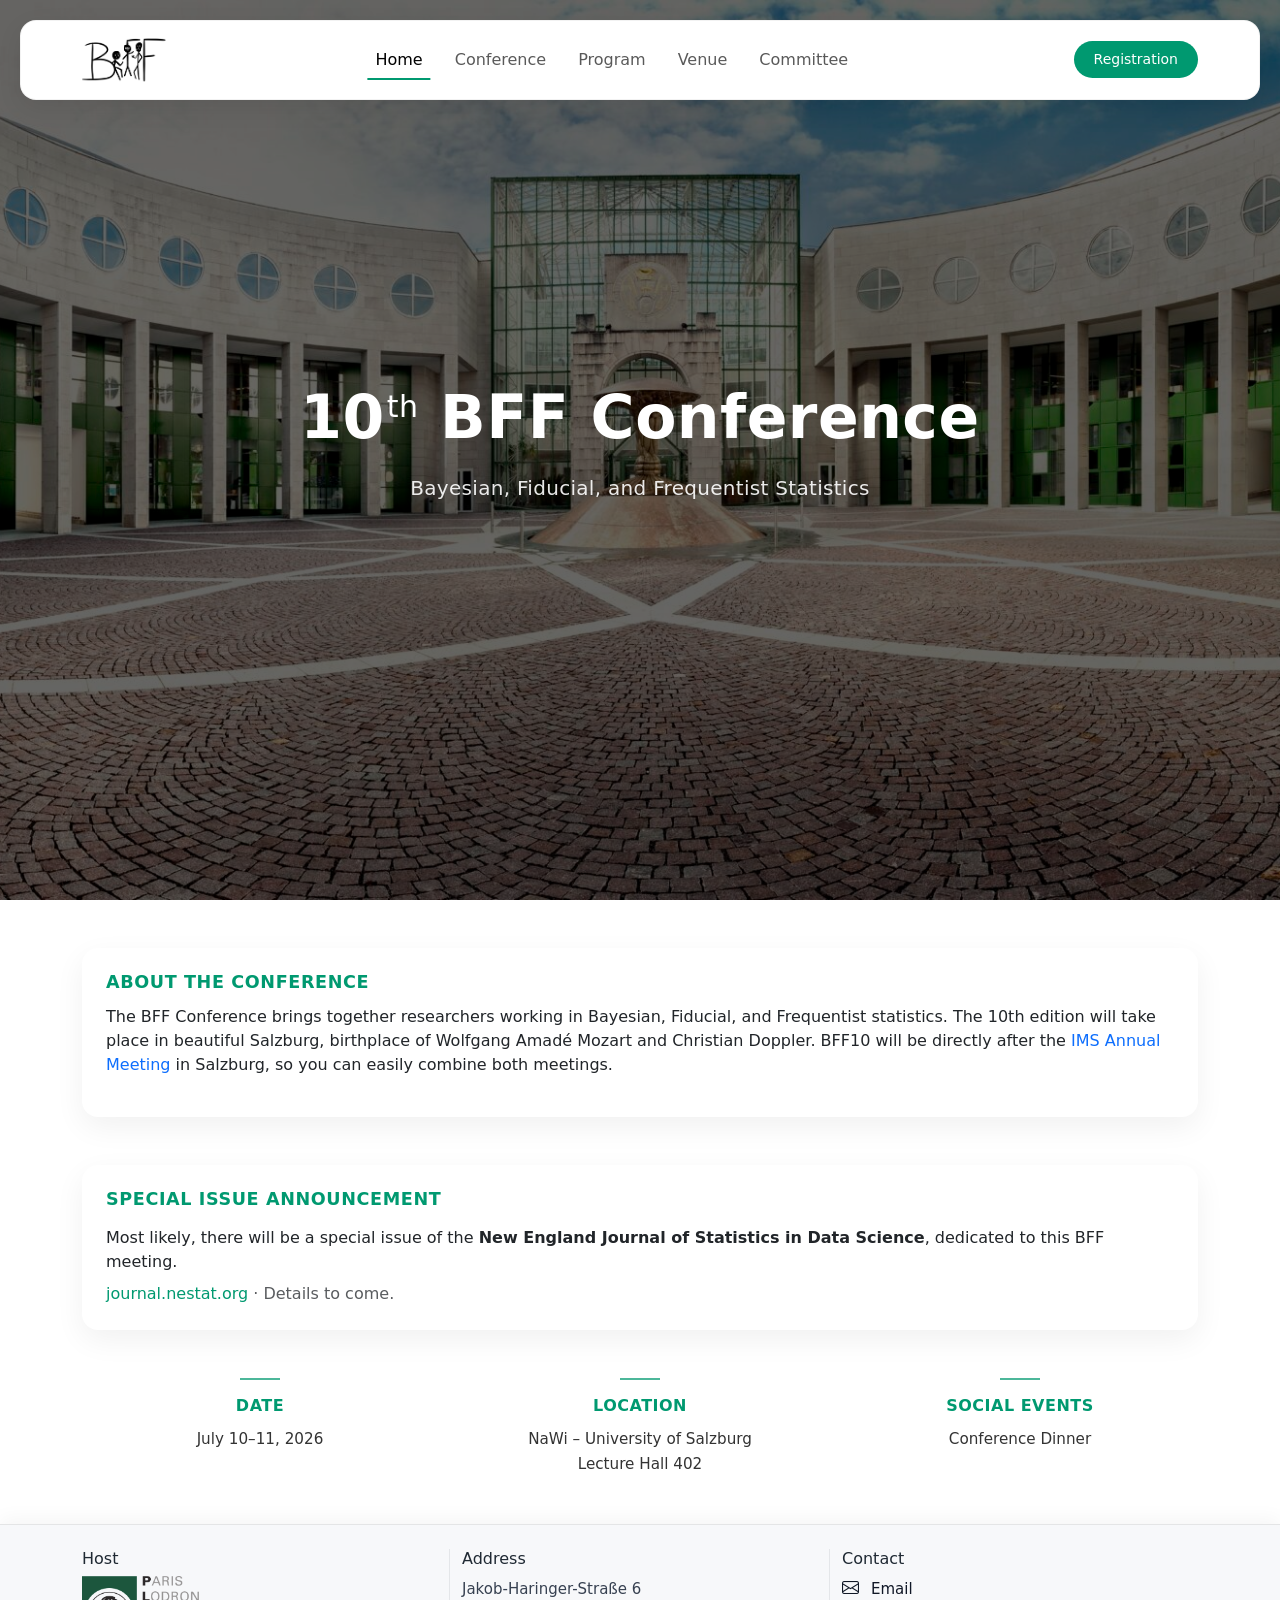
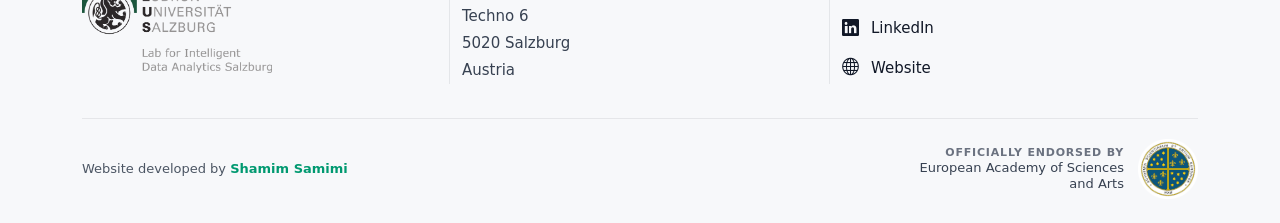
==== index.html @ 54600f48 "final update" ====
<!DOCTYPE html>
<html lang="en">
<head>
    <meta charset="UTF-8">
    <meta name="viewport" content="width=device-width, initial-scale=1.0">
    <title>Home | 10th BFF Conference</title>
    <link href="css/style.css" rel="stylesheet">
    <link href="https://cdn.jsdelivr.net/npm/bootstrap@5.3.8/dist/css/bootstrap.min.css" rel="stylesheet"  integrity="sha384-sRIl4kxILFvY47J16cr9ZwB07vP4J8+LH7qKQnuqkuIAvNWLzeN8tE5YBujZqJLB" crossorigin="anonymous">
    <link rel="stylesheet" href="https://cdn.jsdelivr.net/npm/bootstrap-icons@1.11.3/font/bootstrap-icons.css">
</head>
<body>
  <!-- Navbar Start -->
  <nav class="navbar navbar-expand-lg fixed-top">
    <div class="container">
      <a class="navbar-brand me-auto" href="https://www.bff-stat.org/">
  <img src="photo-bff/BFF_logo.webp" alt="BFF Logo" class="img-fluid" style="max-height:45px;">
</a>
      <div class="offcanvas offcanvas-end" tabindex="-1" id="offcanvasNavbar"
      aria-labelledby="offcanvasNavbarLabel">
      
        <div class="offcanvas-header">
              
          <h5 class="offcanvas-title" id="offcanvasNavbarLabel">Logo</h5>

          <button type="button" class="btn-close" data-bs-dismiss="offcanvas" aria-label="Close">
          </button>
        </div>
        
        <div class="offcanvas-body">
          <ul class="navbar-nav justify-content-center flex-grow-1 pe-3">
            <li class="nav-item">
              <a class="nav-link mx-lg-2 active" aria-current="page" href="index.html">Home</a>
            </li>
            <li class="nav-item">
              <a class="nav-link mx-lg-2" href="conference.html">Conference</a>
            </li>
            <li class="nav-item">
              <a class="nav-link mx-lg-2" href="program.html">Program</a>
            </li>
            <li class="nav-item">
              <a class="nav-link mx-lg-2" href="venue.html">Venue</a>
            </li>
            <li class="nav-item">
              <a class="nav-link mx-lg-2" href="committee.html">Committee</a>
            </li>
          </ul>
        </div>
      </div>
      <a href="registration.html" class="login-button">Registration</a>
      <button class="navbar-toggler pe-0" type="button" data-bs-toggle="offcanvas" data-bs-target="#offcanvasNavbar"
        aria-controls="offcanvasNavbar" aria-label="Toggle navigation">
        <span class="navbar-toggler-icon"></span>
      </button>
    </div>
  </nav>
  <!-- Navbar End -->

  <!-- hero section -->
   <section class="hero-section">
    <div class="container d-flex align-items-center justify-content-center fs-1 text-white flex-column">
      <h1 class="conference-title">10<span class="ordinal">th</span> BFF Conference</h1>
      
      <p class="conference-subtitle">Bayesian, Fiducial, and Frequentist Statistics</p>
    </div>

   </section>
  <!-- end hero section -->

  <section class="container mt-5 mb-5">
    <div class="info-card">
      <h2 class="section-title">About the Conference</h2>

      <p class="mb-3">
        The BFF Conference brings together researchers working in Bayesian,
    Fiducial, and Frequentist statistics. The 10th edition will take place
    in beautiful Salzburg, birthplace of Wolfgang Amadé Mozart and Christian Doppler. BFF10 will be directly after the <a href="https://ims2026.github.io/IMS2026/" target="_blank" style="text-decoration: none;">IMS Annual Meeting</a> in Salzburg, so you can easily combine both meetings.
      </p>
    </div>
  </section>
  <section class="container mb-5">
  <div class="info-card conference-update-card">
    

    <h2 class="section-title mb-3">Special Issue Announcement</h2>

    <p class="mb-2">
      Most likely, there will be a special issue of the
      <strong>New England Journal of Statistics in Data Science</strong>,
      dedicated to this BFF meeting.
    </p>

    <p class="mb-0">
      <a href="https://journal.nestat.org/" target="_blank" class="external-link">
        journal.nestat.org
      </a>
      <span class="text-muted">· Details to come.</span>
    </p>
  </div>
</section>

<section class="container my-5 conference-info">
  <div class="row text-center">
    <div class="col-md-4 info-item">
  <h5>
      Date
  </h5>
  <p>July 10–11, 2026</p>
</div>
    <div class="col-md-4 info-item">
  <h5>Location</h5>
  <p>
      NaWi – University of Salzburg
    <br>
      Lecture Hall 402
  </p>
</div>
    <div class="col-md-4 info-item">
      <h5>Social Events</h5>
      <p>
        Conference Dinner<br>
      </p>
    </div>
  </div>
</section>




<script src="https://cdn.jsdelivr.net/npm/bootstrap@5.3.8/dist/js/bootstrap.bundle.min.js" integrity="sha384-FKyoEForCGlyvwx9Hj09JcYn3nv7wiPVlz7YYwJrWVcXK/BmnVDxM+D2scQbITxI" crossorigin="anonymous"></script>

<!-- Footer Start -->

<footer class="site-footer mt-5">
  <div class="container footer-container py-4">

    <div class="footer-top row gy-4 text-center text-md-start justify-content-center">

      <!-- Host -->
      <div class="col-md-4 footer-block">
        <h6 class="footer-title">Host</h6>
        <a href="https://idalab.at/" target="_blank" class="footer-host">
          <img src="photo-bff/Sublogo-IDA-Lab.png" alt="IDA Lab Salzburg" class="footer-host-logo">
        </a>
      </div>

      <!-- Address -->
      <div class="col-md-4 footer-block">
        <h6 class="footer-title">Address</h6>
        <p class="footer-text mb-0">
          Jakob-Haringer-Straße 6<br>
          Techno 6<br>
          5020 Salzburg<br>
          Austria
        </p>
      </div>

      <!-- Contact -->
      <div class="col-md-4 footer-block">
        <h6 class="footer-title">Contact</h6>
        <div class="footer-social">
          <a href="mailto:arne.bathke@plus.ac.at" class="footer-item">
            <i class="bi bi-envelope"></i>
            <span>Email</span>
          </a>

          <a href="https://www.linkedin.com/company/ida-lab-salzburg/" target="_blank" class="footer-item">
            <i class="bi bi-linkedin"></i>
            <span>LinkedIn</span>
          </a>

          <a href="https://idalab.at/" target="_blank" class="footer-item">
            <i class="bi bi-globe"></i>
            <span>Website</span>
          </a>
        </div>
      </div>

    </div>

    <div class="footer-bottom">
      <div class="footer-credit">
        Website developed by <span class="credit-name">Shamim Samimi</span>
      </div>

      <a href="https://euro-acad.eu/" target="_blank" class="footer-endorsement">
        <div class="footer-endorsement-text">
          <span class="footer-endorsement-label">Officially endorsed by</span>
          <span class="footer-endorsement-name">European Academy of Sciences and Arts</span>
        </div>

        <img src="photo-bff/Logo_Emblem.png" alt="European Academy Logo" class="footer-endorsement-logo">
      </a>
    </div>

  </div>
</footer>


<!-- Footer End -->
    
    
</body>
</html>
---- css/style.css ----
body.internal-page {
  padding-top: 120px;   /* اگر زیاد بود بعداً می‌تونیم مثلاً 100ش کنیم */
}

.navbar {
    background-color: #fff;
    height: 80px;
    margin: 20px !important;
    border-radius: 16px;
    padding: 0.5rem !important;
    box-shadow: 0 8px 24px rgba(0, 0, 0, 0.08);
    border: 1px solid rgba(0, 0, 0, 0.05);


}
.navbar-brand{
    font-size: 24px;
    font-weight: 500 ;
    color: #009970 !important;
}

.login-button{
    background-color: #009970;
    color: #fff;
    font-size: 14px;
    padding: 8px 20px;
    border-radius: 50px;
    text-decoration: none;
    transition: 0.3s background-color;
}
.login-button:hover{
    background-color: #00b383;
    color: #fff;
    text-decoration: none;
}

.navbar-toggler {
    border: none !important;
    font-size: 1.25rem;

}
.navbar-toggler:focus, .btn-close:focus{
    box-shadow: none;
    outline: none;
}

.nav-link {
    font-weight: 500 !important;
    color: #666777;
    position: relative;
}

.nav-link:hover, .nav-link.active{
    color: #000;
}

@media (min-width: 992px) {
    .nav-link::before {
        content: "";
        position: absolute;
        bottom: 0;
        left: 50%;
        transform: translateX(-50%);
        width:0;
        height: 2px;
        background-color: #009970;
        visibility: hidden;
        transition: 0.3s ease-in-out;
    }

    .nav-link:hover::before, .nav-link.active::before {
        width: 100%;
        visibility: visible;

    }
}

.hero-section{
    background: url(../photo-bff/pano-01_2020-04-01_NW-Fakultaet_aussen-Eingang-Architektur_Panorama_LC-scaled.jpg) no-repeat center ;
    background-size: cover;
    width: 100%;
    height: 100vh;

}

.hero-section::before {
    content: "";
    position: absolute;
    top: 0;
    right: 0;
    bottom: 0;
    left: 0;
    background-color: rgba(0, 0, 0, 0.6); 
}

.hero-section .container {
    height: 100vh;
    z-index: 1;
    position: relative;

}
.hero-section h1 {
    font-size: 1.5em;
}

.hero-section h2 {
    font-size: 1.2em;
}



.conference-title {
  font-size: 3rem;
  font-weight: 600;
  letter-spacing: 0.5px;
}

.conference-title .ordinal {
  font-size: 0.5em;
  vertical-align: super;
  margin-left: 2px;
  font-weight: 400;
}

.conference-subtitle {
  margin-top: 0.75rem;
  font-size: 1.25rem;
  font-weight: 400;
  letter-spacing: 0.3px;
  opacity: 0.9;
}

.conference-intro {
  max-width: 720px;
  font-size: 1.05rem;
  line-height: 1.7;
  font-weight: 400;
  color: #333;
  letter-spacing: 0.2px;
}

.conference-info {
  margin-top: 4rem;
  margin-bottom: 4rem;
}

.info-item h5 {
  font-size: 1rem;
  font-weight: 600;
  letter-spacing: 0.5px;
  margin-bottom: 0.75rem;
  text-transform: uppercase;
  color: #009970;
}

.info-item p {
  font-size: 0.95rem;
  line-height: 1.6;
  color: #333;
  margin: 0;
}

.info-item::before {
  content: "";
  display: block;
  width: 40px;
  height: 2px;
  background-color: #009970;
  margin: 0 auto 1rem;
  opacity: 0.7;
}

.calendar-link {
  text-decoration: none;
  color: #009970;
}

.calendar-link:hover {
  text-decoration: underline;
}



/* Venue page hero */
.page-hero {
  min-height: 220px;
  display: flex;
  align-items: center;
  justify-content: center;

  margin: 0 24px 24px;  
  border-radius: 18px;

  background:
    linear-gradient(
      rgba(0,0,0,0.65),
      rgba(0,0,0,0.55)
    ),
    url("../photo-bff/DSC0287_2016-04-04_Architektur-innen-NW_LC_WEB-scaled.jpg") center/cover no-repeat;
}





.page-title{
  font-size: 1.7rem;   
  font-weight: 600;
  letter-spacing: 0.3px;
}

.page-subtitle{
  font-size: 0.95rem;
  opacity: 0.9;
  margin-top: 4px;
}

/* Cards */
.info-card{
  background: #fff;
  border-radius: 16px;
  padding: 24px;
  box-shadow: 0 10px 30px rgba(0,0,0,0.06);
}

/* Section headings */
.section-title{
  font-size: 1.1rem;
  font-weight: 700;
  letter-spacing: 0.6px;
  text-transform: uppercase;
  color: #009970;
  margin-bottom: 0.75rem;
}

.mini-title{
  font-size: 1rem;
  font-weight: 650;
  margin-bottom: 0.5rem;
}

.clean-list{
  list-style: none;
  padding-left: 0;
}

.clean-list li{
  padding: 0.3rem 0;
  border-bottom: 1px solid rgba(0,0,0,0.06);
}

.clean-list li:last-child{
  border-bottom: none;
}
/* کارت ویژه plenary */


/* اسم کمی قوی‌تر */
.plenary-card .member-name{
  font-size: 1.2rem;
  font-weight: 700;
}


.plenary-badge{
  display: inline-block;
  margin-top: 10px;
  margin-left: 20px;
  padding: 5px 10px;
  border-radius: 999px;
  font-size: 0.75rem;
  font-weight: 600;

  background: rgba(0,153,112,0.12);
  color: #009970;
}
.committee-card{
  background: #fff;
  border-radius: 16px;
  padding: 22px 22px 18px;
  border: 1px solid rgba(0,0,0,0.06);
  box-shadow: 0 10px 30px rgba(0,0,0,0.06);
  position: relative;
  transition: transform 0.18s ease, box-shadow 0.18s ease;
}

.committee-card:hover{
  transform: translateY(-2px);
  box-shadow: 0 14px 40px rgba(0,0,0,0.10);
}

.member-name{
  font-size: 1.1rem;
  font-weight: 650;
  margin: 0;
}

.member-affiliation{
  color: #444;
  margin: 0;
  line-height: 1.5;
}

.member-role{
  display: inline-block;
  margin-top: 12px;
  padding: 6px 10px;
  border-radius: 999px;
  background: rgba(0,153,112,0.10);
  color: #009970;
  font-size: 0.85rem;
  font-weight: 600;
}

.member-link {
  text-decoration: none;
  color: inherit;
  display: inline-block;
}

.member-link:hover .member-name {
  color: #009970;
  text-decoration: underline;
}

.external-icon {
  font-size: 0.7em;
  opacity: 0.6;
  margin-left: 4px;
}

.external-link {
  color: #009970;
  text-decoration: none;
}

.external-link:hover {
  text-decoration: underline;
}

.program-day {
  padding: 16px 0 0;
}

.program-day-title {
  font-size: 1rem;
  font-weight: 600;
  margin-bottom: 0.5rem;
}

.registration-status {
  background-color: rgba(0, 153, 112, 0.15);
  color: #ffffff;
  border: 1px solid rgba(255, 255, 255, 0.5);
  backdrop-filter: blur(4px);
  font-size: 0.85rem;
  padding: 0.3rem 0.8rem;
  border-radius: 999px;
}







.site-footer{
  background:#f7f8fa;
  color:#1f2933;
  
  border-top:1px solid rgba(0,0,0,0.08);
  box-shadow:0 -6px 18px rgba(0,0,0,0.04);
}

.footer-container{
  max-width:1120px;
}

/* Top layout */
.footer-grid{
  display:grid;
  grid-template-columns: 1.1fr 1fr 1fr;
  gap:0;
  align-items:start;
}

.footer-block{
  padding:0 34px;
  min-height:100%;
}

.footer-block:not(:last-child){
  border-right:1px solid rgba(15, 23, 42, 0.08);
}

/* Typography */
.footer-eyebrow{
  font-size:11px;
  font-weight:700;
  letter-spacing:1.1px;
  text-transform:uppercase;
  color:#6b7280;
}

.footer-heading{
  font-size:22px;
  font-weight:650;
  line-height:1.2;
  color:#111827;
  margin-bottom:18px;
}

.footer-text{
  font-size:15px;
  line-height:1.8;
  color:#374151;
}

/* Host logo */
.footer-host-link{
  display:inline-block;
  text-decoration:none;
}

.footer-host-logo{
  width:190px;
  max-width:100%;
  height:auto;
  display:block;
}

/* Contact links */
.footer-social{
  display:flex;
  flex-direction:column;
  gap:14px;
}

.footer-item{
  display:inline-flex;
  align-items:center;
  gap:12px;
  color:#111827;
  text-decoration:none;
  font-size:15px;
  font-weight:500;
  transition:color 0.2s ease, transform 0.2s ease;
}

.footer-item i{
  font-size:17px;
}

.footer-item:hover{
  color:#009970;
  transform:translateX(2px);
}

/* Bottom area */
.footer-bottom{
  margin-top:34px;
  padding-top:20px;
  border-top:1px solid rgba(15, 23, 42, 0.08);
  display:flex;
  align-items:center;
  justify-content:space-between;
  gap:24px;
}

.footer-credit{
  font-size:13px;
  color:#4b5563;
}

.credit-name{
  color:#009970;
  font-weight:600;
}

.footer-endorsement{
  display:flex;
  align-items:center;
  gap:14px;
  text-decoration:none;
  transition:opacity 0.2s ease, transform 0.2s ease;
}

.footer-endorsement:hover{
  opacity:0.9;
  transform:translateY(-1px);
}

.footer-endorsement-text{
  display:flex;
  flex-direction:column;
  align-items:flex-end;
  text-align:right;
  line-height:1.25;
}

.footer-endorsement-label{
  font-size:11px;
  font-weight:700;
  letter-spacing:0.8px;
  text-transform:uppercase;
  color:#6b7280;
}

.footer-endorsement-name{
  font-size:13px;
  color:#374151;
  max-width:220px;
}

.footer-endorsement-logo{
  width:60px;
  height:auto;
  display:block;
  flex-shrink:0;
}

/* Tablet */
@media (max-width: 991.98px){
  .footer-grid{
    grid-template-columns: 1fr;
    gap:28px;
  }

  .footer-block{
    padding:0;
    text-align:center;
  }

  .footer-block:not(:last-child){
    border-right:none;
    border-bottom:1px solid rgba(15, 23, 42, 0.08);
    padding-bottom:24px;
  }

  .footer-host-link{
    display:inline-block;
  }

  .footer-social{
    align-items:center;
  }

  .footer-bottom{
    flex-direction:column;
    text-align:center;
  }

  .footer-endorsement{
    flex-direction:column;
    gap:10px;
  }

  .footer-endorsement-text{
    align-items:center;
    text-align:center;
  }

  .footer-endorsement-name{
    max-width:none;
  }
}

/* Mobile */
@media (max-width: 767.98px){
  .footer-container{
    max-width:92%;
  }

  .footer-heading{
    font-size:19px;
    margin-bottom:14px;
  }

  .footer-text,
  .footer-item{
    font-size:14px;
  }

  .footer-host-logo{
    width:160px;
  }

  .footer-bottom{
    margin-top:28px;
    padding-top:16px;
    gap:18px;
  }

  .footer-credit{
    font-size:12px;
  }

  .footer-endorsement-logo{
    width:54px;
  }

  .footer-endorsement-name{
    font-size:12px;
  }
}
.footer-host-logo{
  opacity:0.96;
}
.footer-endorsement-logo{
  filter: saturate(0.95);
}
@media (max-width:768px){
  .footer-grid{
    grid-template-columns:1fr;
    gap:28px;
  }
  .footer-block{
    text-align:center;
    border-right:none !important;
    border-bottom:1px solid rgba(0,0,0,0.08);
    padding-bottom:22px;
  }
  .footer-bottom{
    flex-direction:column;
    gap:18px;
    text-align:center;
  }
}












.map-card {
  padding: 1.25rem;
}

.map-note {
  font-size: 0.92rem;
  color: #6c757d;
}

.map-frame-wrapper {
  overflow: hidden;
  border-radius: 14px;
  border: 1px solid rgba(0, 0, 0, 0.08);
  box-shadow: 0 6px 18px rgba(0, 0, 0, 0.08);
}

.map-frame-wrapper iframe {
  width: 100%;
  height: 100%;
  display: block;
}

.map-link-btn {
  display: inline-flex;
  align-items: center;
  justify-content: center;
  padding: 0.45rem 0.9rem;
  font-size: 0.88rem;
  font-weight: 500;
  text-decoration: none;
  border-radius: 999px;
  border: 1px solid #198754;
  color: #198754;
  background-color: transparent;
  transition: all 0.2s ease;
}

.map-link-btn:hover {
  background-color: #198754;
  color: #fff;
}

@media (max-width: 768px) {
  .map-card {
    padding: 1rem;
  }

  .map-link-btn {
    width: 100%;
  }
}

.register-btn{
  padding:10px 18px;
  font-weight:400;
  border-radius:999px;
}



.poster-btn{
  padding:10px 22px;
  font-weight:500;
  border-radius:999px;
}



.registration-table {
  --bs-table-bg: transparent;
  --bs-table-striped-bg: transparent;
  --bs-table-hover-bg: #fafcfb;
  border-collapse: separate;
  border-spacing: 0;
  font-size: 0.95rem; 
}

.registration-table thead th {
  background-color: #f8fbfa;
  border-bottom: 1px solid rgba(0, 0, 0, 0.08);
  padding: 0.75rem 0.6rem;   
  vertical-align: bottom;
  font-weight: 600;
  color: #111;
}

.registration-table tbody td {
  padding: 0.8rem 0.6rem;
  border-bottom: 1px solid rgba(0, 0, 0, 0.08);
  vertical-align: middle;
}

.registration-table tbody tr:last-child td {
  border-bottom: none;
}

.category-col {
  width: 36%;
}

.fee-heading {
  display: block;
  font-size: 1rem;
  font-weight: 600;
  color: #111;
}

.fee-date {
  display: block;
  margin-top: 0.3rem;
  font-size: 0.82rem;
  font-weight: 400;
  color: #6c757d;
}

.category-title {
  font-size: 0.98rem;
  font-weight: 600;
  color: #111;
  line-height: 1.35;
}

.category-note {
  margin-top: 0.2rem;
  font-size: 0.82rem;
  color: #6c757d;
  line-height: 1.45;
}

.fee-price {
  font-size: 1rem;
  font-weight: 600;
  color: #111;
  white-space: nowrap;
}

.registration-table tbody tr:hover {
  background-color: #fafcfb;
}

.registration-table tbody tr:hover {
  background-color: transparent;
}
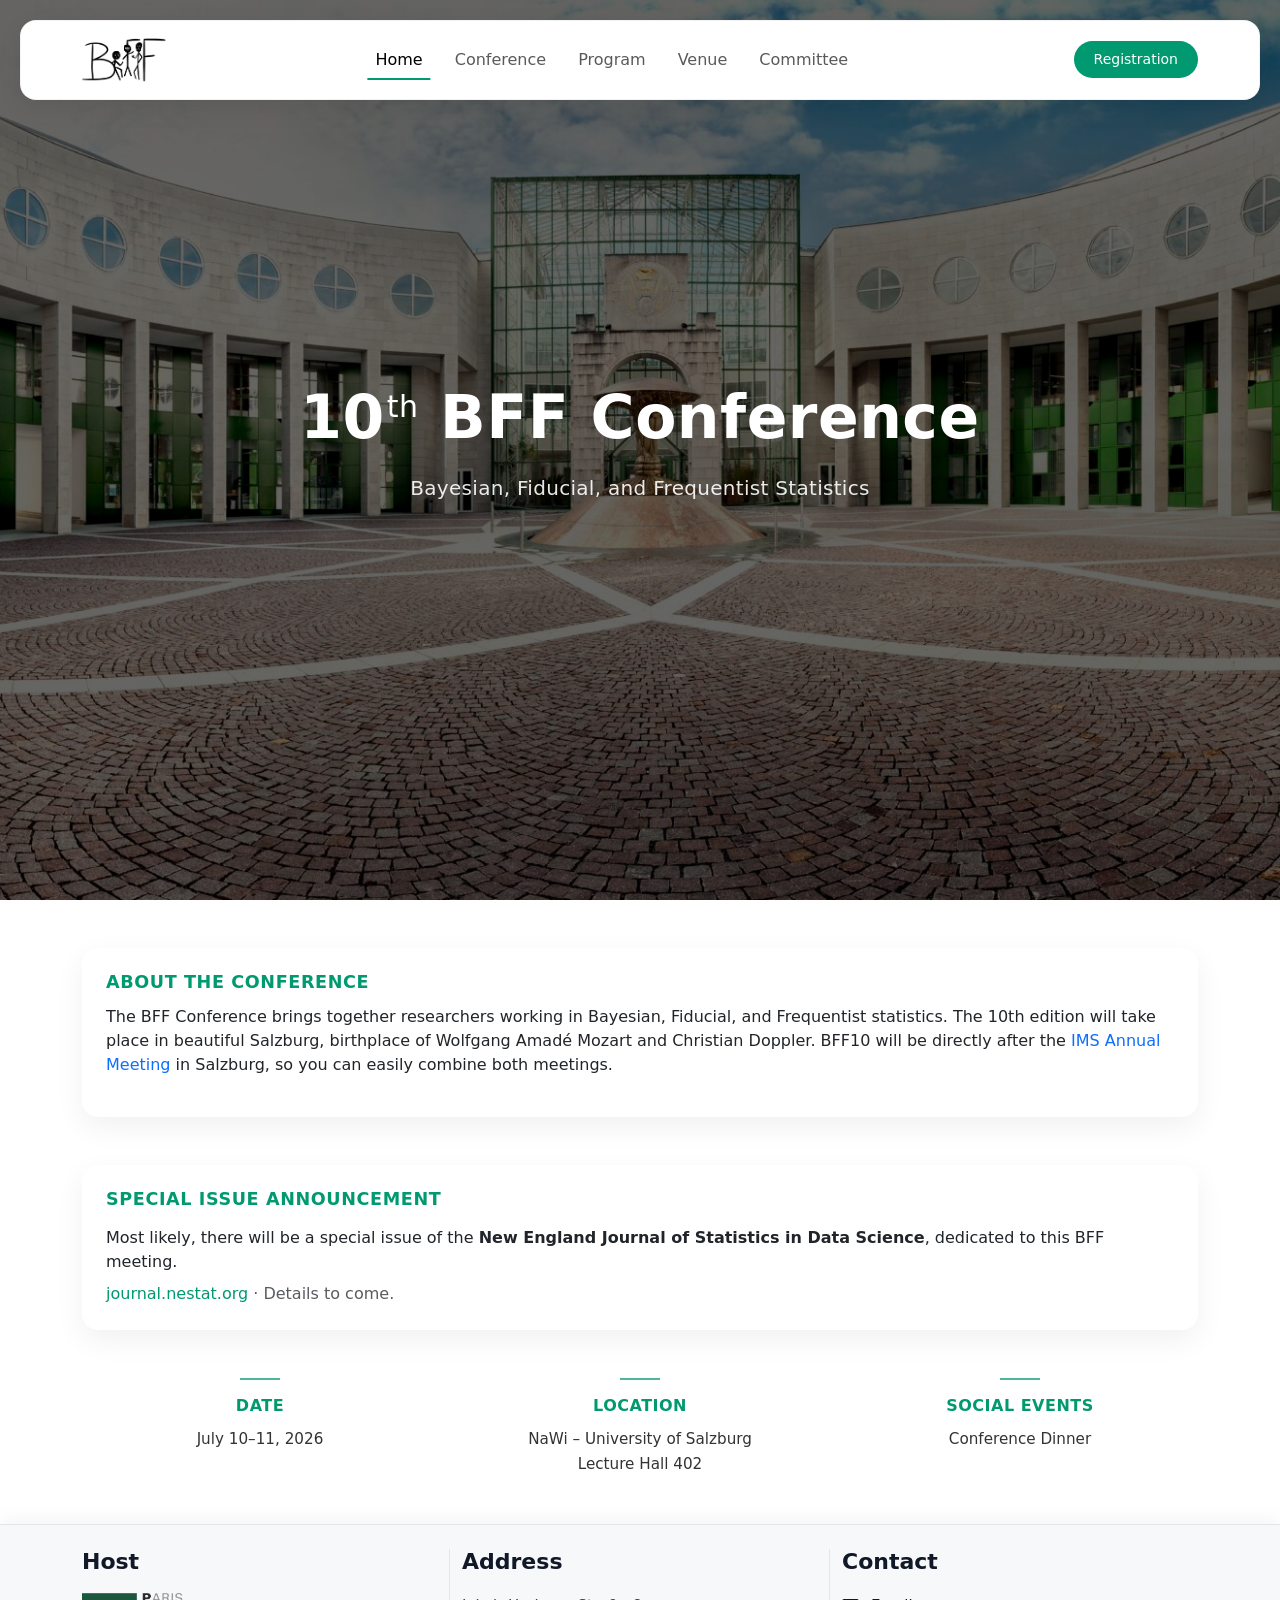
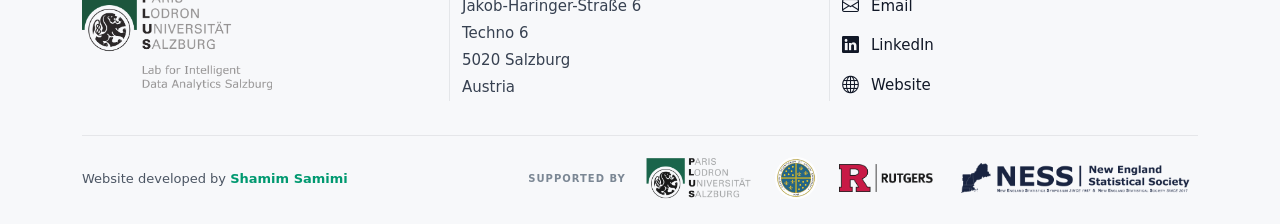
==== commit f76ddfa8: "footer updated" ====
--- a/index.html
+++ b/index.html
@@ -182,14 +182,27 @@
         Website developed by <span class="credit-name">Shamim Samimi</span>
       </div>
 
-      <a href="https://euro-acad.eu/" target="_blank" class="footer-endorsement">
-        <div class="footer-endorsement-text">
-          <span class="footer-endorsement-label">Officially endorsed by</span>
-          <span class="footer-endorsement-name">European Academy of Sciences and Arts</span>
-        </div>
-
-        <img src="photo-bff/Logo_Emblem.png" alt="European Academy Logo" class="footer-endorsement-logo">
-      </a>
+      <div class="footer-supporters">
+        <span class="footer-supporters-label">Supported by</span>
+
+        <div class="footer-supporters-logos">
+          <a href="https://www.plus.ac.at/" target="_blank" class="footer-supporter-link">
+            <img src="photo-bff/UNI_LOGO_Vektor_RGB_01.png" alt="Paris Lodron University of Salzburg" class="footer-supporter-logo plus-logo">
+          </a>
+
+          <a href="https://euro-acad.eu/" target="_blank" class="footer-supporter-link">
+            <img src="photo-bff/Logo_Emblem.png" alt="European Academy of Sciences and Arts" class="footer-supporter-logo academy-logo">
+          </a>
+
+          <a href="https://www.rutgers.edu/" target="_blank" class="footer-supporter-link">
+            <img src="photo-bff/rutgers-logo.png" alt="Rutgers University" class="footer-supporter-logo rutgers-logo">
+          </a>
+
+          <a href="https://nestat.org/" target="_blank" class="footer-supporter-link">
+            <img src="photo-bff/nestat.png" alt="New England Statistical Society" class="footer-supporter-logo nestat-logo">
+          </a>
+        </div>
+      </div>
     </div>
 
   </div>
--- a/css/style.css
+++ b/css/style.css
@@ -367,7 +367,6 @@
 .site-footer{
   background:#f7f8fa;
   color:#1f2933;
-  
   border-top:1px solid rgba(0,0,0,0.08);
   box-shadow:0 -6px 18px rgba(0,0,0,0.04);
 }
@@ -377,11 +376,8 @@
 }
 
 /* Top layout */
-.footer-grid{
-  display:grid;
-  grid-template-columns: 1.1fr 1fr 1fr;
-  gap:0;
-  align-items:start;
+.footer-top{
+  margin-bottom:0;
 }
 
 .footer-block{
@@ -394,15 +390,7 @@
 }
 
 /* Typography */
-.footer-eyebrow{
-  font-size:11px;
-  font-weight:700;
-  letter-spacing:1.1px;
-  text-transform:uppercase;
-  color:#6b7280;
-}
-
-.footer-heading{
+.footer-title{
   font-size:22px;
   font-weight:650;
   line-height:1.2;
@@ -417,7 +405,7 @@
 }
 
 /* Host logo */
-.footer-host-link{
+.footer-host{
   display:inline-block;
   text-decoration:none;
 }
@@ -427,6 +415,7 @@
   max-width:100%;
   height:auto;
   display:block;
+  opacity:0.96;
 }
 
 /* Contact links */
@@ -465,6 +454,7 @@
   align-items:center;
   justify-content:space-between;
   gap:24px;
+  flex-wrap:wrap;
 }
 
 .footer-credit{
@@ -477,55 +467,73 @@
   font-weight:600;
 }
 
-.footer-endorsement{
+/* Supporters */
+.footer-supporters{
   display:flex;
   align-items:center;
-  gap:14px;
+  gap:18px;
+  flex-wrap:wrap;
+  justify-content:flex-end;
+}
+
+.footer-supporters-label{
+  font-size:10px;
+  font-weight:700;
+  letter-spacing:1px;
+  text-transform:uppercase;
+  color:#7b8794;
+  white-space:nowrap;
+}
+
+.footer-supporters-logos{
+  display:flex;
+  align-items:center;
+  gap:22px;
+  flex-wrap:wrap;
+}
+
+.footer-supporter-link{
+  display:inline-flex;
+  align-items:center;
   text-decoration:none;
-  transition:opacity 0.2s ease, transform 0.2s ease;
-}
-
-.footer-endorsement:hover{
+  transition:transform 0.2s ease, opacity 0.2s ease;
+}
+
+.footer-supporter-link:hover{
+  transform:translateY(-1px);
+  opacity:0.95;
+}
+
+.footer-supporter-logo{
+  display:block;
+  width:auto;
+  max-height:44px;
+  object-fit:contain;
   opacity:0.9;
-  transform:translateY(-1px);
-}
-
-.footer-endorsement-text{
-  display:flex;
-  flex-direction:column;
-  align-items:flex-end;
-  text-align:right;
-  line-height:1.25;
-}
-
-.footer-endorsement-label{
-  font-size:11px;
-  font-weight:700;
-  letter-spacing:0.8px;
-  text-transform:uppercase;
-  color:#6b7280;
-}
-
-.footer-endorsement-name{
-  font-size:13px;
-  color:#374151;
-  max-width:220px;
-}
-
-.footer-endorsement-logo{
-  width:60px;
-  height:auto;
-  display:block;
-  flex-shrink:0;
-}
-
+  filter:saturate(0.95);
+}
+
+/* Individual logo sizing */
+.plus-logo{
+  max-height:44px;
+}
+
+.academy-logo{
+  max-height:42px;
+}
+
+.rutgers-logo{
+  max-height:28px;
+}
+
+.nestat-logo{
+  max-height:30px;
+}
+.footer-supporters-logos{
+  align-items: center;
+}
 /* Tablet */
 @media (max-width: 991.98px){
-  .footer-grid{
-    grid-template-columns: 1fr;
-    gap:28px;
-  }
-
   .footer-block{
     padding:0;
     text-align:center;
@@ -537,10 +545,6 @@
     padding-bottom:24px;
   }
 
-  .footer-host-link{
-    display:inline-block;
-  }
-
   .footer-social{
     align-items:center;
   }
@@ -548,20 +552,17 @@
   .footer-bottom{
     flex-direction:column;
     text-align:center;
-  }
-
-  .footer-endorsement{
+    gap:18px;
+  }
+
+  .footer-supporters{
+    justify-content:center;
     flex-direction:column;
-    gap:10px;
-  }
-
-  .footer-endorsement-text{
-    align-items:center;
-    text-align:center;
-  }
-
-  .footer-endorsement-name{
-    max-width:none;
+    gap:12px;
+  }
+
+  .footer-supporters-logos{
+    justify-content:center;
   }
 }
 
@@ -571,7 +572,7 @@
     max-width:92%;
   }
 
-  .footer-heading{
+  .footer-title{
     font-size:19px;
     margin-bottom:14px;
   }
@@ -585,45 +586,28 @@
     width:160px;
   }
 
-  .footer-bottom{
-    margin-top:28px;
-    padding-top:16px;
-    gap:18px;
-  }
-
   .footer-credit{
     font-size:12px;
   }
 
-  .footer-endorsement-logo{
-    width:54px;
-  }
-
-  .footer-endorsement-name{
-    font-size:12px;
-  }
-}
-.footer-host-logo{
-  opacity:0.96;
-}
-.footer-endorsement-logo{
-  filter: saturate(0.95);
-}
-@media (max-width:768px){
-  .footer-grid{
-    grid-template-columns:1fr;
-    gap:28px;
-  }
-  .footer-block{
-    text-align:center;
-    border-right:none !important;
-    border-bottom:1px solid rgba(0,0,0,0.08);
-    padding-bottom:22px;
-  }
-  .footer-bottom{
-    flex-direction:column;
-    gap:18px;
-    text-align:center;
+  .footer-supporter-logo{
+    max-height:36px;
+  }
+
+  .plus-logo{
+    max-height:42px;
+  }
+
+  .academy-logo{
+    max-height:44px;
+  }
+
+  .rutgers-logo{
+    max-height:28px;
+  }
+
+  .nestat-logo{
+    max-height:34px;
   }
 }
 
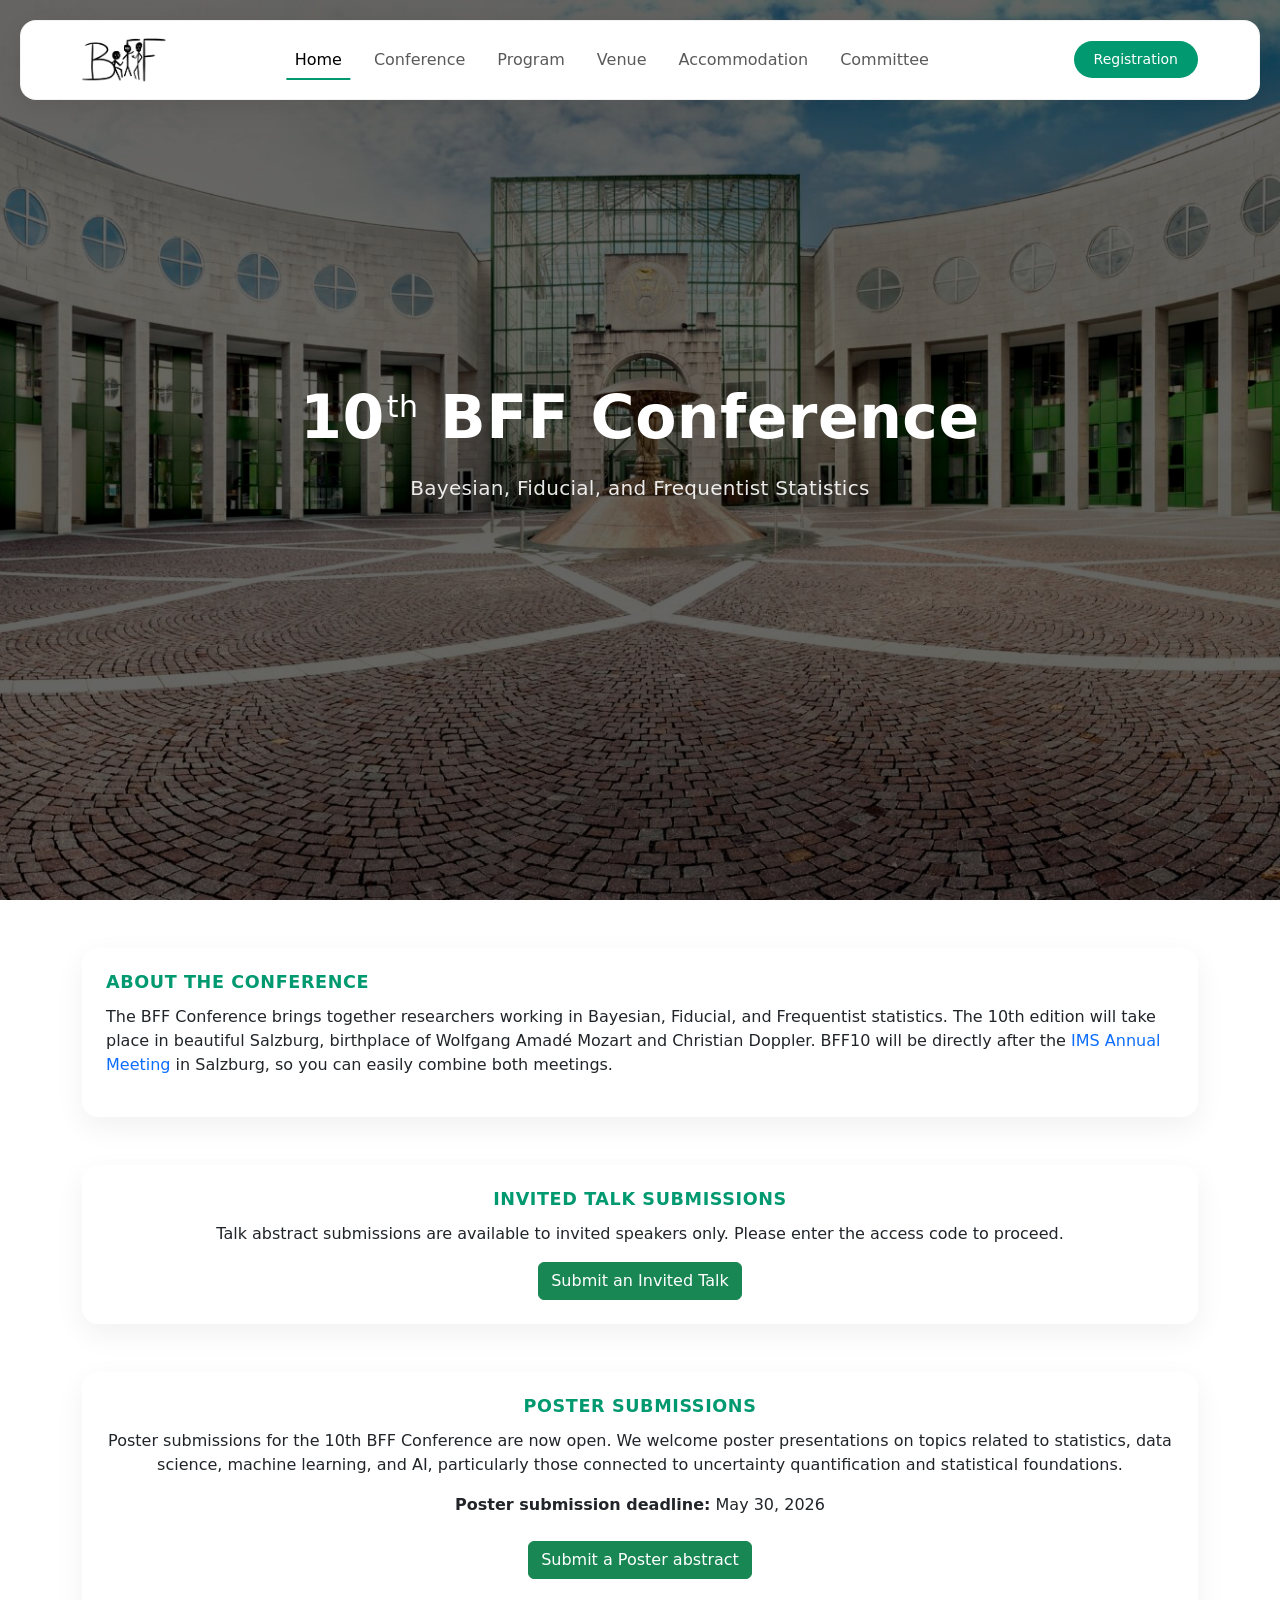
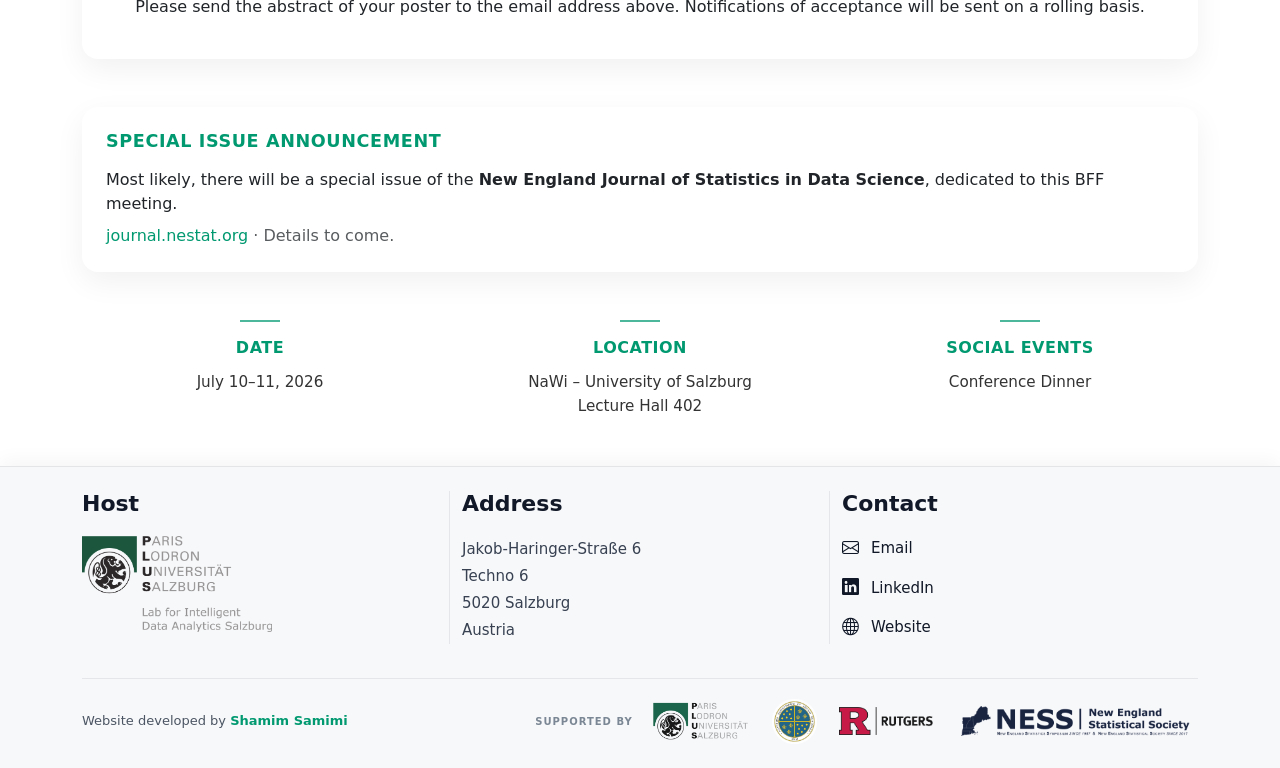
==== commit ab50c895: "final changes" ====
--- a/index.html
+++ b/index.html
@@ -41,6 +41,9 @@
               <a class="nav-link mx-lg-2" href="venue.html">Venue</a>
             </li>
             <li class="nav-item">
+              <a class="nav-link mx-lg-2" href="accommodation.html">Accommodation</a>
+            </li>
+            <li class="nav-item">
               <a class="nav-link mx-lg-2" href="committee.html">Committee</a>
             </li>
           </ul>
@@ -77,6 +80,57 @@
       </p>
     </div>
   </section>
+
+  <!--invited talk submission-->
+
+  <section class="container mb-5">
+  <div class="info-card text-center">
+    
+
+    <h2 class="section-title">Invited Talk Submissions</h2>
+
+    <p class="mb-3">
+      Talk abstract submissions are available to invited speakers only.
+      Please enter the access code to proceed.
+    </p>
+
+    <button type="button"
+            class="btn btn-success poster-btn"
+            data-bs-toggle="modal"
+            data-bs-target="#talkPasswordModal">
+      Submit an Invited Talk
+    </button>
+
+  </div>
+</section>
+
+  <!--poster submission-->
+      <section class=" container mb-5">
+  <div class="info-card text-center">
+
+    <h2 class="section-title">Poster Submissions</h2>
+
+    <p class="mb-3">
+      Poster submissions for the 10th BFF Conference are now open. 
+      We welcome poster presentations on topics related to statistics,
+      data science, machine learning, and AI, particularly those connected
+      to uncertainty quantification and statistical foundations.
+    </p>
+
+    <p class="mb-4">
+      <strong>Poster submission deadline:</strong> May 30, 2026
+    </p>
+
+    <a href="mailto:bff10.submission@gmail.com" class="btn btn-success poster-btn"> Submit a Poster abstract </a>
+
+    <p class="mt-3 text-muted mb-0">
+      <p class="mb-0">
+    Please send the abstract of your poster to the email address above. Notifications of acceptance will be sent on a rolling basis.
+    </p>
+    </p>
+
+  </div>
+    </section>
   <section class="container mb-5">
   <div class="info-card conference-update-card">
     
@@ -210,7 +264,64 @@
 
 
 <!-- Footer End -->
-    
+<div class="modal fade" id="talkPasswordModal" tabindex="-1" aria-labelledby="talkPasswordModalLabel" aria-hidden="true">
+  <div class="modal-dialog modal-dialog-centered">
+    <div class="modal-content password-modal">
+
+      <div class="modal-header">
+        <h5 class="modal-title" id="talkPasswordModalLabel">Invited Talk Submission Access</h5>
+        <button type="button" class="btn-close" data-bs-dismiss="modal" aria-label="Close"></button>
+      </div>
+
+      <div class="modal-body">
+        <p class="password-modal-text">
+          Please enter the access code you received after your registration was confirmed.
+        </p>
+
+        <input type="password"
+               id="talkPasswordInput"
+               class="form-control"
+               placeholder="Enter access code">
+
+        <p id="talkPasswordError" class="password-error mt-2 mb-0 d-none">
+          Incorrect access code. Please try again.
+        </p>
+      </div>
+
+      <div class="modal-footer">
+        <button type="button" class="btn btn-outline-secondary" data-bs-dismiss="modal">
+          Cancel
+        </button>
+
+        <button type="button" class="btn btn-success" onclick="checkTalkPassword()">
+          Continue
+        </button>
+      </div>
+
+    </div>
+  </div>
+</div>
+<script>
+  function checkTalkPassword() {
+    const input = document.getElementById("talkPasswordInput");
+    const error = document.getElementById("talkPasswordError");
+
+    const correctPassword = "BFF26!Talk_Q7m";
+    const targetLink = "https://statistics.rutgers.edu/bff-10-salzburg-abstract-submission";
+
+    if (input.value === correctPassword) {
+      window.location.href = targetLink;
+    } else {
+      error.classList.remove("d-none");
+      input.classList.add("is-invalid");
+    }
+  }
+
+  document.getElementById("talkPasswordInput").addEventListener("input", function () {
+    document.getElementById("talkPasswordError").classList.add("d-none");
+    this.classList.remove("is-invalid");
+  });
+</script>  
     
 </body>
 </html>
--- a/css/style.css
+++ b/css/style.css
@@ -515,11 +515,11 @@
 
 /* Individual logo sizing */
 .plus-logo{
-  max-height:44px;
+  max-height:40px;
 }
 
 .academy-logo{
-  max-height:42px;
+  max-height:45px;
 }
 
 .rutgers-logo{
@@ -766,3 +766,199 @@
   background-color: transparent;
 }
 
+.venue-note{
+  margin-top: 1rem;
+  padding: 0.9rem 1rem;
+  border-left: 3px solid #009970;
+  background: #f8fbfa;
+  border-radius: 10px;
+  font-size: 0.92rem;
+  line-height: 1.6;
+  color: #374151;
+}
+
+.venue-note strong{
+  color: #111827;
+  font-weight: 600;
+}
+
+.password-modal{
+  border-radius: 18px;
+  border: none;
+  box-shadow: 0 20px 60px rgba(0,0,0,0.18);
+}
+
+.password-modal .modal-header{
+  border-bottom: 1px solid rgba(0,0,0,0.06);
+  padding: 1.25rem 1.5rem;
+}
+
+.password-modal .modal-title{
+  font-size: 1.1rem;
+  font-weight: 650;
+  color: #111827;
+}
+
+.password-modal .modal-body{
+  padding: 1.5rem;
+}
+
+.password-modal-text{
+  font-size: 0.95rem;
+  color: #374151;
+  line-height: 1.6;
+}
+
+.password-error{
+  font-size: 0.85rem;
+  color: #dc3545;
+}
+
+.password-modal .modal-footer{
+  border-top: 1px solid rgba(0,0,0,0.06);
+  padding: 1rem 1.5rem;
+}
+
+
+.schedule-table-block{
+  border: 1px solid rgba(0,0,0,0.07);
+  border-radius: 16px;
+  overflow: hidden;
+  background: #fff;
+}
+
+.schedule-day-title{
+  display: flex;
+  justify-content: space-between;
+  align-items: center;
+  gap: 1rem;
+  padding: 0.9rem 1rem;
+  background: #f8fbfa;
+  border-bottom: 1px solid rgba(0,0,0,0.07);
+  font-weight: 700;
+  color: #111827;
+}
+
+.schedule-day-title span:last-child{
+  font-size: 0.9rem;
+  font-weight: 500;
+  color: #6c757d;
+}
+
+.schedule-table{
+  font-size: 0.92rem;
+}
+
+.schedule-table thead th{
+  background: #fbfcfc;
+  color: #6b7280;
+  font-size: 0.78rem;
+  font-weight: 700;
+  letter-spacing: 0.6px;
+  text-transform: uppercase;
+  padding: 0.75rem 0.9rem;
+  border-bottom: 1px solid rgba(0,0,0,0.07);
+}
+
+.schedule-table tbody td{
+  padding: 0.72rem 0.9rem;
+  border-bottom: 1px solid rgba(0,0,0,0.055);
+  color: #374151;
+}
+
+.schedule-table tbody tr:last-child td{
+  border-bottom: none;
+}
+
+.schedule-table tbody tr:hover td{
+  background: #fafcfb;
+}
+
+.schedule-time-col{
+  color: black;
+  font-weight: 650;
+  white-space: nowrap;
+  width: 150px;
+}
+
+.schedule-table td:nth-child(2){
+  width: 120px;
+}
+
+.schedule-table td:nth-child(3){
+  font-weight: 650;
+  color: #111827;
+  width: 230px;
+}
+
+
+.schedule-badge{
+  display:inline-block;
+  font-size:0.68rem;
+  font-weight:700;
+  letter-spacing:0.45px;
+  text-transform:uppercase;
+  padding:0.22rem 0.5rem;
+  border-radius:999px;
+  white-space:nowrap;
+  border:1px solid rgba(0,0,0,0.06);
+}
+
+/* default */
+.schedule-badge.session,
+.schedule-badge.neutral,
+.schedule-badge.opening,
+.schedule-badge.closing{
+  background:#f3f4f6;
+  color:#4b5563;
+}
+
+/* keynote only highlighted */
+.schedule-badge.keynote{
+  background:#eef8f3;
+  color:#009970;
+  border-color:rgba(0,153,112,0.18);
+}
+
+/* breaks */
+.schedule-badge.break,
+.schedule-badge.coffee,
+.schedule-badge.lunch{
+  background:#faf8f1;
+  color:#7a6640;
+}
+
+/* poster */
+.schedule-badge.poster{
+  background:#f5f6f8;
+  color:#5b6470;
+}
+
+
+
+.schedule-highlight td{
+  background: linear-gradient(90deg, rgba(0,153,112,0.08), transparent);
+}
+
+.schedule-highlight td:first-child{
+  border-left: 4px solid #009970;
+}
+
+.schedule-highlight-soft td{
+  background: #fafcfb;
+}
+
+.schedule-highlight-soft td:first-child{
+  border-left: 4px solid rgba(0,153,112,0.45);
+}
+
+@media (max-width: 767.98px){
+  .schedule-day-title{
+    flex-direction: column;
+    align-items: flex-start;
+  }
+
+  .schedule-table{
+    min-width: 760px;
+  }
+}
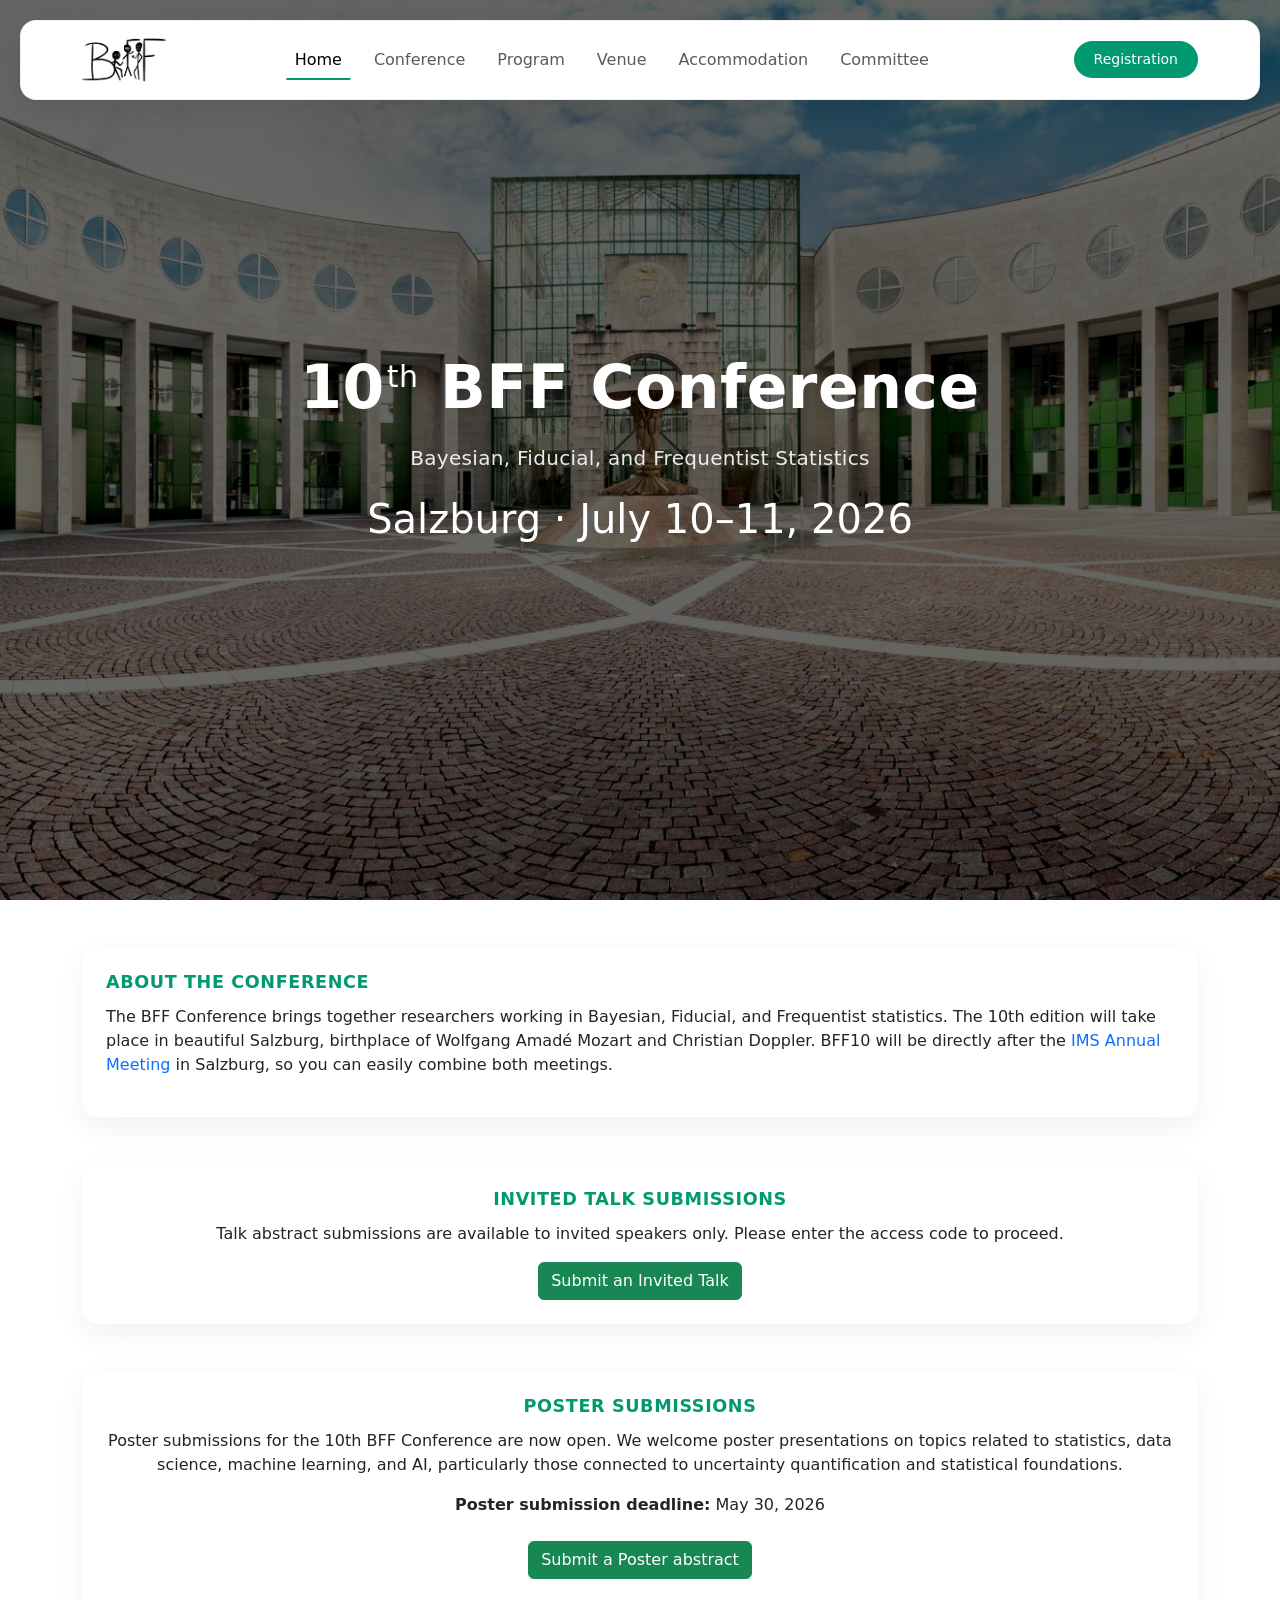
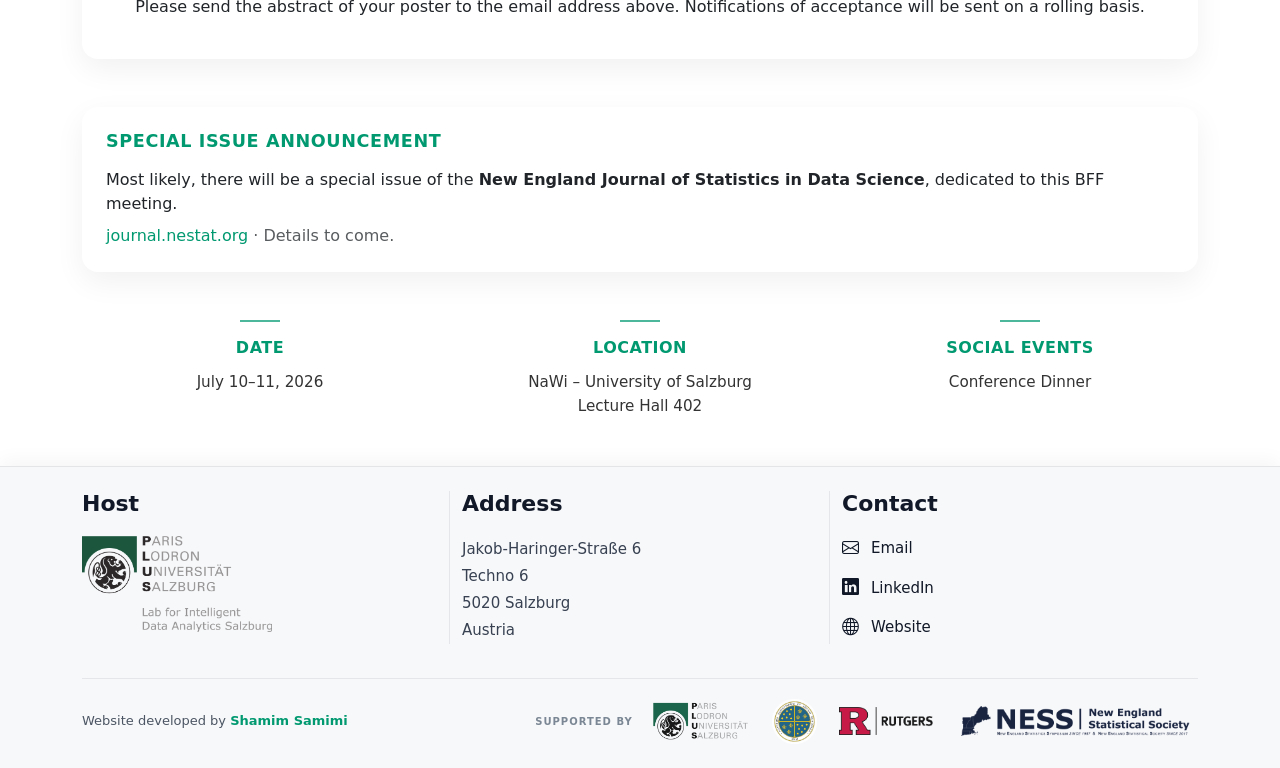
==== commit 42882190: "time added" ====
--- a/index.html
+++ b/index.html
@@ -64,6 +64,10 @@
       <h1 class="conference-title">10<span class="ordinal">th</span> BFF Conference</h1>
       
       <p class="conference-subtitle">Bayesian, Fiducial, and Frequentist Statistics</p>
+      
+    <p class="conference-meta mb-0">
+      Salzburg · July 10–11, 2026
+    </p>
     </div>
 
    </section>
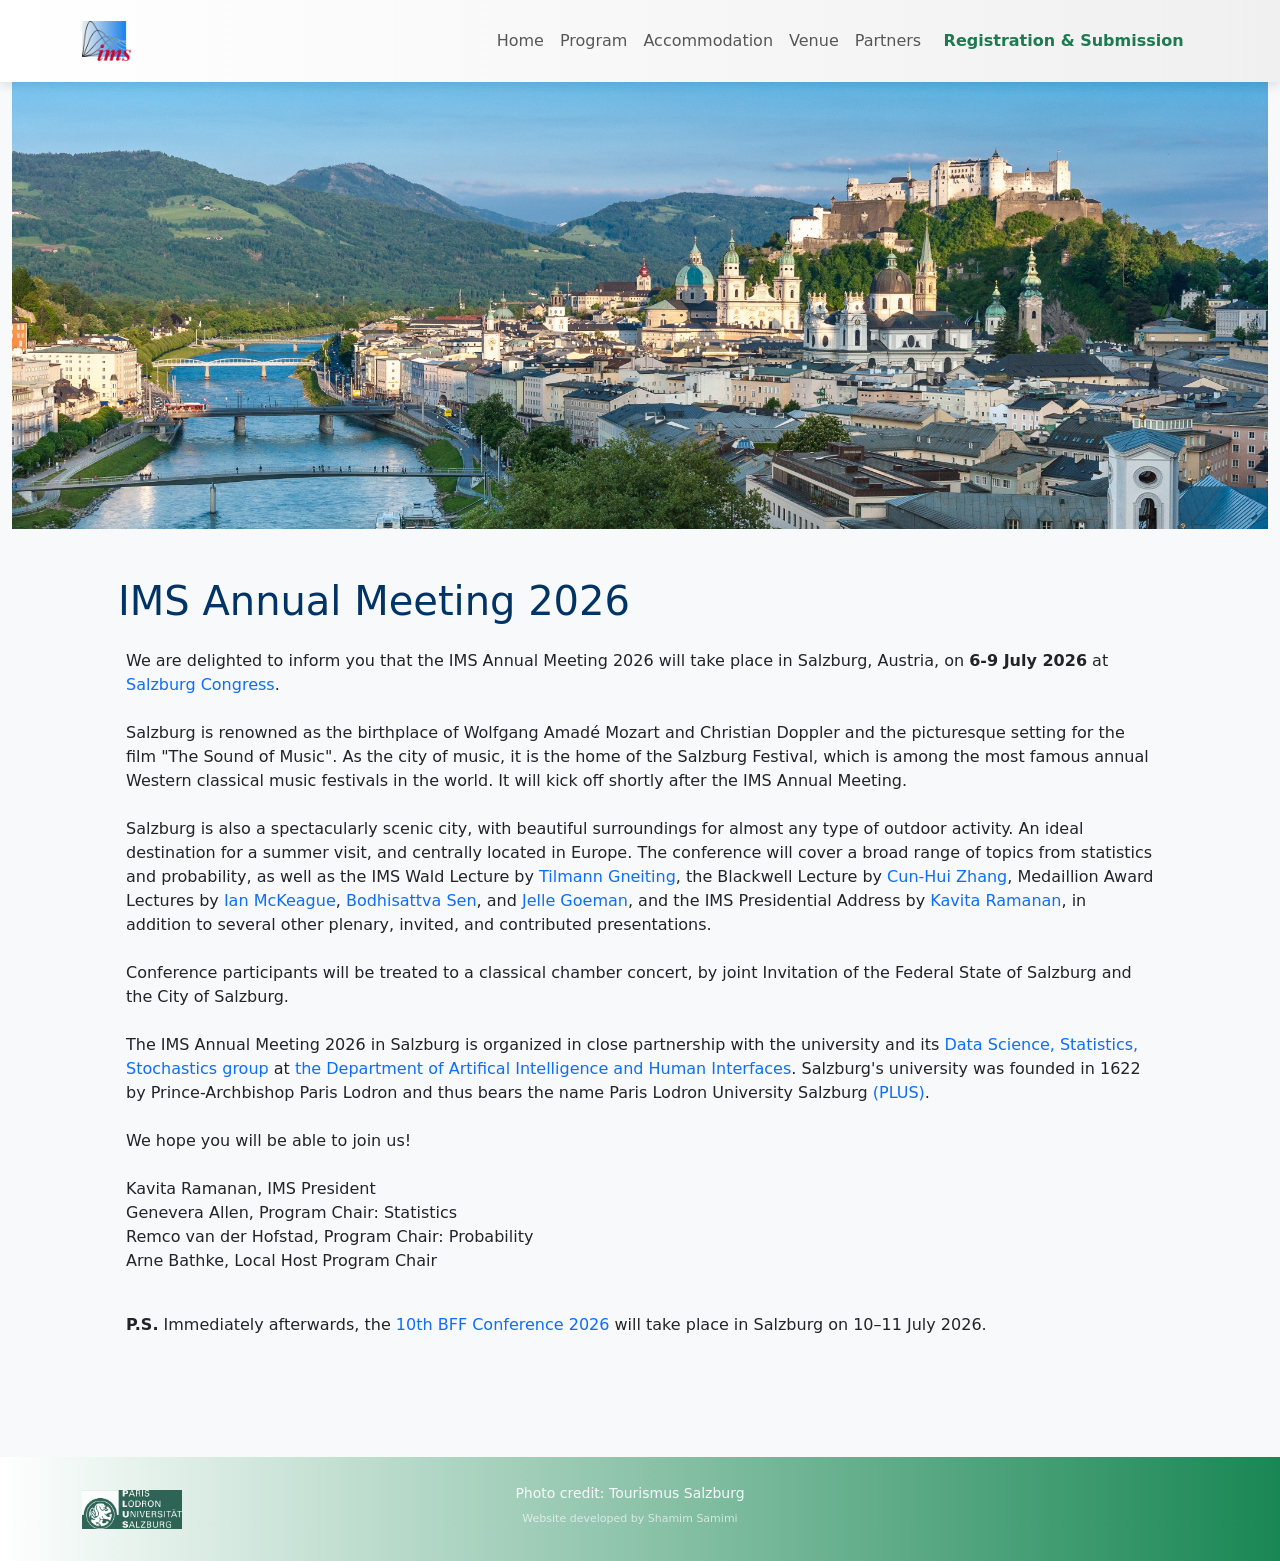
==== commit 3c6c2cb4: "contributed talks added" ====
--- a/index.html
+++ b/index.html
@@ -1,331 +1,175 @@
+
 <!DOCTYPE html>
 <html lang="en">
 <head>
     <meta charset="UTF-8">
     <meta name="viewport" content="width=device-width, initial-scale=1.0">
-    <title>Home | 10th BFF Conference</title>
+    <title>Document</title>
+    <link href="css/bootstrap.min.css" rel="stylesheet">
     <link href="css/style.css" rel="stylesheet">
-    <link href="https://cdn.jsdelivr.net/npm/bootstrap@5.3.8/dist/css/bootstrap.min.css" rel="stylesheet"  integrity="sha384-sRIl4kxILFvY47J16cr9ZwB07vP4J8+LH7qKQnuqkuIAvNWLzeN8tE5YBujZqJLB" crossorigin="anonymous">
-    <link rel="stylesheet" href="https://cdn.jsdelivr.net/npm/bootstrap-icons@1.11.3/font/bootstrap-icons.css">
+    
 </head>
 <body>
-  <!-- Navbar Start -->
-  <nav class="navbar navbar-expand-lg fixed-top">
-    <div class="container">
-      <a class="navbar-brand me-auto" href="https://www.bff-stat.org/">
-  <img src="photo-bff/BFF_logo.webp" alt="BFF Logo" class="img-fluid" style="max-height:45px;">
-</a>
-      <div class="offcanvas offcanvas-end" tabindex="-1" id="offcanvasNavbar"
-      aria-labelledby="offcanvasNavbarLabel">
-      
-        <div class="offcanvas-header">
-              
-          <h5 class="offcanvas-title" id="offcanvasNavbarLabel">Logo</h5>
+<nav class="navbar navbar-expand-lg bg-light py-3 fixed-top">
+  <div class="container">
+    <a class="navbar-brand" href="https://imstat.org/" target="_blank" rel="noopener">
+      <img src="images/ims-logo.png" style="height: 40px;" alt="IMS">
+    </a>
 
-          <button type="button" class="btn-close" data-bs-dismiss="offcanvas" aria-label="Close">
-          </button>
+    <button class="navbar-toggler" type="button" data-bs-toggle="collapse" data-bs-target="#navmenu"
+      aria-controls="navmenu" aria-expanded="false" aria-label="Toggle navigation">
+      <span class="navbar-toggler-icon"></span>
+    </button>
+
+    <div class="collapse navbar-collapse" id="navmenu">
+      <ul class="navbar-nav ms-auto align-items-lg-center">
+        <li class="nav-item">
+          <a href="index.html" class="nav-link">Home</a>
+        </li>
+
+        <li class="nav-item">
+          <a href="program.html" class="nav-link">Program</a>
+        </li>
+
+        <li class="nav-item">
+          <a href="accommodation.html" class="nav-link">Accommodation</a>
+        </li>
+
+        <li class="nav-item">
+          <a href="venue.html" class="nav-link">Venue</a>
+        </li>
+
+        <li class="nav-item">
+          <a href="partners.html" class="nav-link">Partners</a>
+        </li>
+
+        <!-- ✅ Dropdown as a real nav item -->
+        <li class="nav-item dropdown">
+          <a class="nav-link dropdown-toggle nav-cta-dd"
+             href="#"
+             role="button"
+             data-bs-toggle="dropdown"
+             data-bs-display="static"
+             aria-expanded="false">
+            Registration &amp; Submission
+          </a>
+
+          <ul class="dropdown-menu dropdown-menu-end">
+            <li>
+              <a class="dropdown-item"
+                 href="https://imstat.org/shop/2026-ims-annual-meeting/"
+                 target="_blank" rel="noopener">
+                Registration
+              </a>
+            </li>
+
+            <li>
+              <a class="dropdown-item"
+                 href="#"
+                 onclick="event.preventDefault(); showInvitedInfo();">
+                Invited talk submission
+              </a>
+            </li>
+
+            <li>
+              <a class="dropdown-item"
+                 href="https://imstat.org/2026-ims-annual-meeting/contributed-talk-submission/"
+                 target="_blank" rel="noopener">
+                Contributed talk submission
+              </a>
+            </li>
+          </ul>
+        </li>
+
+      </ul>
+    </div>
+  </div>
+</nav>
+
+
+    
+    <section class="bg-light">
+        <div class="container-fluid">
+            <div class="d-sm-flex">
+                <img class="img-fluid" src="images/Salzach_Festung_bruecken (2).jpg" alt="Festung_Salzach1">
+            </div>
+        </div>
+        <div class="container p-5">
+            <h1 class="display-6">IMS Annual Meeting 2026</h1>
+            <div class="container mt-3 p-2">
+                <p class="fs-6">We are delighted to inform you that the IMS Annual Meeting 2026 will take place in Salzburg, Austria, on <strong>6-9 July 2026</strong> at <a class="text-decoration-none" href="https://www.salzburgcongress.at/en" target="_blank">Salzburg Congress</a>.<br><br>Salzburg is renowned as the birthplace of Wolfgang Amadé Mozart and Christian Doppler and the picturesque setting for the film "The Sound of Music". As the city of music, it is the home of the Salzburg Festival, which is among the most famous annual Western classical music festivals in the world. It will kick off shortly after the IMS Annual Meeting.<br><br>
+
+                Salzburg is also a spectacularly scenic city, with beautiful surroundings for almost any type of outdoor activity. An ideal destination for a summer visit, and centrally located in Europe.
+
+                The conference will cover a broad range of topics from statistics and probability, as well as the IMS Wald Lecture by <a href="https://www.h-its.org/people/prof-dr-tilmann-gneiting/" style="text-decoration: none;">Tilmann Gneiting</a>, the Blackwell Lecture by <a href="https://statistics.rutgers.edu/people-pages/faculty/people/376-cun-hui-zhang" style="text-decoration: none;">Cun-Hui Zhang</a>, Medaillion Award Lectures by <a href="https://www.publichealth.columbia.edu/profile/ian-mckeague-phd" style="text-decoration: none;">Ian McKeague</a>, <a href="https://sites.stat.columbia.edu/bodhi/Bodhi/Welcome.html" style="text-decoration: none;">Bodhisattva Sen</a>, and <a href="https://www.universiteitleiden.nl/en/staffmembers/jelle-goeman#tab-1" style="text-decoration: none;">Jelle Goeman</a>, and the IMS Presidential Address by <a href="https://vivo.brown.edu/display/kramanan" style="text-decoration: none;">Kavita Ramanan</a>, in addition to several other plenary, invited, and contributed presentations.<br><br>
+                
+
+                Conference participants will be treated to a classical chamber concert, by joint Invitation of the Federal State of Salzburg and the City of Salzburg.<br><br>
+
+                
+                The IMS Annual Meeting 2026 in Salzburg is organized in close partnership with the university and its <a href="https://www.plus.ac.at/aihi/der-fachbereich/departments/dsss/?lang=en" class="text-decoration-none" target="_blank">Data Science, Statistics, Stochastics group</a> at <a href="https://www.plus.ac.at/aihi/der-fachbereich/departments/?lang=en" class="text-decoration-none" target="_blank">the Department of Artifical Intelligence and Human Interfaces</a>. Salzburg's university was founded in 1622 by Prince-Archbishop Paris Lodron and thus bears the name Paris Lodron University Salzburg <a href="https://www.plus.ac.at/?lang=en" class="text-decoration-none" target="_blank">(PLUS)</a>.<br><br>
+                We hope you will be able to join us!<br><br>
+
+                Kavita Ramanan, IMS President<br>
+                Genevera Allen, Program Chair: Statistics<br>
+                Remco van der Hofstad, Program Chair: Probability<br>
+                Arne Bathke, Local Host Program Chair<br>
+                </p><br>
+                <p><strong>P.S.</strong> Immediately afterwards, the <a href="https://bffconference.github.io/bff-salzburg-2026/" target="_blank" style="text-decoration: none;">10th BFF Conference 2026</a> will take place in Salzburg on 10–11 July 2026.</p><br><br>
+            </div>
         </div>
         
-        <div class="offcanvas-body">
-          <ul class="navbar-nav justify-content-center flex-grow-1 pe-3">
-            <li class="nav-item">
-              <a class="nav-link mx-lg-2 active" aria-current="page" href="index.html">Home</a>
-            </li>
-            <li class="nav-item">
-              <a class="nav-link mx-lg-2" href="conference.html">Conference</a>
-            </li>
-            <li class="nav-item">
-              <a class="nav-link mx-lg-2" href="program.html">Program</a>
-            </li>
-            <li class="nav-item">
-              <a class="nav-link mx-lg-2" href="venue.html">Venue</a>
-            </li>
-            <li class="nav-item">
-              <a class="nav-link mx-lg-2" href="accommodation.html">Accommodation</a>
-            </li>
-            <li class="nav-item">
-              <a class="nav-link mx-lg-2" href="committee.html">Committee</a>
-            </li>
-          </ul>
-        </div>
+    </section>
+
+
+      
+        <!-- فوتر -->
+        <section id="footer" class="bg-primary text-light">
+  <div class="container">
+
+    <div class="d-flex flex-column flex-md-row align-items-center justify-content-between py-4">
+      
+      <!-- لوگو سمت چپ -->
+      <div class="order-1 order-md-1 mb-3 mb-md-0">
+        <a href="https://www.plus.ac.at/?lang=en" target="_blank">
+          <img src="images/uni-sbg-logo-white.jpg"
+               alt="University Logo"
+               class="footer-logo img-fluid"
+               style="height: 40px;">
+        </a>
       </div>
-      <a href="registration.html" class="login-button">Registration</a>
-      <button class="navbar-toggler pe-0" type="button" data-bs-toggle="offcanvas" data-bs-target="#offcanvasNavbar"
-        aria-controls="offcanvasNavbar" aria-label="Toggle navigation">
-        <span class="navbar-toggler-icon"></span>
-      </button>
+
+      <!-- متن وسط -->
+      <div class="order-2 order-md-2 text-center mx-auto">
+        <small>
+          <a href="https://www.salzburg.info/en/b2b/galleryhistorical-old-city-of-salzburg_image-280676"
+             class="text-decoration-none text-light" target="_blank">
+            Photo credit: Tourismus Salzburg
+          </a>
+        </small>
+        <div class="text-center pb-2">
+  <small style="font-size:11px; opacity:0.7;">
+    Website developed by Shamim Samimi
+  </small>
+</div>
+      </div>
+
+      <div class="order-3 d-none d-md-block" style="width: 120px;"></div>
+
     </div>
-  </nav>
-  <!-- Navbar End -->
-
-  <!-- hero section -->
-   <section class="hero-section">
-    <div class="container d-flex align-items-center justify-content-center fs-1 text-white flex-column">
-      <h1 class="conference-title">10<span class="ordinal">th</span> BFF Conference</h1>
-      
-      <p class="conference-subtitle">Bayesian, Fiducial, and Frequentist Statistics</p>
-      
-    <p class="conference-meta mb-0">
-      Salzburg · July 10–11, 2026
-    </p>
-    </div>
-
-   </section>
-  <!-- end hero section -->
-
-  <section class="container mt-5 mb-5">
-    <div class="info-card">
-      <h2 class="section-title">About the Conference</h2>
-
-      <p class="mb-3">
-        The BFF Conference brings together researchers working in Bayesian,
-    Fiducial, and Frequentist statistics. The 10th edition will take place
-    in beautiful Salzburg, birthplace of Wolfgang Amadé Mozart and Christian Doppler. BFF10 will be directly after the <a href="https://ims2026.github.io/IMS2026/" target="_blank" style="text-decoration: none;">IMS Annual Meeting</a> in Salzburg, so you can easily combine both meetings.
-      </p>
-    </div>
-  </section>
-
-  <!--invited talk submission-->
-
-  <section class="container mb-5">
-  <div class="info-card text-center">
-    
-
-    <h2 class="section-title">Invited Talk Submissions</h2>
-
-    <p class="mb-3">
-      Talk abstract submissions are available to invited speakers only.
-      Please enter the access code to proceed.
-    </p>
-
-    <button type="button"
-            class="btn btn-success poster-btn"
-            data-bs-toggle="modal"
-            data-bs-target="#talkPasswordModal">
-      Submit an Invited Talk
-    </button>
 
   </div>
 </section>
+      
+    
+    <script src="https://cdn.jsdelivr.net/npm/bootstrap@5.3.3/dist/js/bootstrap.bundle.min.js" integrity="sha384-YvpcrYf0tY3lHB60NNkmXc5s9fDVZLESaAA55NDzOxhy9GkcIdslK1eN7N6jIeHz" crossorigin="anonymous"></script>
+    <script>
+  function showInvitedInfo() {
+    alert('Invited speakers will receive the submission information by email.');
+  }
+</script>
+</body>
 
-  <!--poster submission-->
-      <section class=" container mb-5">
-  <div class="info-card text-center">
+</body>
+</html>
 
-    <h2 class="section-title">Poster Submissions</h2>
-
-    <p class="mb-3">
-      Poster submissions for the 10th BFF Conference are now open. 
-      We welcome poster presentations on topics related to statistics,
-      data science, machine learning, and AI, particularly those connected
-      to uncertainty quantification and statistical foundations.
-    </p>
-
-    <p class="mb-4">
-      <strong>Poster submission deadline:</strong> May 30, 2026
-    </p>
-
-    <a href="mailto:bff10.submission@gmail.com" class="btn btn-success poster-btn"> Submit a Poster abstract </a>
-
-    <p class="mt-3 text-muted mb-0">
-      <p class="mb-0">
-    Please send the abstract of your poster to the email address above. Notifications of acceptance will be sent on a rolling basis.
-    </p>
-    </p>
-
-  </div>
-    </section>
-  <section class="container mb-5">
-  <div class="info-card conference-update-card">
-    
-
-    <h2 class="section-title mb-3">Special Issue Announcement</h2>
-
-    <p class="mb-2">
-      Most likely, there will be a special issue of the
-      <strong>New England Journal of Statistics in Data Science</strong>,
-      dedicated to this BFF meeting.
-    </p>
-
-    <p class="mb-0">
-      <a href="https://journal.nestat.org/" target="_blank" class="external-link">
-        journal.nestat.org
-      </a>
-      <span class="text-muted">· Details to come.</span>
-    </p>
-  </div>
-</section>
-
-<section class="container my-5 conference-info">
-  <div class="row text-center">
-    <div class="col-md-4 info-item">
-  <h5>
-      Date
-  </h5>
-  <p>July 10–11, 2026</p>
-</div>
-    <div class="col-md-4 info-item">
-  <h5>Location</h5>
-  <p>
-      NaWi – University of Salzburg
-    <br>
-      Lecture Hall 402
-  </p>
-</div>
-    <div class="col-md-4 info-item">
-      <h5>Social Events</h5>
-      <p>
-        Conference Dinner<br>
-      </p>
-    </div>
-  </div>
-</section>
-
-
-
-
-<script src="https://cdn.jsdelivr.net/npm/bootstrap@5.3.8/dist/js/bootstrap.bundle.min.js" integrity="sha384-FKyoEForCGlyvwx9Hj09JcYn3nv7wiPVlz7YYwJrWVcXK/BmnVDxM+D2scQbITxI" crossorigin="anonymous"></script>
-
-<!-- Footer Start -->
-
-<footer class="site-footer mt-5">
-  <div class="container footer-container py-4">
-
-    <div class="footer-top row gy-4 text-center text-md-start justify-content-center">
-
-      <!-- Host -->
-      <div class="col-md-4 footer-block">
-        <h6 class="footer-title">Host</h6>
-        <a href="https://idalab.at/" target="_blank" class="footer-host">
-          <img src="photo-bff/Sublogo-IDA-Lab.png" alt="IDA Lab Salzburg" class="footer-host-logo">
-        </a>
-      </div>
-
-      <!-- Address -->
-      <div class="col-md-4 footer-block">
-        <h6 class="footer-title">Address</h6>
-        <p class="footer-text mb-0">
-          Jakob-Haringer-Straße 6<br>
-          Techno 6<br>
-          5020 Salzburg<br>
-          Austria
-        </p>
-      </div>
-
-      <!-- Contact -->
-      <div class="col-md-4 footer-block">
-        <h6 class="footer-title">Contact</h6>
-        <div class="footer-social">
-          <a href="mailto:arne.bathke@plus.ac.at" class="footer-item">
-            <i class="bi bi-envelope"></i>
-            <span>Email</span>
-          </a>
-
-          <a href="https://www.linkedin.com/company/ida-lab-salzburg/" target="_blank" class="footer-item">
-            <i class="bi bi-linkedin"></i>
-            <span>LinkedIn</span>
-          </a>
-
-          <a href="https://idalab.at/" target="_blank" class="footer-item">
-            <i class="bi bi-globe"></i>
-            <span>Website</span>
-          </a>
-        </div>
-      </div>
-
-    </div>
-
-    <div class="footer-bottom">
-      <div class="footer-credit">
-        Website developed by <span class="credit-name">Shamim Samimi</span>
-      </div>
-
-      <div class="footer-supporters">
-        <span class="footer-supporters-label">Supported by</span>
-
-        <div class="footer-supporters-logos">
-          <a href="https://www.plus.ac.at/" target="_blank" class="footer-supporter-link">
-            <img src="photo-bff/UNI_LOGO_Vektor_RGB_01.png" alt="Paris Lodron University of Salzburg" class="footer-supporter-logo plus-logo">
-          </a>
-
-          <a href="https://euro-acad.eu/" target="_blank" class="footer-supporter-link">
-            <img src="photo-bff/Logo_Emblem.png" alt="European Academy of Sciences and Arts" class="footer-supporter-logo academy-logo">
-          </a>
-
-          <a href="https://www.rutgers.edu/" target="_blank" class="footer-supporter-link">
-            <img src="photo-bff/rutgers-logo.png" alt="Rutgers University" class="footer-supporter-logo rutgers-logo">
-          </a>
-
-          <a href="https://nestat.org/" target="_blank" class="footer-supporter-link">
-            <img src="photo-bff/nestat.png" alt="New England Statistical Society" class="footer-supporter-logo nestat-logo">
-          </a>
-        </div>
-      </div>
-    </div>
-
-  </div>
-</footer>
-
-
-<!-- Footer End -->
-<div class="modal fade" id="talkPasswordModal" tabindex="-1" aria-labelledby="talkPasswordModalLabel" aria-hidden="true">
-  <div class="modal-dialog modal-dialog-centered">
-    <div class="modal-content password-modal">
-
-      <div class="modal-header">
-        <h5 class="modal-title" id="talkPasswordModalLabel">Invited Talk Submission Access</h5>
-        <button type="button" class="btn-close" data-bs-dismiss="modal" aria-label="Close"></button>
-      </div>
-
-      <div class="modal-body">
-        <p class="password-modal-text">
-          Please enter the access code you received after your registration was confirmed.
-        </p>
-
-        <input type="password"
-               id="talkPasswordInput"
-               class="form-control"
-               placeholder="Enter access code">
-
-        <p id="talkPasswordError" class="password-error mt-2 mb-0 d-none">
-          Incorrect access code. Please try again.
-        </p>
-      </div>
-
-      <div class="modal-footer">
-        <button type="button" class="btn btn-outline-secondary" data-bs-dismiss="modal">
-          Cancel
-        </button>
-
-        <button type="button" class="btn btn-success" onclick="checkTalkPassword()">
-          Continue
-        </button>
-      </div>
-
-    </div>
-  </div>
-</div>
-<script>
-  function checkTalkPassword() {
-    const input = document.getElementById("talkPasswordInput");
-    const error = document.getElementById("talkPasswordError");
-
-    const correctPassword = "BFF26!Talk_Q7m";
-    const targetLink = "https://statistics.rutgers.edu/bff-10-salzburg-abstract-submission";
-
-    if (input.value === correctPassword) {
-      window.location.href = targetLink;
-    } else {
-      error.classList.remove("d-none");
-      input.classList.add("is-invalid");
-    }
-  }
-
-  document.getElementById("talkPasswordInput").addEventListener("input", function () {
-    document.getElementById("talkPasswordError").classList.add("d-none");
-    this.classList.remove("is-invalid");
-  });
-</script>  
-    
-</body>
-</html>
--- a/css/style.css
+++ b/css/style.css
@@ -1,964 +1,407 @@
-body.internal-page {
-  padding-top: 120px;   /* اگر زیاد بود بعداً می‌تونیم مثلاً 100ش کنیم */
+
+.bg-primary{
+    background: linear-gradient(90deg, var(--bs-white), var(--bs-green)) !important;
 }
 
 .navbar {
-    background-color: #fff;
-    height: 80px;
-    margin: 20px !important;
-    border-radius: 16px;
-    padding: 0.5rem !important;
-    box-shadow: 0 8px 24px rgba(0, 0, 0, 0.08);
-    border: 1px solid rgba(0, 0, 0, 0.05);
-
-
-}
+    box-shadow: 0px 4px 10px rgba(0, 0, 0, 0.1) !important;
+    background: linear-gradient(90deg, rgba(255, 255, 255, 1), rgba(240, 240, 240, 1)) !important;
+}
+
+.footer-logo {
+    width: 100px !important;  /* تنظیم عرض */
+    height: auto !important;  /* ارتفاع متناسب */
+    max-width: 100% !important;  /* واکنش‌گرا */
+    opacity: 0.8 !important;  /* کمی محو برای هماهنگی با فوتر */
+}
+
+body {
+    padding-top: 70px !important; /* تنظیم ارتفاع بر اساس اندازه Navbar */
+}
+
+h1 {
+    color: #003366 !important; /* یا هر رنگی که انتخاب می‌کنی */
+}
+
 .navbar-brand{
-    font-size: 24px;
-    font-weight: 500 ;
-    color: #009970 !important;
-}
-
-.login-button{
-    background-color: #009970;
-    color: #fff;
-    font-size: 14px;
-    padding: 8px 20px;
-    border-radius: 50px;
-    text-decoration: none;
-    transition: 0.3s background-color;
-}
-.login-button:hover{
-    background-color: #00b383;
-    color: #fff;
-    text-decoration: none;
-}
-
-.navbar-toggler {
-    border: none !important;
-    font-size: 1.25rem;
-
-}
-.navbar-toggler:focus, .btn-close:focus{
-    box-shadow: none;
-    outline: none;
-}
-
-.nav-link {
-    font-weight: 500 !important;
-    color: #666777;
-    position: relative;
-}
-
-.nav-link:hover, .nav-link.active{
-    color: #000;
-}
-
-@media (min-width: 992px) {
-    .nav-link::before {
-        content: "";
-        position: absolute;
-        bottom: 0;
-        left: 50%;
-        transform: translateX(-50%);
-        width:0;
-        height: 2px;
-        background-color: #009970;
-        visibility: hidden;
-        transition: 0.3s ease-in-out;
-    }
-
-    .nav-link:hover::before, .nav-link.active::before {
-        width: 100%;
-        visibility: visible;
-
-    }
-}
-
-.hero-section{
-    background: url(../photo-bff/pano-01_2020-04-01_NW-Fakultaet_aussen-Eingang-Architektur_Panorama_LC-scaled.jpg) no-repeat center ;
-    background-size: cover;
-    width: 100%;
-    height: 100vh;
-
-}
-
-.hero-section::before {
-    content: "";
-    position: absolute;
-    top: 0;
-    right: 0;
-    bottom: 0;
-    left: 0;
-    background-color: rgba(0, 0, 0, 0.6); 
-}
-
-.hero-section .container {
-    height: 100vh;
-    z-index: 1;
-    position: relative;
-
-}
-.hero-section h1 {
-    font-size: 1.5em;
-}
-
-.hero-section h2 {
-    font-size: 1.2em;
-}
-
-
-
-.conference-title {
-  font-size: 3rem;
-  font-weight: 600;
-  letter-spacing: 0.5px;
-}
-
-.conference-title .ordinal {
-  font-size: 0.5em;
-  vertical-align: super;
-  margin-left: 2px;
-  font-weight: 400;
-}
-
-.conference-subtitle {
-  margin-top: 0.75rem;
-  font-size: 1.25rem;
-  font-weight: 400;
-  letter-spacing: 0.3px;
-  opacity: 0.9;
-}
-
-.conference-intro {
-  max-width: 720px;
-  font-size: 1.05rem;
-  line-height: 1.7;
-  font-weight: 400;
-  color: #333;
-  letter-spacing: 0.2px;
-}
-
-.conference-info {
-  margin-top: 4rem;
-  margin-bottom: 4rem;
-}
-
-.info-item h5 {
-  font-size: 1rem;
-  font-weight: 600;
-  letter-spacing: 0.5px;
-  margin-bottom: 0.75rem;
-  text-transform: uppercase;
-  color: #009970;
-}
-
-.info-item p {
-  font-size: 0.95rem;
-  line-height: 1.6;
-  color: #333;
-  margin: 0;
-}
-
-.info-item::before {
-  content: "";
-  display: block;
-  width: 40px;
-  height: 2px;
-  background-color: #009970;
-  margin: 0 auto 1rem;
-  opacity: 0.7;
-}
-
-.calendar-link {
-  text-decoration: none;
-  color: #009970;
-}
-
-.calendar-link:hover {
-  text-decoration: underline;
-}
-
-
-
-/* Venue page hero */
-.page-hero {
-  min-height: 220px;
+    color: green !important;
+}
+
+.nav-link:hover{
+    color: green !important;
+}
+
+.table {
+    max-width: 90% !important; /* کاهش عرض بدون از بین رفتن ریسپانسیو */
+    margin: auto !important; /* قرار دادن جدول در مرکز */
+    border-radius: 10px !important; /* گرد کردن گوشه‌های جدول */
+    overflow: hidden !important; /* جلوگیری از تداخل بردرهای گرد با جدول */
+}
+.table th, .table td { /* رنگ خاکستری برای حاشیه */
+    text-align: center !important; /* وسط چین کردن محتوا */
+}
+
+.thead {
+    background-color: #f8f9fa !important; /* رنگ پیش‌فرض برای هدر */
+    border-radius: 10px 10px 0 0 !important;
+}
+.btn-success {
+    white-space: nowrap;
+}
+
+.partner-card {
+        border: 1px solid #e0e0e0 !important;
+        border-radius: 10px !important;
+        padding: 20px !important;
+        box-shadow: 0 2px 8px rgba(0,0,0,0.05) !important;
+        transition: 0.3s ease-in-out !important;
+    }
+
+.partner-card:hover {
+        transform: translateY(-5px) !important;
+        box-shadow: 0 4px 16px rgba(0,0,0,0.1) !important;
+    }
+
+.partner-name {
+        font-size: 1.2rem !important;
+        font-weight: 600 !important;
+        margin-bottom: 10px !important;
+    }
+
+.link-button {
+        color: #0d6efd !important;
+        font-weight: 500 !important;
+        text-decoration: none !important;
+    }
+
+.link-button:hover {
+        text-decoration: underline !important;
+    }
+
+.contact-email {
+        font-weight: bold !important;
+        color: #198754 !important;
+    }
+
+
+
+    .participants-grid {
+  display: grid !important;
+  grid-template-columns: repeat(auto-fit, minmax(240px, 1fr)) !important;
+  gap: 20px !important;
+  margin-top: 30px !important;
+}
+
+.participant-card {
+  display: block !important;
+  padding: 16px !important;
+  border-radius: 12px !important;
+  text-decoration: none !important;
+  color: #212529 !important;
+  background-color: #f8f9fa;
+  box-shadow: 0 2px 6px rgba(0,0,0,0.1) !important;
+  transition: all 0.3s ease in-out !important;
+}
+
+.participant-card:hover {
+  background-color: #e9ecef;
+  transform: translateY(-5px) !important;
+  box-shadow: 0 4px 12px rgba(0,0,0,0.15) !important;
+}
+
+.participant-card h4 {
+  margin-bottom: 8px !important;
+  color: #0d6efd !important;
+}
+
+.participant-card p {
+  margin: 2px 0 !important;
+}
+
+
+/* ===== Grid-based schedule (cleaner, more timetable-like) ===== */
+
+.schedule-wrap {
+  overflow-x: auto;
+  -webkit-overflow-scrolling: touch;
+  padding-bottom: 8px;
+}
+
+/* tighter grid */
+.schedule-grid {
+  min-width: 980px;
+  display: grid;
+  grid-template-columns: 130px repeat(4, minmax(180px, 1fr));
+  column-gap: 14px;
+  row-gap: 14px;
+}
+
+/* base cell */
+.schedule-grid .cell {
+  border: 1px solid #e2efe7;
+  border-radius: 12px;
+  background: #fff;
+  padding: 12px 14px;
+  line-height: 1.35;
+  color: #1f2933;
+}
+
+/* corner: make it a label, not empty space */
+.schedule-grid .corner {
+  background: transparent;
+  border: none;
+  padding: 0;
+}
+
+/* day headers: less “big cards”, more header bars */
+.schedule-grid .day-head {
+  background: #eaf6ef;
+  border-color: #d7eadf;
+  text-align: center;
+  font-weight: 700;
+  color: #143524;
+  padding: 14px 10px;
+  border-radius: 14px;
+}
+
+/* time column: compact & label-like */
+.schedule-grid .time {
+  background: #f4fbf8;
+  border-color: #e2efe7;
+  font-weight: 700;
+  color: #2f5d48;
+  text-align: center;
+  white-space: nowrap;
+  padding: 12px 10px;
+}
+.schedule-grid .time {
+  display: flex;
+  align-items: center;     /* وسط عمودی */
+  justify-content: center; /* وسط افقی */
+}
+
+/* slots: reduce height + control wrapping */
+.schedule-grid .slot {
   display: flex;
   align-items: center;
   justify-content: center;
-
-  margin: 0 24px 24px;  
-  border-radius: 18px;
-
-  background:
-    linear-gradient(
-      rgba(0,0,0,0.65),
-      rgba(0,0,0,0.55)
-    ),
-    url("../photo-bff/DSC0287_2016-04-04_Architektur-innen-NW_LC_WEB-scaled.jpg") center/cover no-repeat;
-}
-
-
-
-
-
-.page-title{
-  font-size: 1.7rem;   
+  text-align: center;
+  min-height: 72px;              /* smaller = cleaner */
+  padding: 12px 14px;
+}
+
+/* keep text looking consistent */
+.schedule-grid .slot,
+.schedule-grid .time,
+.schedule-grid .day-head {
+  font-size: 1rem;
+}
+
+/* prevent ugly wrapping */
+.schedule-grid .slot {
+  word-break: normal;
+  overflow-wrap: anywhere;       /* if needed, wraps nicely */
+}
+
+.schedule-grid .slot > span {
+  display: inline-block;
+  max-width: 28ch;               /* keeps line breaks consistent */
+}
+
+/* break rows */
+.schedule-grid .break-time {
+  background: #eef8f2;
+  border-color: #dff2e7;
+}
+
+.schedule-grid .break {
+  background: #f1fbf6;
+  border-color: #dff2e7;
+  font-style: italic;
+  color: #2f6b52;
+}
+
+/* evening */
+.schedule-grid .evening {
+  background: #eef7f2;
+  border-color: #dbece2;
+}
+
+/* empty placeholders look intentional */
+.schedule-grid .empty {
+  background: #fbfdfc;
+  border-style: dashed;
+  color: #8aa596;
+}
+
+/* Navbar action buttons */
+.nav-actions .btn {
+  white-space: nowrap;
+}
+
+@media (max-width: 1200px) {
+  .nav-actions .btn {
+    padding: 0.35rem 0.55rem;
+    font-size: 0.85rem;
+  }
+}
+
+.nav-actions .btn { white-space: nowrap; }
+
+/* Navbar CTA links (not buttons) */
+
+.nav-cta{
+  display: flex;
+  gap: 1rem;
+  align-items: center;
+  flex-wrap: wrap;
+}
+
+.nav-cta-link{
+  text-decoration: none;
+  color: #2b2b2b;
+  font-size: 0.95rem;
+  font-weight: 500;
+  padding: 0.25rem 0.1rem;
+  border-bottom: 2px solid transparent;
+}
+
+.nav-cta-link:hover{
+  color: #1f7a52;
+  border-bottom-color: #cfe8dc;
+}
+
+.nav-cta-primary{
+  color: #1f7a52;
+  font-weight: 650;
+  border-bottom-color: #1f7a52;
+}
+
+
+/* Make the dropdown look like a normal nav link (clean) */
+.nav-cta-dd{
+  background: transparent !important;
+  border: none !important;
+  padding: 0.5rem 0.9rem !important;
+  border-radius: 10px;           /* subtle, not pill */
   font-weight: 600;
-  letter-spacing: 0.3px;
-}
-
-.page-subtitle{
-  font-size: 0.95rem;
-  opacity: 0.9;
-  margin-top: 4px;
-}
-
-/* Cards */
-.info-card{
-  background: #fff;
+  color: #2b2b2b !important;
+  position: relative;
+}
+
+/* Make "Registration & Submission" dark green */
+.nav-cta-dd{
+  color: #1f7a52 !important;   /* dark green */
+  font-weight: 600;
+}
+.nav-cta-dd:hover{
+  color: #155d3a !important;
+}
+
+/* Dropdown items hover – light green background */
+.dropdown-menu .dropdown-item:hover,
+.dropdown-menu .dropdown-item:focus {
+  background-color: #eef7f2;   /* light green */
+  color: #1f7a52;              /* dark green text */
+}
+
+/* Uniform spacing for navbar items */
+.navbar-nav .nav-link {
+  padding-left: 0.9rem;
+  padding-right: 0.9rem;
+}
+.nav-cta-dd {
+  padding-left: 0.9rem !important;
+  padding-right: 0.9rem !important;
+}
+/* Remove dropdown arrow from navbar */
+.navbar .dropdown-toggle::after {
+  display: none;
+}
+
+/* Force dropdown to sit under its toggle (desktop) and inline (mobile) */
+
+@media (max-width: 991.98px) {
+  .navbar .dropdown-menu {
+    position: static !important;
+    transform: none !important;
+    inset: auto !important;
+    width: 100%;
+    margin-top: .25rem;
+    box-shadow: none;
+  }
+}
+
+.lecture-slot{
+  display: flex !important;
+  flex-direction: column !important;
+  justify-content: center !important;
+  align-items: center !important;
+  text-align: center;
+  line-height: 1.35;
+  gap: 6px;
+}
+.lecture-title{
+  display: block;
+  width: 100%;
+}
+
+.speaker-link{
+  display: block;
+  width: 100%;
+  text-decoration: none;
+  white-space: nowrap;
+}
+
+.talk-duration-note{
+  max-width: 760px;
+  margin: 1.25rem auto 3rem auto; /* فاصله از بالا و پایین بیشتر */
+  padding: 14px 22px;
+  background: #ffffff;
+  border: 1px solid #dfe7e2;
   border-radius: 16px;
-  padding: 24px;
-  box-shadow: 0 10px 30px rgba(0,0,0,0.06);
-}
-
-/* Section headings */
-.section-title{
-  font-size: 1.1rem;
+  text-align: center;
+  box-shadow: 0 4px 14px rgba(0, 0, 0, 0.04);
+}
+
+.talk-duration-note .duration-kicker{
+  display: inline-block;
+  margin-bottom: 6px;
+  font-size: 0.85rem;
   font-weight: 700;
-  letter-spacing: 0.6px;
+  letter-spacing: 0.05em;
   text-transform: uppercase;
-  color: #009970;
-  margin-bottom: 0.75rem;
-}
-
-.mini-title{
-  font-size: 1rem;
-  font-weight: 650;
-  margin-bottom: 0.5rem;
-}
-
-.clean-list{
-  list-style: none;
-  padding-left: 0;
-}
-
-.clean-list li{
-  padding: 0.3rem 0;
-  border-bottom: 1px solid rgba(0,0,0,0.06);
-}
-
-.clean-list li:last-child{
-  border-bottom: none;
-}
-/* کارت ویژه plenary */
-
-
-/* اسم کمی قوی‌تر */
-.plenary-card .member-name{
-  font-size: 1.2rem;
+  color: #2f5d48;
+}
+
+.talk-duration-note p{
+  margin: 0;
+  font-size: 1.05rem;
+  line-height: 1.6;
+  color: #1f2933;
+}
+
+.talk-duration-note strong{
+  color: #143524;
   font-weight: 700;
 }
 
-
-.plenary-badge{
+.talk-duration-note .duration-separator{
   display: inline-block;
-  margin-top: 10px;
-  margin-left: 20px;
-  padding: 5px 10px;
-  border-radius: 999px;
-  font-size: 0.75rem;
+  margin: 0 12px;
+  color: #8aa494;
   font-weight: 600;
-
-  background: rgba(0,153,112,0.12);
-  color: #009970;
-}
-.committee-card{
-  background: #fff;
-  border-radius: 16px;
-  padding: 22px 22px 18px;
-  border: 1px solid rgba(0,0,0,0.06);
-  box-shadow: 0 10px 30px rgba(0,0,0,0.06);
-  position: relative;
-  transition: transform 0.18s ease, box-shadow 0.18s ease;
-}
-
-.committee-card:hover{
-  transform: translateY(-2px);
-  box-shadow: 0 14px 40px rgba(0,0,0,0.10);
-}
-
-.member-name{
-  font-size: 1.1rem;
-  font-weight: 650;
-  margin: 0;
-}
-
-.member-affiliation{
-  color: #444;
-  margin: 0;
-  line-height: 1.5;
-}
-
-.member-role{
-  display: inline-block;
-  margin-top: 12px;
-  padding: 6px 10px;
-  border-radius: 999px;
-  background: rgba(0,153,112,0.10);
-  color: #009970;
-  font-size: 0.85rem;
-  font-weight: 600;
-}
-
-.member-link {
+}
+
+
+.resource-inline-link{
+  color: #143524;
+  font-weight: 700;
   text-decoration: none;
-  color: inherit;
-  display: inline-block;
-}
-
-.member-link:hover .member-name {
-  color: #009970;
+  transition: color 0.2s ease;
+}
+
+.resource-inline-link:hover{
+  color: #2f5d48;
   text-decoration: underline;
-}
-
-.external-icon {
-  font-size: 0.7em;
-  opacity: 0.6;
-  margin-left: 4px;
-}
-
-.external-link {
-  color: #009970;
-  text-decoration: none;
-}
-
-.external-link:hover {
-  text-decoration: underline;
-}
-
-.program-day {
-  padding: 16px 0 0;
-}
-
-.program-day-title {
-  font-size: 1rem;
-  font-weight: 600;
-  margin-bottom: 0.5rem;
-}
-
-.registration-status {
-  background-color: rgba(0, 153, 112, 0.15);
-  color: #ffffff;
-  border: 1px solid rgba(255, 255, 255, 0.5);
-  backdrop-filter: blur(4px);
-  font-size: 0.85rem;
-  padding: 0.3rem 0.8rem;
-  border-radius: 999px;
-}
-
-
-
-
-
-
-
-.site-footer{
-  background:#f7f8fa;
-  color:#1f2933;
-  border-top:1px solid rgba(0,0,0,0.08);
-  box-shadow:0 -6px 18px rgba(0,0,0,0.04);
-}
-
-.footer-container{
-  max-width:1120px;
-}
-
-/* Top layout */
-.footer-top{
-  margin-bottom:0;
-}
-
-.footer-block{
-  padding:0 34px;
-  min-height:100%;
-}
-
-.footer-block:not(:last-child){
-  border-right:1px solid rgba(15, 23, 42, 0.08);
-}
-
-/* Typography */
-.footer-title{
-  font-size:22px;
-  font-weight:650;
-  line-height:1.2;
-  color:#111827;
-  margin-bottom:18px;
-}
-
-.footer-text{
-  font-size:15px;
-  line-height:1.8;
-  color:#374151;
-}
-
-/* Host logo */
-.footer-host{
-  display:inline-block;
-  text-decoration:none;
-}
-
-.footer-host-logo{
-  width:190px;
-  max-width:100%;
-  height:auto;
-  display:block;
-  opacity:0.96;
-}
-
-/* Contact links */
-.footer-social{
-  display:flex;
-  flex-direction:column;
-  gap:14px;
-}
-
-.footer-item{
-  display:inline-flex;
-  align-items:center;
-  gap:12px;
-  color:#111827;
-  text-decoration:none;
-  font-size:15px;
-  font-weight:500;
-  transition:color 0.2s ease, transform 0.2s ease;
-}
-
-.footer-item i{
-  font-size:17px;
-}
-
-.footer-item:hover{
-  color:#009970;
-  transform:translateX(2px);
-}
-
-/* Bottom area */
-.footer-bottom{
-  margin-top:34px;
-  padding-top:20px;
-  border-top:1px solid rgba(15, 23, 42, 0.08);
-  display:flex;
-  align-items:center;
-  justify-content:space-between;
-  gap:24px;
-  flex-wrap:wrap;
-}
-
-.footer-credit{
-  font-size:13px;
-  color:#4b5563;
-}
-
-.credit-name{
-  color:#009970;
-  font-weight:600;
-}
-
-/* Supporters */
-.footer-supporters{
-  display:flex;
-  align-items:center;
-  gap:18px;
-  flex-wrap:wrap;
-  justify-content:flex-end;
-}
-
-.footer-supporters-label{
-  font-size:10px;
-  font-weight:700;
-  letter-spacing:1px;
-  text-transform:uppercase;
-  color:#7b8794;
-  white-space:nowrap;
-}
-
-.footer-supporters-logos{
-  display:flex;
-  align-items:center;
-  gap:22px;
-  flex-wrap:wrap;
-}
-
-.footer-supporter-link{
-  display:inline-flex;
-  align-items:center;
-  text-decoration:none;
-  transition:transform 0.2s ease, opacity 0.2s ease;
-}
-
-.footer-supporter-link:hover{
-  transform:translateY(-1px);
-  opacity:0.95;
-}
-
-.footer-supporter-logo{
-  display:block;
-  width:auto;
-  max-height:44px;
-  object-fit:contain;
-  opacity:0.9;
-  filter:saturate(0.95);
-}
-
-/* Individual logo sizing */
-.plus-logo{
-  max-height:40px;
-}
-
-.academy-logo{
-  max-height:45px;
-}
-
-.rutgers-logo{
-  max-height:28px;
-}
-
-.nestat-logo{
-  max-height:30px;
-}
-.footer-supporters-logos{
-  align-items: center;
-}
-/* Tablet */
-@media (max-width: 991.98px){
-  .footer-block{
-    padding:0;
-    text-align:center;
-  }
-
-  .footer-block:not(:last-child){
-    border-right:none;
-    border-bottom:1px solid rgba(15, 23, 42, 0.08);
-    padding-bottom:24px;
-  }
-
-  .footer-social{
-    align-items:center;
-  }
-
-  .footer-bottom{
-    flex-direction:column;
-    text-align:center;
-    gap:18px;
-  }
-
-  .footer-supporters{
-    justify-content:center;
-    flex-direction:column;
-    gap:12px;
-  }
-
-  .footer-supporters-logos{
-    justify-content:center;
-  }
-}
-
-/* Mobile */
-@media (max-width: 767.98px){
-  .footer-container{
-    max-width:92%;
-  }
-
-  .footer-title{
-    font-size:19px;
-    margin-bottom:14px;
-  }
-
-  .footer-text,
-  .footer-item{
-    font-size:14px;
-  }
-
-  .footer-host-logo{
-    width:160px;
-  }
-
-  .footer-credit{
-    font-size:12px;
-  }
-
-  .footer-supporter-logo{
-    max-height:36px;
-  }
-
-  .plus-logo{
-    max-height:42px;
-  }
-
-  .academy-logo{
-    max-height:44px;
-  }
-
-  .rutgers-logo{
-    max-height:28px;
-  }
-
-  .nestat-logo{
-    max-height:34px;
-  }
-}
-
-
-
-
-
-
-
-
-
-
-
-
-.map-card {
-  padding: 1.25rem;
-}
-
-.map-note {
-  font-size: 0.92rem;
-  color: #6c757d;
-}
-
-.map-frame-wrapper {
-  overflow: hidden;
-  border-radius: 14px;
-  border: 1px solid rgba(0, 0, 0, 0.08);
-  box-shadow: 0 6px 18px rgba(0, 0, 0, 0.08);
-}
-
-.map-frame-wrapper iframe {
-  width: 100%;
-  height: 100%;
-  display: block;
-}
-
-.map-link-btn {
-  display: inline-flex;
-  align-items: center;
-  justify-content: center;
-  padding: 0.45rem 0.9rem;
-  font-size: 0.88rem;
-  font-weight: 500;
-  text-decoration: none;
-  border-radius: 999px;
-  border: 1px solid #198754;
-  color: #198754;
-  background-color: transparent;
-  transition: all 0.2s ease;
-}
-
-.map-link-btn:hover {
-  background-color: #198754;
-  color: #fff;
-}
-
-@media (max-width: 768px) {
-  .map-card {
-    padding: 1rem;
-  }
-
-  .map-link-btn {
-    width: 100%;
-  }
-}
-
-.register-btn{
-  padding:10px 18px;
-  font-weight:400;
-  border-radius:999px;
-}
-
-
-
-.poster-btn{
-  padding:10px 22px;
-  font-weight:500;
-  border-radius:999px;
-}
-
-
-
-.registration-table {
-  --bs-table-bg: transparent;
-  --bs-table-striped-bg: transparent;
-  --bs-table-hover-bg: #fafcfb;
-  border-collapse: separate;
-  border-spacing: 0;
-  font-size: 0.95rem; 
-}
-
-.registration-table thead th {
-  background-color: #f8fbfa;
-  border-bottom: 1px solid rgba(0, 0, 0, 0.08);
-  padding: 0.75rem 0.6rem;   
-  vertical-align: bottom;
-  font-weight: 600;
-  color: #111;
-}
-
-.registration-table tbody td {
-  padding: 0.8rem 0.6rem;
-  border-bottom: 1px solid rgba(0, 0, 0, 0.08);
-  vertical-align: middle;
-}
-
-.registration-table tbody tr:last-child td {
-  border-bottom: none;
-}
-
-.category-col {
-  width: 36%;
-}
-
-.fee-heading {
-  display: block;
-  font-size: 1rem;
-  font-weight: 600;
-  color: #111;
-}
-
-.fee-date {
-  display: block;
-  margin-top: 0.3rem;
-  font-size: 0.82rem;
-  font-weight: 400;
-  color: #6c757d;
-}
-
-.category-title {
-  font-size: 0.98rem;
-  font-weight: 600;
-  color: #111;
-  line-height: 1.35;
-}
-
-.category-note {
-  margin-top: 0.2rem;
-  font-size: 0.82rem;
-  color: #6c757d;
-  line-height: 1.45;
-}
-
-.fee-price {
-  font-size: 1rem;
-  font-weight: 600;
-  color: #111;
-  white-space: nowrap;
-}
-
-.registration-table tbody tr:hover {
-  background-color: #fafcfb;
-}
-
-.registration-table tbody tr:hover {
-  background-color: transparent;
-}
-
-.venue-note{
-  margin-top: 1rem;
-  padding: 0.9rem 1rem;
-  border-left: 3px solid #009970;
-  background: #f8fbfa;
-  border-radius: 10px;
-  font-size: 0.92rem;
-  line-height: 1.6;
-  color: #374151;
-}
-
-.venue-note strong{
-  color: #111827;
-  font-weight: 600;
-}
-
-.password-modal{
-  border-radius: 18px;
-  border: none;
-  box-shadow: 0 20px 60px rgba(0,0,0,0.18);
-}
-
-.password-modal .modal-header{
-  border-bottom: 1px solid rgba(0,0,0,0.06);
-  padding: 1.25rem 1.5rem;
-}
-
-.password-modal .modal-title{
-  font-size: 1.1rem;
-  font-weight: 650;
-  color: #111827;
-}
-
-.password-modal .modal-body{
-  padding: 1.5rem;
-}
-
-.password-modal-text{
-  font-size: 0.95rem;
-  color: #374151;
-  line-height: 1.6;
-}
-
-.password-error{
-  font-size: 0.85rem;
-  color: #dc3545;
-}
-
-.password-modal .modal-footer{
-  border-top: 1px solid rgba(0,0,0,0.06);
-  padding: 1rem 1.5rem;
-}
-
-
-.schedule-table-block{
-  border: 1px solid rgba(0,0,0,0.07);
-  border-radius: 16px;
-  overflow: hidden;
-  background: #fff;
-}
-
-.schedule-day-title{
-  display: flex;
-  justify-content: space-between;
-  align-items: center;
-  gap: 1rem;
-  padding: 0.9rem 1rem;
-  background: #f8fbfa;
-  border-bottom: 1px solid rgba(0,0,0,0.07);
-  font-weight: 700;
-  color: #111827;
-}
-
-.schedule-day-title span:last-child{
-  font-size: 0.9rem;
-  font-weight: 500;
-  color: #6c757d;
-}
-
-.schedule-table{
-  font-size: 0.92rem;
-}
-
-.schedule-table thead th{
-  background: #fbfcfc;
-  color: #6b7280;
-  font-size: 0.78rem;
-  font-weight: 700;
-  letter-spacing: 0.6px;
-  text-transform: uppercase;
-  padding: 0.75rem 0.9rem;
-  border-bottom: 1px solid rgba(0,0,0,0.07);
-}
-
-.schedule-table tbody td{
-  padding: 0.72rem 0.9rem;
-  border-bottom: 1px solid rgba(0,0,0,0.055);
-  color: #374151;
-}
-
-.schedule-table tbody tr:last-child td{
-  border-bottom: none;
-}
-
-.schedule-table tbody tr:hover td{
-  background: #fafcfb;
-}
-
-.schedule-time-col{
-  color: black;
-  font-weight: 650;
-  white-space: nowrap;
-  width: 150px;
-}
-
-.schedule-table td:nth-child(2){
-  width: 120px;
-}
-
-.schedule-table td:nth-child(3){
-  font-weight: 650;
-  color: #111827;
-  width: 230px;
-}
-
-
-.schedule-badge{
-  display:inline-block;
-  font-size:0.68rem;
-  font-weight:700;
-  letter-spacing:0.45px;
-  text-transform:uppercase;
-  padding:0.22rem 0.5rem;
-  border-radius:999px;
-  white-space:nowrap;
-  border:1px solid rgba(0,0,0,0.06);
-}
-
-/* default */
-.schedule-badge.session,
-.schedule-badge.neutral,
-.schedule-badge.opening,
-.schedule-badge.closing{
-  background:#f3f4f6;
-  color:#4b5563;
-}
-
-/* keynote only highlighted */
-.schedule-badge.keynote{
-  background:#eef8f3;
-  color:#009970;
-  border-color:rgba(0,153,112,0.18);
-}
-
-/* breaks */
-.schedule-badge.break,
-.schedule-badge.coffee,
-.schedule-badge.lunch{
-  background:#faf8f1;
-  color:#7a6640;
-}
-
-/* poster */
-.schedule-badge.poster{
-  background:#f5f6f8;
-  color:#5b6470;
-}
-
-
-
-.schedule-highlight td{
-  background: linear-gradient(90deg, rgba(0,153,112,0.08), transparent);
-}
-
-.schedule-highlight td:first-child{
-  border-left: 4px solid #009970;
-}
-
-.schedule-highlight-soft td{
-  background: #fafcfb;
-}
-
-.schedule-highlight-soft td:first-child{
-  border-left: 4px solid rgba(0,153,112,0.45);
-}
-
-@media (max-width: 767.98px){
-  .schedule-day-title{
-    flex-direction: column;
-    align-items: flex-start;
-  }
-
-  .schedule-table{
-    min-width: 760px;
-  }
 }
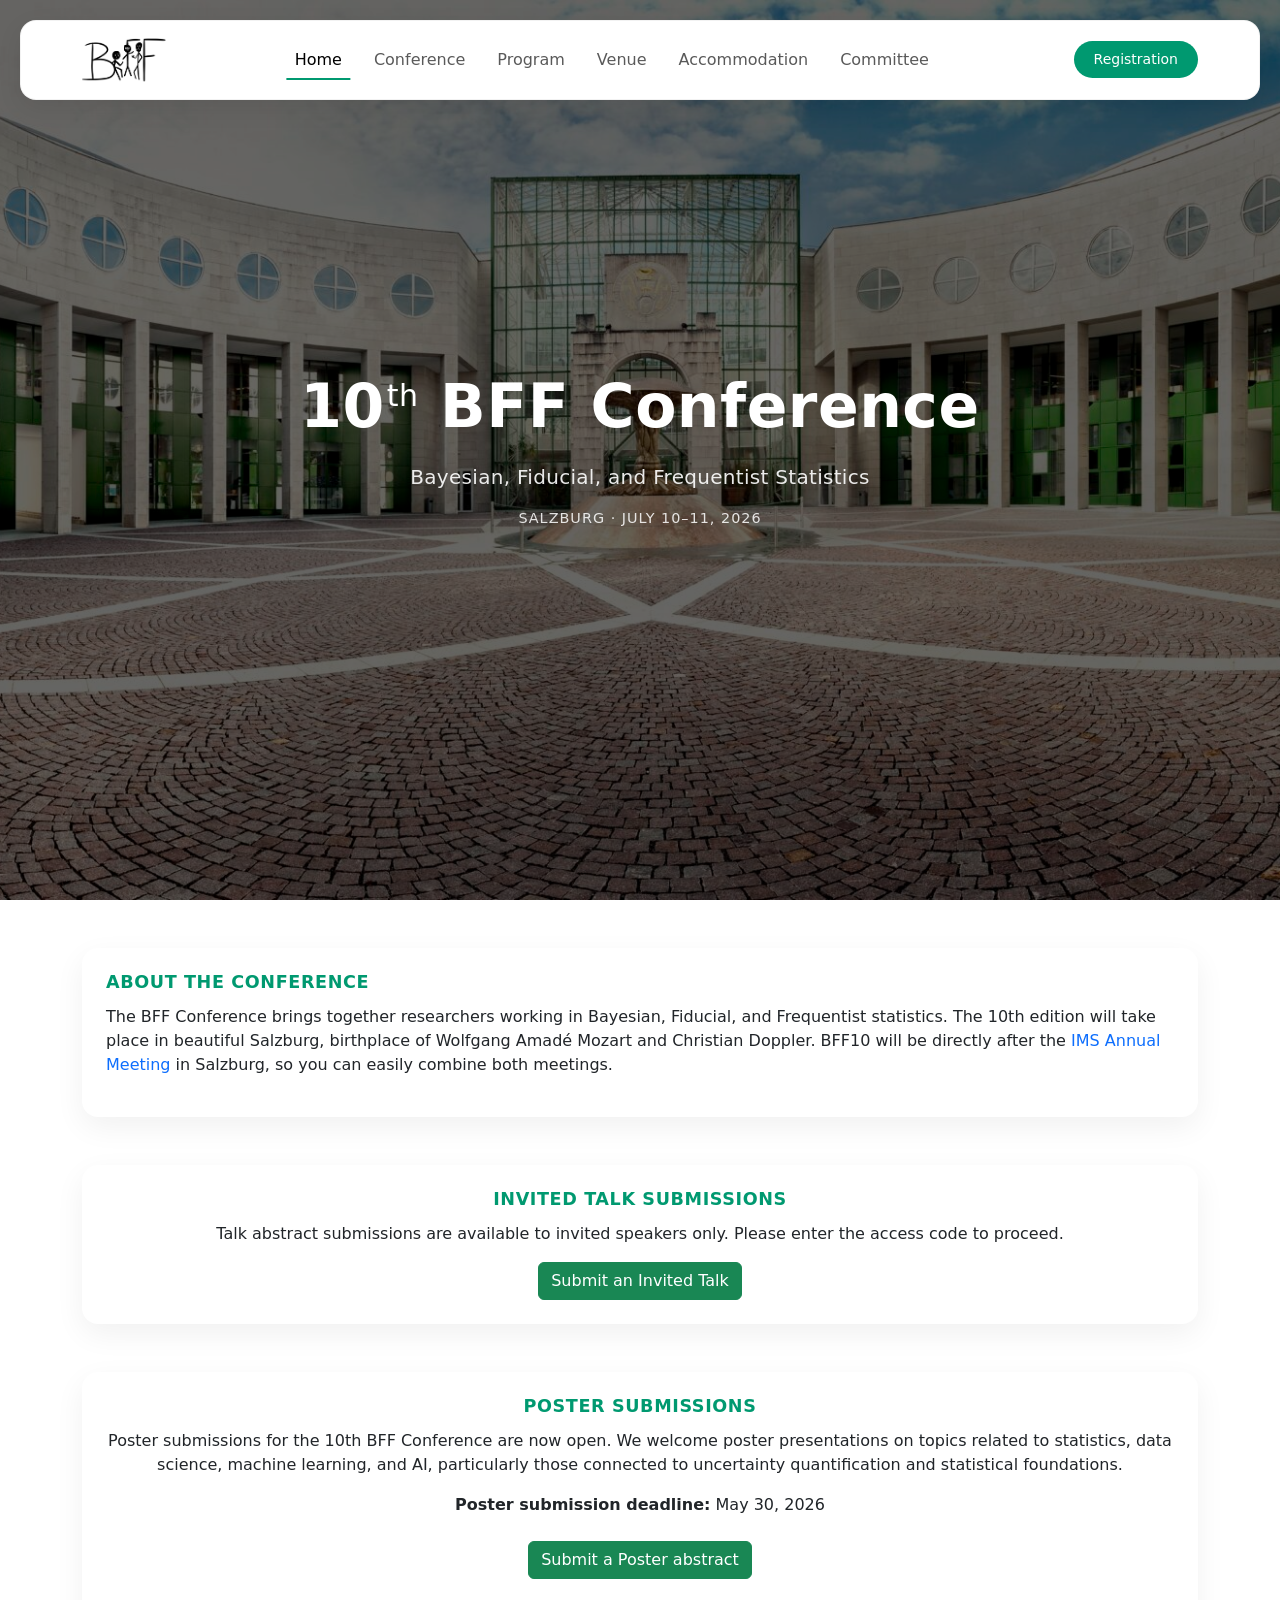
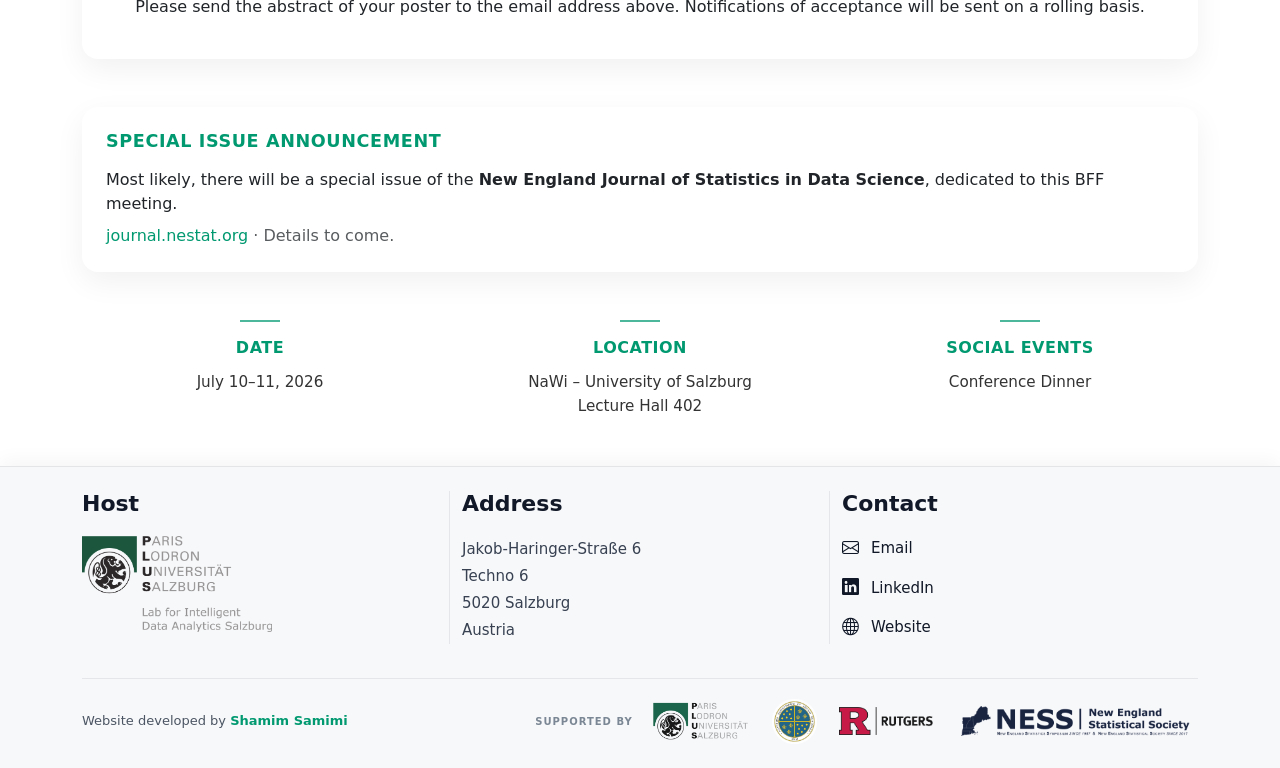
==== commit 634b8f9c: "corrected" ====
--- a/index.html
+++ b/index.html
@@ -1,175 +1,331 @@
-
 <!DOCTYPE html>
 <html lang="en">
 <head>
     <meta charset="UTF-8">
     <meta name="viewport" content="width=device-width, initial-scale=1.0">
-    <title>Document</title>
-    <link href="css/bootstrap.min.css" rel="stylesheet">
+    <title>Home | 10th BFF Conference</title>
     <link href="css/style.css" rel="stylesheet">
-    
+    <link href="https://cdn.jsdelivr.net/npm/bootstrap@5.3.8/dist/css/bootstrap.min.css" rel="stylesheet"  integrity="sha384-sRIl4kxILFvY47J16cr9ZwB07vP4J8+LH7qKQnuqkuIAvNWLzeN8tE5YBujZqJLB" crossorigin="anonymous">
+    <link rel="stylesheet" href="https://cdn.jsdelivr.net/npm/bootstrap-icons@1.11.3/font/bootstrap-icons.css">
 </head>
 <body>
-<nav class="navbar navbar-expand-lg bg-light py-3 fixed-top">
-  <div class="container">
-    <a class="navbar-brand" href="https://imstat.org/" target="_blank" rel="noopener">
-      <img src="images/ims-logo.png" style="height: 40px;" alt="IMS">
-    </a>
-
-    <button class="navbar-toggler" type="button" data-bs-toggle="collapse" data-bs-target="#navmenu"
-      aria-controls="navmenu" aria-expanded="false" aria-label="Toggle navigation">
-      <span class="navbar-toggler-icon"></span>
-    </button>
-
-    <div class="collapse navbar-collapse" id="navmenu">
-      <ul class="navbar-nav ms-auto align-items-lg-center">
-        <li class="nav-item">
-          <a href="index.html" class="nav-link">Home</a>
-        </li>
-
-        <li class="nav-item">
-          <a href="program.html" class="nav-link">Program</a>
-        </li>
-
-        <li class="nav-item">
-          <a href="accommodation.html" class="nav-link">Accommodation</a>
-        </li>
-
-        <li class="nav-item">
-          <a href="venue.html" class="nav-link">Venue</a>
-        </li>
-
-        <li class="nav-item">
-          <a href="partners.html" class="nav-link">Partners</a>
-        </li>
-
-        <!-- ✅ Dropdown as a real nav item -->
-        <li class="nav-item dropdown">
-          <a class="nav-link dropdown-toggle nav-cta-dd"
-             href="#"
-             role="button"
-             data-bs-toggle="dropdown"
-             data-bs-display="static"
-             aria-expanded="false">
-            Registration &amp; Submission
-          </a>
-
-          <ul class="dropdown-menu dropdown-menu-end">
-            <li>
-              <a class="dropdown-item"
-                 href="https://imstat.org/shop/2026-ims-annual-meeting/"
-                 target="_blank" rel="noopener">
-                Registration
-              </a>
-            </li>
-
-            <li>
-              <a class="dropdown-item"
-                 href="#"
-                 onclick="event.preventDefault(); showInvitedInfo();">
-                Invited talk submission
-              </a>
-            </li>
-
-            <li>
-              <a class="dropdown-item"
-                 href="https://imstat.org/2026-ims-annual-meeting/contributed-talk-submission/"
-                 target="_blank" rel="noopener">
-                Contributed talk submission
-              </a>
-            </li>
-          </ul>
-        </li>
-
-      </ul>
-    </div>
-  </div>
-</nav>
-
-
-    
-    <section class="bg-light">
-        <div class="container-fluid">
-            <div class="d-sm-flex">
-                <img class="img-fluid" src="images/Salzach_Festung_bruecken (2).jpg" alt="Festung_Salzach1">
-            </div>
-        </div>
-        <div class="container p-5">
-            <h1 class="display-6">IMS Annual Meeting 2026</h1>
-            <div class="container mt-3 p-2">
-                <p class="fs-6">We are delighted to inform you that the IMS Annual Meeting 2026 will take place in Salzburg, Austria, on <strong>6-9 July 2026</strong> at <a class="text-decoration-none" href="https://www.salzburgcongress.at/en" target="_blank">Salzburg Congress</a>.<br><br>Salzburg is renowned as the birthplace of Wolfgang Amadé Mozart and Christian Doppler and the picturesque setting for the film "The Sound of Music". As the city of music, it is the home of the Salzburg Festival, which is among the most famous annual Western classical music festivals in the world. It will kick off shortly after the IMS Annual Meeting.<br><br>
-
-                Salzburg is also a spectacularly scenic city, with beautiful surroundings for almost any type of outdoor activity. An ideal destination for a summer visit, and centrally located in Europe.
-
-                The conference will cover a broad range of topics from statistics and probability, as well as the IMS Wald Lecture by <a href="https://www.h-its.org/people/prof-dr-tilmann-gneiting/" style="text-decoration: none;">Tilmann Gneiting</a>, the Blackwell Lecture by <a href="https://statistics.rutgers.edu/people-pages/faculty/people/376-cun-hui-zhang" style="text-decoration: none;">Cun-Hui Zhang</a>, Medaillion Award Lectures by <a href="https://www.publichealth.columbia.edu/profile/ian-mckeague-phd" style="text-decoration: none;">Ian McKeague</a>, <a href="https://sites.stat.columbia.edu/bodhi/Bodhi/Welcome.html" style="text-decoration: none;">Bodhisattva Sen</a>, and <a href="https://www.universiteitleiden.nl/en/staffmembers/jelle-goeman#tab-1" style="text-decoration: none;">Jelle Goeman</a>, and the IMS Presidential Address by <a href="https://vivo.brown.edu/display/kramanan" style="text-decoration: none;">Kavita Ramanan</a>, in addition to several other plenary, invited, and contributed presentations.<br><br>
-                
-
-                Conference participants will be treated to a classical chamber concert, by joint Invitation of the Federal State of Salzburg and the City of Salzburg.<br><br>
-
-                
-                The IMS Annual Meeting 2026 in Salzburg is organized in close partnership with the university and its <a href="https://www.plus.ac.at/aihi/der-fachbereich/departments/dsss/?lang=en" class="text-decoration-none" target="_blank">Data Science, Statistics, Stochastics group</a> at <a href="https://www.plus.ac.at/aihi/der-fachbereich/departments/?lang=en" class="text-decoration-none" target="_blank">the Department of Artifical Intelligence and Human Interfaces</a>. Salzburg's university was founded in 1622 by Prince-Archbishop Paris Lodron and thus bears the name Paris Lodron University Salzburg <a href="https://www.plus.ac.at/?lang=en" class="text-decoration-none" target="_blank">(PLUS)</a>.<br><br>
-                We hope you will be able to join us!<br><br>
-
-                Kavita Ramanan, IMS President<br>
-                Genevera Allen, Program Chair: Statistics<br>
-                Remco van der Hofstad, Program Chair: Probability<br>
-                Arne Bathke, Local Host Program Chair<br>
-                </p><br>
-                <p><strong>P.S.</strong> Immediately afterwards, the <a href="https://bffconference.github.io/bff-salzburg-2026/" target="_blank" style="text-decoration: none;">10th BFF Conference 2026</a> will take place in Salzburg on 10–11 July 2026.</p><br><br>
-            </div>
+  <!-- Navbar Start -->
+  <nav class="navbar navbar-expand-lg fixed-top">
+    <div class="container">
+      <a class="navbar-brand me-auto" href="https://www.bff-stat.org/">
+  <img src="photo-bff/BFF_logo.webp" alt="BFF Logo" class="img-fluid" style="max-height:45px;">
+</a>
+      <div class="offcanvas offcanvas-end" tabindex="-1" id="offcanvasNavbar"
+      aria-labelledby="offcanvasNavbarLabel">
+      
+        <div class="offcanvas-header">
+              
+          <h5 class="offcanvas-title" id="offcanvasNavbarLabel">Logo</h5>
+
+          <button type="button" class="btn-close" data-bs-dismiss="offcanvas" aria-label="Close">
+          </button>
         </div>
         
+        <div class="offcanvas-body">
+          <ul class="navbar-nav justify-content-center flex-grow-1 pe-3">
+            <li class="nav-item">
+              <a class="nav-link mx-lg-2 active" aria-current="page" href="index.html">Home</a>
+            </li>
+            <li class="nav-item">
+              <a class="nav-link mx-lg-2" href="conference.html">Conference</a>
+            </li>
+            <li class="nav-item">
+              <a class="nav-link mx-lg-2" href="program.html">Program</a>
+            </li>
+            <li class="nav-item">
+              <a class="nav-link mx-lg-2" href="venue.html">Venue</a>
+            </li>
+            <li class="nav-item">
+              <a class="nav-link mx-lg-2" href="accommodation.html">Accommodation</a>
+            </li>
+            <li class="nav-item">
+              <a class="nav-link mx-lg-2" href="committee.html">Committee</a>
+            </li>
+          </ul>
+        </div>
+      </div>
+      <a href="registration.html" class="login-button">Registration</a>
+      <button class="navbar-toggler pe-0" type="button" data-bs-toggle="offcanvas" data-bs-target="#offcanvasNavbar"
+        aria-controls="offcanvasNavbar" aria-label="Toggle navigation">
+        <span class="navbar-toggler-icon"></span>
+      </button>
+    </div>
+  </nav>
+  <!-- Navbar End -->
+
+  <!-- hero section -->
+   <section class="hero-section">
+    <div class="container d-flex align-items-center justify-content-center fs-1 text-white flex-column">
+      <h1 class="conference-title">10<span class="ordinal">th</span> BFF Conference</h1>
+      
+      <p class="conference-subtitle">Bayesian, Fiducial, and Frequentist Statistics</p>
+      
+    <p class="conference-meta mb-0">
+      Salzburg · July 10–11, 2026
+    </p>
+    </div>
+
+   </section>
+  <!-- end hero section -->
+
+  <section class="container mt-5 mb-5">
+    <div class="info-card">
+      <h2 class="section-title">About the Conference</h2>
+
+      <p class="mb-3">
+        The BFF Conference brings together researchers working in Bayesian,
+    Fiducial, and Frequentist statistics. The 10th edition will take place
+    in beautiful Salzburg, birthplace of Wolfgang Amadé Mozart and Christian Doppler. BFF10 will be directly after the <a href="https://ims2026.github.io/IMS2026/" target="_blank" style="text-decoration: none;">IMS Annual Meeting</a> in Salzburg, so you can easily combine both meetings.
+      </p>
+    </div>
+  </section>
+
+  <!--invited talk submission-->
+
+  <section class="container mb-5">
+  <div class="info-card text-center">
+    
+
+    <h2 class="section-title">Invited Talk Submissions</h2>
+
+    <p class="mb-3">
+      Talk abstract submissions are available to invited speakers only.
+      Please enter the access code to proceed.
+    </p>
+
+    <button type="button"
+            class="btn btn-success poster-btn"
+            data-bs-toggle="modal"
+            data-bs-target="#talkPasswordModal">
+      Submit an Invited Talk
+    </button>
+
+  </div>
+</section>
+
+  <!--poster submission-->
+      <section class=" container mb-5">
+  <div class="info-card text-center">
+
+    <h2 class="section-title">Poster Submissions</h2>
+
+    <p class="mb-3">
+      Poster submissions for the 10th BFF Conference are now open. 
+      We welcome poster presentations on topics related to statistics,
+      data science, machine learning, and AI, particularly those connected
+      to uncertainty quantification and statistical foundations.
+    </p>
+
+    <p class="mb-4">
+      <strong>Poster submission deadline:</strong> May 30, 2026
+    </p>
+
+    <a href="mailto:bff10.submission@gmail.com" class="btn btn-success poster-btn"> Submit a Poster abstract </a>
+
+    <p class="mt-3 text-muted mb-0">
+      <p class="mb-0">
+    Please send the abstract of your poster to the email address above. Notifications of acceptance will be sent on a rolling basis.
+    </p>
+    </p>
+
+  </div>
     </section>
-
-
-      
-        <!-- فوتر -->
-        <section id="footer" class="bg-primary text-light">
-  <div class="container">
-
-    <div class="d-flex flex-column flex-md-row align-items-center justify-content-between py-4">
-      
-      <!-- لوگو سمت چپ -->
-      <div class="order-1 order-md-1 mb-3 mb-md-0">
-        <a href="https://www.plus.ac.at/?lang=en" target="_blank">
-          <img src="images/uni-sbg-logo-white.jpg"
-               alt="University Logo"
-               class="footer-logo img-fluid"
-               style="height: 40px;">
+  <section class="container mb-5">
+  <div class="info-card conference-update-card">
+    
+
+    <h2 class="section-title mb-3">Special Issue Announcement</h2>
+
+    <p class="mb-2">
+      Most likely, there will be a special issue of the
+      <strong>New England Journal of Statistics in Data Science</strong>,
+      dedicated to this BFF meeting.
+    </p>
+
+    <p class="mb-0">
+      <a href="https://journal.nestat.org/" target="_blank" class="external-link">
+        journal.nestat.org
+      </a>
+      <span class="text-muted">· Details to come.</span>
+    </p>
+  </div>
+</section>
+
+<section class="container my-5 conference-info">
+  <div class="row text-center">
+    <div class="col-md-4 info-item">
+  <h5>
+      Date
+  </h5>
+  <p>July 10–11, 2026</p>
+</div>
+    <div class="col-md-4 info-item">
+  <h5>Location</h5>
+  <p>
+      NaWi – University of Salzburg
+    <br>
+      Lecture Hall 402
+  </p>
+</div>
+    <div class="col-md-4 info-item">
+      <h5>Social Events</h5>
+      <p>
+        Conference Dinner<br>
+      </p>
+    </div>
+  </div>
+</section>
+
+
+
+
+<script src="https://cdn.jsdelivr.net/npm/bootstrap@5.3.8/dist/js/bootstrap.bundle.min.js" integrity="sha384-FKyoEForCGlyvwx9Hj09JcYn3nv7wiPVlz7YYwJrWVcXK/BmnVDxM+D2scQbITxI" crossorigin="anonymous"></script>
+
+<!-- Footer Start -->
+
+<footer class="site-footer mt-5">
+  <div class="container footer-container py-4">
+
+    <div class="footer-top row gy-4 text-center text-md-start justify-content-center">
+
+      <!-- Host -->
+      <div class="col-md-4 footer-block">
+        <h6 class="footer-title">Host</h6>
+        <a href="https://idalab.at/" target="_blank" class="footer-host">
+          <img src="photo-bff/Sublogo-IDA-Lab.png" alt="IDA Lab Salzburg" class="footer-host-logo">
         </a>
       </div>
 
-      <!-- متن وسط -->
-      <div class="order-2 order-md-2 text-center mx-auto">
-        <small>
-          <a href="https://www.salzburg.info/en/b2b/galleryhistorical-old-city-of-salzburg_image-280676"
-             class="text-decoration-none text-light" target="_blank">
-            Photo credit: Tourismus Salzburg
-          </a>
-        </small>
-        <div class="text-center pb-2">
-  <small style="font-size:11px; opacity:0.7;">
-    Website developed by Shamim Samimi
-  </small>
+      <!-- Address -->
+      <div class="col-md-4 footer-block">
+        <h6 class="footer-title">Address</h6>
+        <p class="footer-text mb-0">
+          Jakob-Haringer-Straße 6<br>
+          Techno 6<br>
+          5020 Salzburg<br>
+          Austria
+        </p>
+      </div>
+
+      <!-- Contact -->
+      <div class="col-md-4 footer-block">
+        <h6 class="footer-title">Contact</h6>
+        <div class="footer-social">
+          <a href="mailto:arne.bathke@plus.ac.at" class="footer-item">
+            <i class="bi bi-envelope"></i>
+            <span>Email</span>
+          </a>
+
+          <a href="https://www.linkedin.com/company/ida-lab-salzburg/" target="_blank" class="footer-item">
+            <i class="bi bi-linkedin"></i>
+            <span>LinkedIn</span>
+          </a>
+
+          <a href="https://idalab.at/" target="_blank" class="footer-item">
+            <i class="bi bi-globe"></i>
+            <span>Website</span>
+          </a>
+        </div>
+      </div>
+
+    </div>
+
+    <div class="footer-bottom">
+      <div class="footer-credit">
+        Website developed by <span class="credit-name">Shamim Samimi</span>
+      </div>
+
+      <div class="footer-supporters">
+        <span class="footer-supporters-label">Supported by</span>
+
+        <div class="footer-supporters-logos">
+          <a href="https://www.plus.ac.at/" target="_blank" class="footer-supporter-link">
+            <img src="photo-bff/UNI_LOGO_Vektor_RGB_01.png" alt="Paris Lodron University of Salzburg" class="footer-supporter-logo plus-logo">
+          </a>
+
+          <a href="https://euro-acad.eu/" target="_blank" class="footer-supporter-link">
+            <img src="photo-bff/Logo_Emblem.png" alt="European Academy of Sciences and Arts" class="footer-supporter-logo academy-logo">
+          </a>
+
+          <a href="https://www.rutgers.edu/" target="_blank" class="footer-supporter-link">
+            <img src="photo-bff/rutgers-logo.png" alt="Rutgers University" class="footer-supporter-logo rutgers-logo">
+          </a>
+
+          <a href="https://nestat.org/" target="_blank" class="footer-supporter-link">
+            <img src="photo-bff/nestat.png" alt="New England Statistical Society" class="footer-supporter-logo nestat-logo">
+          </a>
+        </div>
+      </div>
+    </div>
+
+  </div>
+</footer>
+
+
+<!-- Footer End -->
+<div class="modal fade" id="talkPasswordModal" tabindex="-1" aria-labelledby="talkPasswordModalLabel" aria-hidden="true">
+  <div class="modal-dialog modal-dialog-centered">
+    <div class="modal-content password-modal">
+
+      <div class="modal-header">
+        <h5 class="modal-title" id="talkPasswordModalLabel">Invited Talk Submission Access</h5>
+        <button type="button" class="btn-close" data-bs-dismiss="modal" aria-label="Close"></button>
+      </div>
+
+      <div class="modal-body">
+        <p class="password-modal-text">
+          Please enter the access code you received after your registration was confirmed.
+        </p>
+
+        <input type="password"
+               id="talkPasswordInput"
+               class="form-control"
+               placeholder="Enter access code">
+
+        <p id="talkPasswordError" class="password-error mt-2 mb-0 d-none">
+          Incorrect access code. Please try again.
+        </p>
+      </div>
+
+      <div class="modal-footer">
+        <button type="button" class="btn btn-outline-secondary" data-bs-dismiss="modal">
+          Cancel
+        </button>
+
+        <button type="button" class="btn btn-success" onclick="checkTalkPassword()">
+          Continue
+        </button>
+      </div>
+
+    </div>
+  </div>
 </div>
-      </div>
-
-      <div class="order-3 d-none d-md-block" style="width: 120px;"></div>
-
-    </div>
-
-  </div>
-</section>
-      
+<script>
+  function checkTalkPassword() {
+    const input = document.getElementById("talkPasswordInput");
+    const error = document.getElementById("talkPasswordError");
+
+    const correctPassword = "BFF26!Talk_Q7m";
+    const targetLink = "https://statistics.rutgers.edu/bff-10-salzburg-abstract-submission";
+
+    if (input.value === correctPassword) {
+      window.location.href = targetLink;
+    } else {
+      error.classList.remove("d-none");
+      input.classList.add("is-invalid");
+    }
+  }
+
+  document.getElementById("talkPasswordInput").addEventListener("input", function () {
+    document.getElementById("talkPasswordError").classList.add("d-none");
+    this.classList.remove("is-invalid");
+  });
+</script>  
     
-    <script src="https://cdn.jsdelivr.net/npm/bootstrap@5.3.3/dist/js/bootstrap.bundle.min.js" integrity="sha384-YvpcrYf0tY3lHB60NNkmXc5s9fDVZLESaAA55NDzOxhy9GkcIdslK1eN7N6jIeHz" crossorigin="anonymous"></script>
-    <script>
-  function showInvitedInfo() {
-    alert('Invited speakers will receive the submission information by email.');
-  }
-</script>
 </body>
-
-</body>
-</html>
-
+</html>
--- a/css/style.css
+++ b/css/style.css
@@ -1,407 +1,971 @@
-
-.bg-primary{
-    background: linear-gradient(90deg, var(--bs-white), var(--bs-green)) !important;
+body.internal-page {
+  padding-top: 120px;   /* اگر زیاد بود بعداً می‌تونیم مثلاً 100ش کنیم */
 }
 
 .navbar {
-    box-shadow: 0px 4px 10px rgba(0, 0, 0, 0.1) !important;
-    background: linear-gradient(90deg, rgba(255, 255, 255, 1), rgba(240, 240, 240, 1)) !important;
-}
-
-.footer-logo {
-    width: 100px !important;  /* تنظیم عرض */
-    height: auto !important;  /* ارتفاع متناسب */
-    max-width: 100% !important;  /* واکنش‌گرا */
-    opacity: 0.8 !important;  /* کمی محو برای هماهنگی با فوتر */
-}
-
-body {
-    padding-top: 70px !important; /* تنظیم ارتفاع بر اساس اندازه Navbar */
-}
-
-h1 {
-    color: #003366 !important; /* یا هر رنگی که انتخاب می‌کنی */
-}
-
+    background-color: #fff;
+    height: 80px;
+    margin: 20px !important;
+    border-radius: 16px;
+    padding: 0.5rem !important;
+    box-shadow: 0 8px 24px rgba(0, 0, 0, 0.08);
+    border: 1px solid rgba(0, 0, 0, 0.05);
+
+
+}
 .navbar-brand{
-    color: green !important;
-}
-
-.nav-link:hover{
-    color: green !important;
-}
-
-.table {
-    max-width: 90% !important; /* کاهش عرض بدون از بین رفتن ریسپانسیو */
-    margin: auto !important; /* قرار دادن جدول در مرکز */
-    border-radius: 10px !important; /* گرد کردن گوشه‌های جدول */
-    overflow: hidden !important; /* جلوگیری از تداخل بردرهای گرد با جدول */
-}
-.table th, .table td { /* رنگ خاکستری برای حاشیه */
-    text-align: center !important; /* وسط چین کردن محتوا */
-}
-
-.thead {
-    background-color: #f8f9fa !important; /* رنگ پیش‌فرض برای هدر */
-    border-radius: 10px 10px 0 0 !important;
-}
-.btn-success {
-    white-space: nowrap;
-}
-
-.partner-card {
-        border: 1px solid #e0e0e0 !important;
-        border-radius: 10px !important;
-        padding: 20px !important;
-        box-shadow: 0 2px 8px rgba(0,0,0,0.05) !important;
-        transition: 0.3s ease-in-out !important;
+    font-size: 24px;
+    font-weight: 500 ;
+    color: #009970 !important;
+}
+
+.login-button{
+    background-color: #009970;
+    color: #fff;
+    font-size: 14px;
+    padding: 8px 20px;
+    border-radius: 50px;
+    text-decoration: none;
+    transition: 0.3s background-color;
+}
+.login-button:hover{
+    background-color: #00b383;
+    color: #fff;
+    text-decoration: none;
+}
+
+.navbar-toggler {
+    border: none !important;
+    font-size: 1.25rem;
+
+}
+.navbar-toggler:focus, .btn-close:focus{
+    box-shadow: none;
+    outline: none;
+}
+
+.nav-link {
+    font-weight: 500 !important;
+    color: #666777;
+    position: relative;
+}
+
+.nav-link:hover, .nav-link.active{
+    color: #000;
+}
+
+@media (min-width: 992px) {
+    .nav-link::before {
+        content: "";
+        position: absolute;
+        bottom: 0;
+        left: 50%;
+        transform: translateX(-50%);
+        width:0;
+        height: 2px;
+        background-color: #009970;
+        visibility: hidden;
+        transition: 0.3s ease-in-out;
     }
 
-.partner-card:hover {
-        transform: translateY(-5px) !important;
-        box-shadow: 0 4px 16px rgba(0,0,0,0.1) !important;
+    .nav-link:hover::before, .nav-link.active::before {
+        width: 100%;
+        visibility: visible;
+
     }
-
-.partner-name {
-        font-size: 1.2rem !important;
-        font-weight: 600 !important;
-        margin-bottom: 10px !important;
-    }
-
-.link-button {
-        color: #0d6efd !important;
-        font-weight: 500 !important;
-        text-decoration: none !important;
-    }
-
-.link-button:hover {
-        text-decoration: underline !important;
-    }
-
-.contact-email {
-        font-weight: bold !important;
-        color: #198754 !important;
-    }
-
-
-
-    .participants-grid {
-  display: grid !important;
-  grid-template-columns: repeat(auto-fit, minmax(240px, 1fr)) !important;
-  gap: 20px !important;
-  margin-top: 30px !important;
-}
-
-.participant-card {
-  display: block !important;
-  padding: 16px !important;
-  border-radius: 12px !important;
-  text-decoration: none !important;
-  color: #212529 !important;
-  background-color: #f8f9fa;
-  box-shadow: 0 2px 6px rgba(0,0,0,0.1) !important;
-  transition: all 0.3s ease in-out !important;
-}
-
-.participant-card:hover {
-  background-color: #e9ecef;
-  transform: translateY(-5px) !important;
-  box-shadow: 0 4px 12px rgba(0,0,0,0.15) !important;
-}
-
-.participant-card h4 {
-  margin-bottom: 8px !important;
-  color: #0d6efd !important;
-}
-
-.participant-card p {
-  margin: 2px 0 !important;
-}
-
-
-/* ===== Grid-based schedule (cleaner, more timetable-like) ===== */
-
-.schedule-wrap {
-  overflow-x: auto;
-  -webkit-overflow-scrolling: touch;
-  padding-bottom: 8px;
-}
-
-/* tighter grid */
-.schedule-grid {
-  min-width: 980px;
-  display: grid;
-  grid-template-columns: 130px repeat(4, minmax(180px, 1fr));
-  column-gap: 14px;
-  row-gap: 14px;
-}
-
-/* base cell */
-.schedule-grid .cell {
-  border: 1px solid #e2efe7;
-  border-radius: 12px;
-  background: #fff;
-  padding: 12px 14px;
-  line-height: 1.35;
-  color: #1f2933;
-}
-
-/* corner: make it a label, not empty space */
-.schedule-grid .corner {
-  background: transparent;
-  border: none;
-  padding: 0;
-}
-
-/* day headers: less “big cards”, more header bars */
-.schedule-grid .day-head {
-  background: #eaf6ef;
-  border-color: #d7eadf;
-  text-align: center;
-  font-weight: 700;
-  color: #143524;
-  padding: 14px 10px;
-  border-radius: 14px;
-}
-
-/* time column: compact & label-like */
-.schedule-grid .time {
-  background: #f4fbf8;
-  border-color: #e2efe7;
-  font-weight: 700;
-  color: #2f5d48;
-  text-align: center;
-  white-space: nowrap;
-  padding: 12px 10px;
-}
-.schedule-grid .time {
-  display: flex;
-  align-items: center;     /* وسط عمودی */
-  justify-content: center; /* وسط افقی */
-}
-
-/* slots: reduce height + control wrapping */
-.schedule-grid .slot {
+}
+
+.hero-section{
+    background: url(../photo-bff/pano-01_2020-04-01_NW-Fakultaet_aussen-Eingang-Architektur_Panorama_LC-scaled.jpg) no-repeat center ;
+    background-size: cover;
+    width: 100%;
+    height: 100vh;
+
+}
+
+.hero-section::before {
+    content: "";
+    position: absolute;
+    top: 0;
+    right: 0;
+    bottom: 0;
+    left: 0;
+    background-color: rgba(0, 0, 0, 0.6); 
+}
+
+.hero-section .container {
+    height: 100vh;
+    z-index: 1;
+    position: relative;
+
+}
+.hero-section h1 {
+    font-size: 1.5em;
+}
+
+.hero-section h2 {
+    font-size: 1.2em;
+}
+
+
+
+.conference-title {
+  font-size: 3rem;
+  font-weight: 600;
+  letter-spacing: 0.5px;
+}
+
+.conference-title .ordinal {
+  font-size: 0.5em;
+  vertical-align: super;
+  margin-left: 2px;
+  font-weight: 400;
+}
+
+.conference-subtitle {
+  margin-top: 0.75rem;
+  font-size: 1.25rem;
+  font-weight: 400;
+  letter-spacing: 0.3px;
+  opacity: 0.9;
+}
+
+.conference-intro {
+  max-width: 720px;
+  font-size: 1.05rem;
+  line-height: 1.7;
+  font-weight: 400;
+  color: #333;
+  letter-spacing: 0.2px;
+}
+
+.conference-info {
+  margin-top: 4rem;
+  margin-bottom: 4rem;
+}
+
+.info-item h5 {
+  font-size: 1rem;
+  font-weight: 600;
+  letter-spacing: 0.5px;
+  margin-bottom: 0.75rem;
+  text-transform: uppercase;
+  color: #009970;
+}
+
+.info-item p {
+  font-size: 0.95rem;
+  line-height: 1.6;
+  color: #333;
+  margin: 0;
+}
+
+.info-item::before {
+  content: "";
+  display: block;
+  width: 40px;
+  height: 2px;
+  background-color: #009970;
+  margin: 0 auto 1rem;
+  opacity: 0.7;
+}
+
+.calendar-link {
+  text-decoration: none;
+  color: #009970;
+}
+
+.calendar-link:hover {
+  text-decoration: underline;
+}
+
+
+
+/* Venue page hero */
+.page-hero {
+  min-height: 220px;
   display: flex;
   align-items: center;
   justify-content: center;
-  text-align: center;
-  min-height: 72px;              /* smaller = cleaner */
-  padding: 12px 14px;
-}
-
-/* keep text looking consistent */
-.schedule-grid .slot,
-.schedule-grid .time,
-.schedule-grid .day-head {
+
+  margin: 0 24px 24px;  
+  border-radius: 18px;
+
+  background:
+    linear-gradient(
+      rgba(0,0,0,0.65),
+      rgba(0,0,0,0.55)
+    ),
+    url("../photo-bff/DSC0287_2016-04-04_Architektur-innen-NW_LC_WEB-scaled.jpg") center/cover no-repeat;
+}
+
+
+
+
+
+.page-title{
+  font-size: 1.7rem;   
+  font-weight: 600;
+  letter-spacing: 0.3px;
+}
+
+.page-subtitle{
+  font-size: 0.95rem;
+  opacity: 0.9;
+  margin-top: 4px;
+}
+
+/* Cards */
+.info-card{
+  background: #fff;
+  border-radius: 16px;
+  padding: 24px;
+  box-shadow: 0 10px 30px rgba(0,0,0,0.06);
+}
+
+/* Section headings */
+.section-title{
+  font-size: 1.1rem;
+  font-weight: 700;
+  letter-spacing: 0.6px;
+  text-transform: uppercase;
+  color: #009970;
+  margin-bottom: 0.75rem;
+}
+
+.mini-title{
   font-size: 1rem;
-}
-
-/* prevent ugly wrapping */
-.schedule-grid .slot {
-  word-break: normal;
-  overflow-wrap: anywhere;       /* if needed, wraps nicely */
-}
-
-.schedule-grid .slot > span {
+  font-weight: 650;
+  margin-bottom: 0.5rem;
+}
+
+.clean-list{
+  list-style: none;
+  padding-left: 0;
+}
+
+.clean-list li{
+  padding: 0.3rem 0;
+  border-bottom: 1px solid rgba(0,0,0,0.06);
+}
+
+.clean-list li:last-child{
+  border-bottom: none;
+}
+/* کارت ویژه plenary */
+
+
+/* اسم کمی قوی‌تر */
+.plenary-card .member-name{
+  font-size: 1.2rem;
+  font-weight: 700;
+}
+
+
+.plenary-badge{
   display: inline-block;
-  max-width: 28ch;               /* keeps line breaks consistent */
-}
-
-/* break rows */
-.schedule-grid .break-time {
-  background: #eef8f2;
-  border-color: #dff2e7;
-}
-
-.schedule-grid .break {
-  background: #f1fbf6;
-  border-color: #dff2e7;
-  font-style: italic;
-  color: #2f6b52;
-}
-
-/* evening */
-.schedule-grid .evening {
-  background: #eef7f2;
-  border-color: #dbece2;
-}
-
-/* empty placeholders look intentional */
-.schedule-grid .empty {
-  background: #fbfdfc;
-  border-style: dashed;
-  color: #8aa596;
-}
-
-/* Navbar action buttons */
-.nav-actions .btn {
+  margin-top: 10px;
+  margin-left: 20px;
+  padding: 5px 10px;
+  border-radius: 999px;
+  font-size: 0.75rem;
+  font-weight: 600;
+
+  background: rgba(0,153,112,0.12);
+  color: #009970;
+}
+.committee-card{
+  background: #fff;
+  border-radius: 16px;
+  padding: 22px 22px 18px;
+  border: 1px solid rgba(0,0,0,0.06);
+  box-shadow: 0 10px 30px rgba(0,0,0,0.06);
+  position: relative;
+  transition: transform 0.18s ease, box-shadow 0.18s ease;
+}
+
+.committee-card:hover{
+  transform: translateY(-2px);
+  box-shadow: 0 14px 40px rgba(0,0,0,0.10);
+}
+
+.member-name{
+  font-size: 1.1rem;
+  font-weight: 650;
+  margin: 0;
+}
+
+.member-affiliation{
+  color: #444;
+  margin: 0;
+  line-height: 1.5;
+}
+
+.member-role{
+  display: inline-block;
+  margin-top: 12px;
+  padding: 6px 10px;
+  border-radius: 999px;
+  background: rgba(0,153,112,0.10);
+  color: #009970;
+  font-size: 0.85rem;
+  font-weight: 600;
+}
+
+.member-link {
+  text-decoration: none;
+  color: inherit;
+  display: inline-block;
+}
+
+.member-link:hover .member-name {
+  color: #009970;
+  text-decoration: underline;
+}
+
+.external-icon {
+  font-size: 0.7em;
+  opacity: 0.6;
+  margin-left: 4px;
+}
+
+.external-link {
+  color: #009970;
+  text-decoration: none;
+}
+
+.external-link:hover {
+  text-decoration: underline;
+}
+
+.program-day {
+  padding: 16px 0 0;
+}
+
+.program-day-title {
+  font-size: 1rem;
+  font-weight: 600;
+  margin-bottom: 0.5rem;
+}
+
+.registration-status {
+  background-color: rgba(0, 153, 112, 0.15);
+  color: #ffffff;
+  border: 1px solid rgba(255, 255, 255, 0.5);
+  backdrop-filter: blur(4px);
+  font-size: 0.85rem;
+  padding: 0.3rem 0.8rem;
+  border-radius: 999px;
+}
+
+
+
+
+
+
+
+.site-footer{
+  background:#f7f8fa;
+  color:#1f2933;
+  border-top:1px solid rgba(0,0,0,0.08);
+  box-shadow:0 -6px 18px rgba(0,0,0,0.04);
+}
+
+.footer-container{
+  max-width:1120px;
+}
+
+/* Top layout */
+.footer-top{
+  margin-bottom:0;
+}
+
+.footer-block{
+  padding:0 34px;
+  min-height:100%;
+}
+
+.footer-block:not(:last-child){
+  border-right:1px solid rgba(15, 23, 42, 0.08);
+}
+
+/* Typography */
+.footer-title{
+  font-size:22px;
+  font-weight:650;
+  line-height:1.2;
+  color:#111827;
+  margin-bottom:18px;
+}
+
+.footer-text{
+  font-size:15px;
+  line-height:1.8;
+  color:#374151;
+}
+
+/* Host logo */
+.footer-host{
+  display:inline-block;
+  text-decoration:none;
+}
+
+.footer-host-logo{
+  width:190px;
+  max-width:100%;
+  height:auto;
+  display:block;
+  opacity:0.96;
+}
+
+/* Contact links */
+.footer-social{
+  display:flex;
+  flex-direction:column;
+  gap:14px;
+}
+
+.footer-item{
+  display:inline-flex;
+  align-items:center;
+  gap:12px;
+  color:#111827;
+  text-decoration:none;
+  font-size:15px;
+  font-weight:500;
+  transition:color 0.2s ease, transform 0.2s ease;
+}
+
+.footer-item i{
+  font-size:17px;
+}
+
+.footer-item:hover{
+  color:#009970;
+  transform:translateX(2px);
+}
+
+/* Bottom area */
+.footer-bottom{
+  margin-top:34px;
+  padding-top:20px;
+  border-top:1px solid rgba(15, 23, 42, 0.08);
+  display:flex;
+  align-items:center;
+  justify-content:space-between;
+  gap:24px;
+  flex-wrap:wrap;
+}
+
+.footer-credit{
+  font-size:13px;
+  color:#4b5563;
+}
+
+.credit-name{
+  color:#009970;
+  font-weight:600;
+}
+
+/* Supporters */
+.footer-supporters{
+  display:flex;
+  align-items:center;
+  gap:18px;
+  flex-wrap:wrap;
+  justify-content:flex-end;
+}
+
+.footer-supporters-label{
+  font-size:10px;
+  font-weight:700;
+  letter-spacing:1px;
+  text-transform:uppercase;
+  color:#7b8794;
+  white-space:nowrap;
+}
+
+.footer-supporters-logos{
+  display:flex;
+  align-items:center;
+  gap:22px;
+  flex-wrap:wrap;
+}
+
+.footer-supporter-link{
+  display:inline-flex;
+  align-items:center;
+  text-decoration:none;
+  transition:transform 0.2s ease, opacity 0.2s ease;
+}
+
+.footer-supporter-link:hover{
+  transform:translateY(-1px);
+  opacity:0.95;
+}
+
+.footer-supporter-logo{
+  display:block;
+  width:auto;
+  max-height:44px;
+  object-fit:contain;
+  opacity:0.9;
+  filter:saturate(0.95);
+}
+
+/* Individual logo sizing */
+.plus-logo{
+  max-height:40px;
+}
+
+.academy-logo{
+  max-height:45px;
+}
+
+.rutgers-logo{
+  max-height:28px;
+}
+
+.nestat-logo{
+  max-height:30px;
+}
+.footer-supporters-logos{
+  align-items: center;
+}
+/* Tablet */
+@media (max-width: 991.98px){
+  .footer-block{
+    padding:0;
+    text-align:center;
+  }
+
+  .footer-block:not(:last-child){
+    border-right:none;
+    border-bottom:1px solid rgba(15, 23, 42, 0.08);
+    padding-bottom:24px;
+  }
+
+  .footer-social{
+    align-items:center;
+  }
+
+  .footer-bottom{
+    flex-direction:column;
+    text-align:center;
+    gap:18px;
+  }
+
+  .footer-supporters{
+    justify-content:center;
+    flex-direction:column;
+    gap:12px;
+  }
+
+  .footer-supporters-logos{
+    justify-content:center;
+  }
+}
+
+/* Mobile */
+@media (max-width: 767.98px){
+  .footer-container{
+    max-width:92%;
+  }
+
+  .footer-title{
+    font-size:19px;
+    margin-bottom:14px;
+  }
+
+  .footer-text,
+  .footer-item{
+    font-size:14px;
+  }
+
+  .footer-host-logo{
+    width:160px;
+  }
+
+  .footer-credit{
+    font-size:12px;
+  }
+
+  .footer-supporter-logo{
+    max-height:36px;
+  }
+
+  .plus-logo{
+    max-height:42px;
+  }
+
+  .academy-logo{
+    max-height:44px;
+  }
+
+  .rutgers-logo{
+    max-height:28px;
+  }
+
+  .nestat-logo{
+    max-height:34px;
+  }
+}
+
+
+
+
+
+
+
+
+
+
+
+
+.map-card {
+  padding: 1.25rem;
+}
+
+.map-note {
+  font-size: 0.92rem;
+  color: #6c757d;
+}
+
+.map-frame-wrapper {
+  overflow: hidden;
+  border-radius: 14px;
+  border: 1px solid rgba(0, 0, 0, 0.08);
+  box-shadow: 0 6px 18px rgba(0, 0, 0, 0.08);
+}
+
+.map-frame-wrapper iframe {
+  width: 100%;
+  height: 100%;
+  display: block;
+}
+
+.map-link-btn {
+  display: inline-flex;
+  align-items: center;
+  justify-content: center;
+  padding: 0.45rem 0.9rem;
+  font-size: 0.88rem;
+  font-weight: 500;
+  text-decoration: none;
+  border-radius: 999px;
+  border: 1px solid #198754;
+  color: #198754;
+  background-color: transparent;
+  transition: all 0.2s ease;
+}
+
+.map-link-btn:hover {
+  background-color: #198754;
+  color: #fff;
+}
+
+@media (max-width: 768px) {
+  .map-card {
+    padding: 1rem;
+  }
+
+  .map-link-btn {
+    width: 100%;
+  }
+}
+
+.register-btn{
+  padding:10px 18px;
+  font-weight:400;
+  border-radius:999px;
+}
+
+
+
+.poster-btn{
+  padding:10px 22px;
+  font-weight:500;
+  border-radius:999px;
+}
+
+
+
+.registration-table {
+  --bs-table-bg: transparent;
+  --bs-table-striped-bg: transparent;
+  --bs-table-hover-bg: #fafcfb;
+  border-collapse: separate;
+  border-spacing: 0;
+  font-size: 0.95rem; 
+}
+
+.registration-table thead th {
+  background-color: #f8fbfa;
+  border-bottom: 1px solid rgba(0, 0, 0, 0.08);
+  padding: 0.75rem 0.6rem;   
+  vertical-align: bottom;
+  font-weight: 600;
+  color: #111;
+}
+
+.registration-table tbody td {
+  padding: 0.8rem 0.6rem;
+  border-bottom: 1px solid rgba(0, 0, 0, 0.08);
+  vertical-align: middle;
+}
+
+.registration-table tbody tr:last-child td {
+  border-bottom: none;
+}
+
+.category-col {
+  width: 36%;
+}
+
+.fee-heading {
+  display: block;
+  font-size: 1rem;
+  font-weight: 600;
+  color: #111;
+}
+
+.fee-date {
+  display: block;
+  margin-top: 0.3rem;
+  font-size: 0.82rem;
+  font-weight: 400;
+  color: #6c757d;
+}
+
+.category-title {
+  font-size: 0.98rem;
+  font-weight: 600;
+  color: #111;
+  line-height: 1.35;
+}
+
+.category-note {
+  margin-top: 0.2rem;
+  font-size: 0.82rem;
+  color: #6c757d;
+  line-height: 1.45;
+}
+
+.fee-price {
+  font-size: 1rem;
+  font-weight: 600;
+  color: #111;
   white-space: nowrap;
 }
 
-@media (max-width: 1200px) {
-  .nav-actions .btn {
-    padding: 0.35rem 0.55rem;
-    font-size: 0.85rem;
-  }
-}
-
-.nav-actions .btn { white-space: nowrap; }
-
-/* Navbar CTA links (not buttons) */
-
-.nav-cta{
+.registration-table tbody tr:hover {
+  background-color: #fafcfb;
+}
+
+.registration-table tbody tr:hover {
+  background-color: transparent;
+}
+
+.venue-note{
+  margin-top: 1rem;
+  padding: 0.9rem 1rem;
+  border-left: 3px solid #009970;
+  background: #f8fbfa;
+  border-radius: 10px;
+  font-size: 0.92rem;
+  line-height: 1.6;
+  color: #374151;
+}
+
+.venue-note strong{
+  color: #111827;
+  font-weight: 600;
+}
+
+.password-modal{
+  border-radius: 18px;
+  border: none;
+  box-shadow: 0 20px 60px rgba(0,0,0,0.18);
+}
+
+.password-modal .modal-header{
+  border-bottom: 1px solid rgba(0,0,0,0.06);
+  padding: 1.25rem 1.5rem;
+}
+
+.password-modal .modal-title{
+  font-size: 1.1rem;
+  font-weight: 650;
+  color: #111827;
+}
+
+.password-modal .modal-body{
+  padding: 1.5rem;
+}
+
+.password-modal-text{
+  font-size: 0.95rem;
+  color: #374151;
+  line-height: 1.6;
+}
+
+.password-error{
+  font-size: 0.85rem;
+  color: #dc3545;
+}
+
+.password-modal .modal-footer{
+  border-top: 1px solid rgba(0,0,0,0.06);
+  padding: 1rem 1.5rem;
+}
+
+
+.schedule-table-block{
+  border: 1px solid rgba(0,0,0,0.07);
+  border-radius: 16px;
+  overflow: hidden;
+  background: #fff;
+}
+
+.schedule-day-title{
   display: flex;
+  justify-content: space-between;
+  align-items: center;
   gap: 1rem;
-  align-items: center;
-  flex-wrap: wrap;
-}
-
-.nav-cta-link{
-  text-decoration: none;
-  color: #2b2b2b;
-  font-size: 0.95rem;
+  padding: 0.9rem 1rem;
+  background: #f8fbfa;
+  border-bottom: 1px solid rgba(0,0,0,0.07);
+  font-weight: 700;
+  color: #111827;
+}
+
+.schedule-day-title span:last-child{
+  font-size: 0.9rem;
   font-weight: 500;
-  padding: 0.25rem 0.1rem;
-  border-bottom: 2px solid transparent;
-}
-
-.nav-cta-link:hover{
-  color: #1f7a52;
-  border-bottom-color: #cfe8dc;
-}
-
-.nav-cta-primary{
-  color: #1f7a52;
+  color: #6c757d;
+}
+
+.schedule-table{
+  font-size: 0.92rem;
+}
+
+.schedule-table thead th{
+  background: #fbfcfc;
+  color: #6b7280;
+  font-size: 0.78rem;
+  font-weight: 700;
+  letter-spacing: 0.6px;
+  text-transform: uppercase;
+  padding: 0.75rem 0.9rem;
+  border-bottom: 1px solid rgba(0,0,0,0.07);
+}
+
+.schedule-table tbody td{
+  padding: 0.72rem 0.9rem;
+  border-bottom: 1px solid rgba(0,0,0,0.055);
+  color: #374151;
+}
+
+.schedule-table tbody tr:last-child td{
+  border-bottom: none;
+}
+
+.schedule-table tbody tr:hover td{
+  background: #fafcfb;
+}
+
+.schedule-time-col{
+  color: black;
   font-weight: 650;
-  border-bottom-color: #1f7a52;
-}
-
-
-/* Make the dropdown look like a normal nav link (clean) */
-.nav-cta-dd{
-  background: transparent !important;
-  border: none !important;
-  padding: 0.5rem 0.9rem !important;
-  border-radius: 10px;           /* subtle, not pill */
-  font-weight: 600;
-  color: #2b2b2b !important;
-  position: relative;
-}
-
-/* Make "Registration & Submission" dark green */
-.nav-cta-dd{
-  color: #1f7a52 !important;   /* dark green */
-  font-weight: 600;
-}
-.nav-cta-dd:hover{
-  color: #155d3a !important;
-}
-
-/* Dropdown items hover – light green background */
-.dropdown-menu .dropdown-item:hover,
-.dropdown-menu .dropdown-item:focus {
-  background-color: #eef7f2;   /* light green */
-  color: #1f7a52;              /* dark green text */
-}
-
-/* Uniform spacing for navbar items */
-.navbar-nav .nav-link {
-  padding-left: 0.9rem;
-  padding-right: 0.9rem;
-}
-.nav-cta-dd {
-  padding-left: 0.9rem !important;
-  padding-right: 0.9rem !important;
-}
-/* Remove dropdown arrow from navbar */
-.navbar .dropdown-toggle::after {
-  display: none;
-}
-
-/* Force dropdown to sit under its toggle (desktop) and inline (mobile) */
-
-@media (max-width: 991.98px) {
-  .navbar .dropdown-menu {
-    position: static !important;
-    transform: none !important;
-    inset: auto !important;
-    width: 100%;
-    margin-top: .25rem;
-    box-shadow: none;
-  }
-}
-
-.lecture-slot{
-  display: flex !important;
-  flex-direction: column !important;
-  justify-content: center !important;
-  align-items: center !important;
-  text-align: center;
-  line-height: 1.35;
-  gap: 6px;
-}
-.lecture-title{
-  display: block;
-  width: 100%;
-}
-
-.speaker-link{
-  display: block;
-  width: 100%;
-  text-decoration: none;
   white-space: nowrap;
-}
-
-.talk-duration-note{
-  max-width: 760px;
-  margin: 1.25rem auto 3rem auto; /* فاصله از بالا و پایین بیشتر */
-  padding: 14px 22px;
-  background: #ffffff;
-  border: 1px solid #dfe7e2;
-  border-radius: 16px;
-  text-align: center;
-  box-shadow: 0 4px 14px rgba(0, 0, 0, 0.04);
-}
-
-.talk-duration-note .duration-kicker{
-  display: inline-block;
-  margin-bottom: 6px;
-  font-size: 0.85rem;
-  font-weight: 700;
-  letter-spacing: 0.05em;
+  width: 150px;
+}
+
+.schedule-table td:nth-child(2){
+  width: 120px;
+}
+
+.schedule-table td:nth-child(3){
+  font-weight: 650;
+  color: #111827;
+  width: 230px;
+}
+
+
+.schedule-badge{
+  display:inline-block;
+  font-size:0.68rem;
+  font-weight:700;
+  letter-spacing:0.45px;
+  text-transform:uppercase;
+  padding:0.22rem 0.5rem;
+  border-radius:999px;
+  white-space:nowrap;
+  border:1px solid rgba(0,0,0,0.06);
+}
+
+/* default */
+.schedule-badge.session,
+.schedule-badge.neutral,
+.schedule-badge.opening,
+.schedule-badge.closing{
+  background:#f3f4f6;
+  color:#4b5563;
+}
+
+/* keynote only highlighted */
+.schedule-badge.keynote{
+  background:#eef8f3;
+  color:#009970;
+  border-color:rgba(0,153,112,0.18);
+}
+
+/* breaks */
+.schedule-badge.break,
+.schedule-badge.coffee,
+.schedule-badge.lunch{
+  background:#faf8f1;
+  color:#7a6640;
+}
+
+/* poster */
+.schedule-badge.poster{
+  background:#f5f6f8;
+  color:#5b6470;
+}
+
+
+
+.schedule-highlight td{
+  background: linear-gradient(90deg, rgba(0,153,112,0.08), transparent);
+}
+
+.schedule-highlight td:first-child{
+  border-left: 4px solid #009970;
+}
+
+.schedule-highlight-soft td{
+  background: #fafcfb;
+}
+
+.schedule-highlight-soft td:first-child{
+  border-left: 4px solid rgba(0,153,112,0.45);
+}
+
+@media (max-width: 767.98px){
+  .schedule-day-title{
+    flex-direction: column;
+    align-items: flex-start;
+  }
+
+  .schedule-table{
+    min-width: 760px;
+  }
+}
+
+.conference-meta{
+  font-size: 0.9rem;
   text-transform: uppercase;
-  color: #2f5d48;
-}
-
-.talk-duration-note p{
-  margin: 0;
-  font-size: 1.05rem;
-  line-height: 1.6;
-  color: #1f2933;
-}
-
-.talk-duration-note strong{
-  color: #143524;
-  font-weight: 700;
-}
-
-.talk-duration-note .duration-separator{
-  display: inline-block;
-  margin: 0 12px;
-  color: #8aa494;
-  font-weight: 600;
-}
-
-
-.resource-inline-link{
-  color: #143524;
-  font-weight: 700;
-  text-decoration: none;
-  transition: color 0.2s ease;
-}
-
-.resource-inline-link:hover{
-  color: #2f5d48;
-  text-decoration: underline;
+  letter-spacing: 1px;
+  opacity: 0.85;
 }
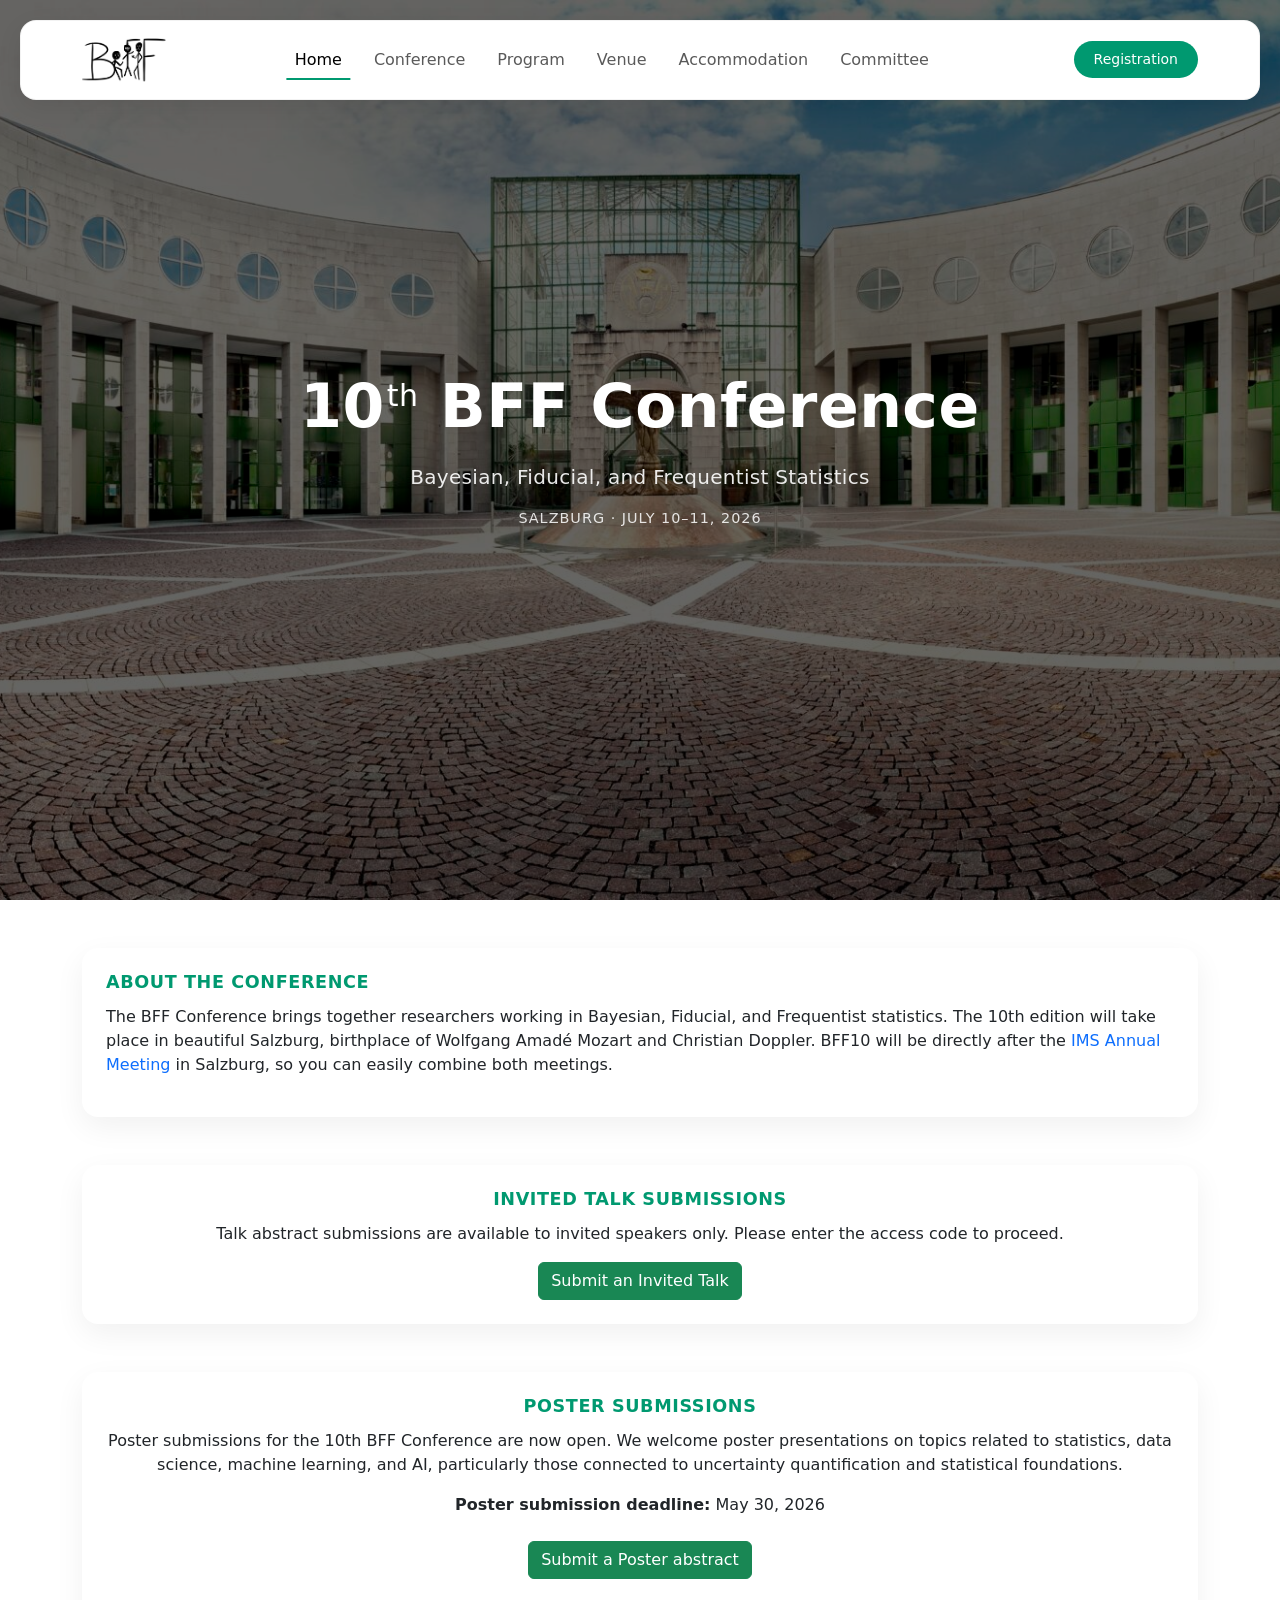
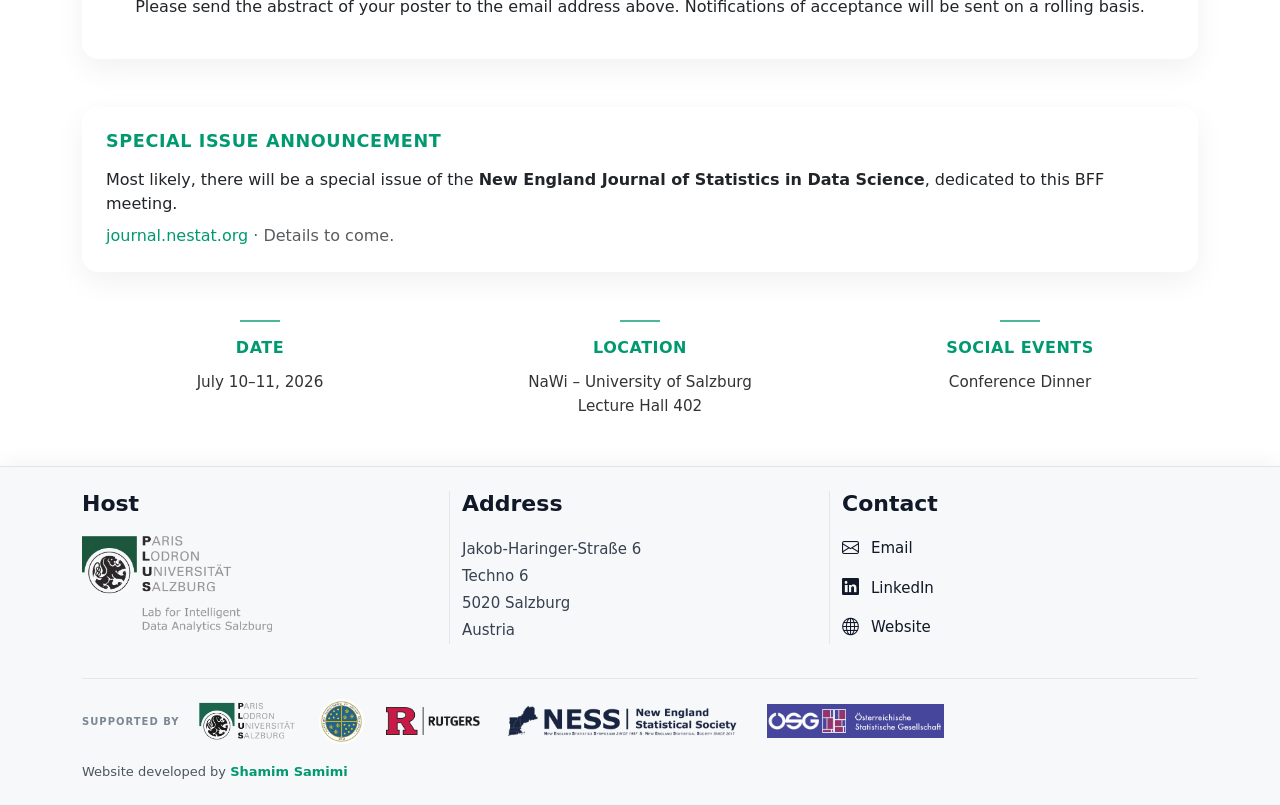
==== commit 60cec77e: "OSG logo added" ====
--- a/index.html
+++ b/index.html
@@ -236,9 +236,7 @@
     </div>
 
     <div class="footer-bottom">
-      <div class="footer-credit">
-        Website developed by <span class="credit-name">Shamim Samimi</span>
-      </div>
+      
 
       <div class="footer-supporters">
         <span class="footer-supporters-label">Supported by</span>
@@ -259,7 +257,13 @@
           <a href="https://nestat.org/" target="_blank" class="footer-supporter-link">
             <img src="photo-bff/nestat.png" alt="New England Statistical Society" class="footer-supporter-logo nestat-logo">
           </a>
+          <a href="https://www.osg.or.at/main.asp?VID=1&kat1=94&kat2=666" target="_blank" class="footer-supporter-link">
+  <img src="photo-bff/OSG_Logo.gif" alt="OSG" class="footer-supporter-logo new-logo">
+</a>
         </div>
+      </div>
+      <div class="footer-credit">
+        Website developed by <span class="credit-name">Shamim Samimi</span>
       </div>
     </div>
 
--- a/css/style.css
+++ b/css/style.css
@@ -450,11 +450,11 @@
   margin-top:34px;
   padding-top:20px;
   border-top:1px solid rgba(15, 23, 42, 0.08);
+
   display:flex;
-  align-items:center;
-  justify-content:space-between;
-  gap:24px;
-  flex-wrap:wrap;
+  flex-direction:column;
+  align-items:flex-start;
+  gap:18px;
 }
 
 .footer-credit{
@@ -473,7 +473,7 @@
   align-items:center;
   gap:18px;
   flex-wrap:wrap;
-  justify-content:flex-end;
+  justify-content:flex-start;
 }
 
 .footer-supporters-label{
@@ -529,6 +529,9 @@
 .nestat-logo{
   max-height:30px;
 }
+.new-logo{
+  max-height:34px !important;
+}
 .footer-supporters-logos{
   align-items: center;
 }
@@ -609,6 +612,9 @@
   .nestat-logo{
     max-height:34px;
   }
+  .new-logo{
+  max-height:34px !important ;
+}
 }
 
 
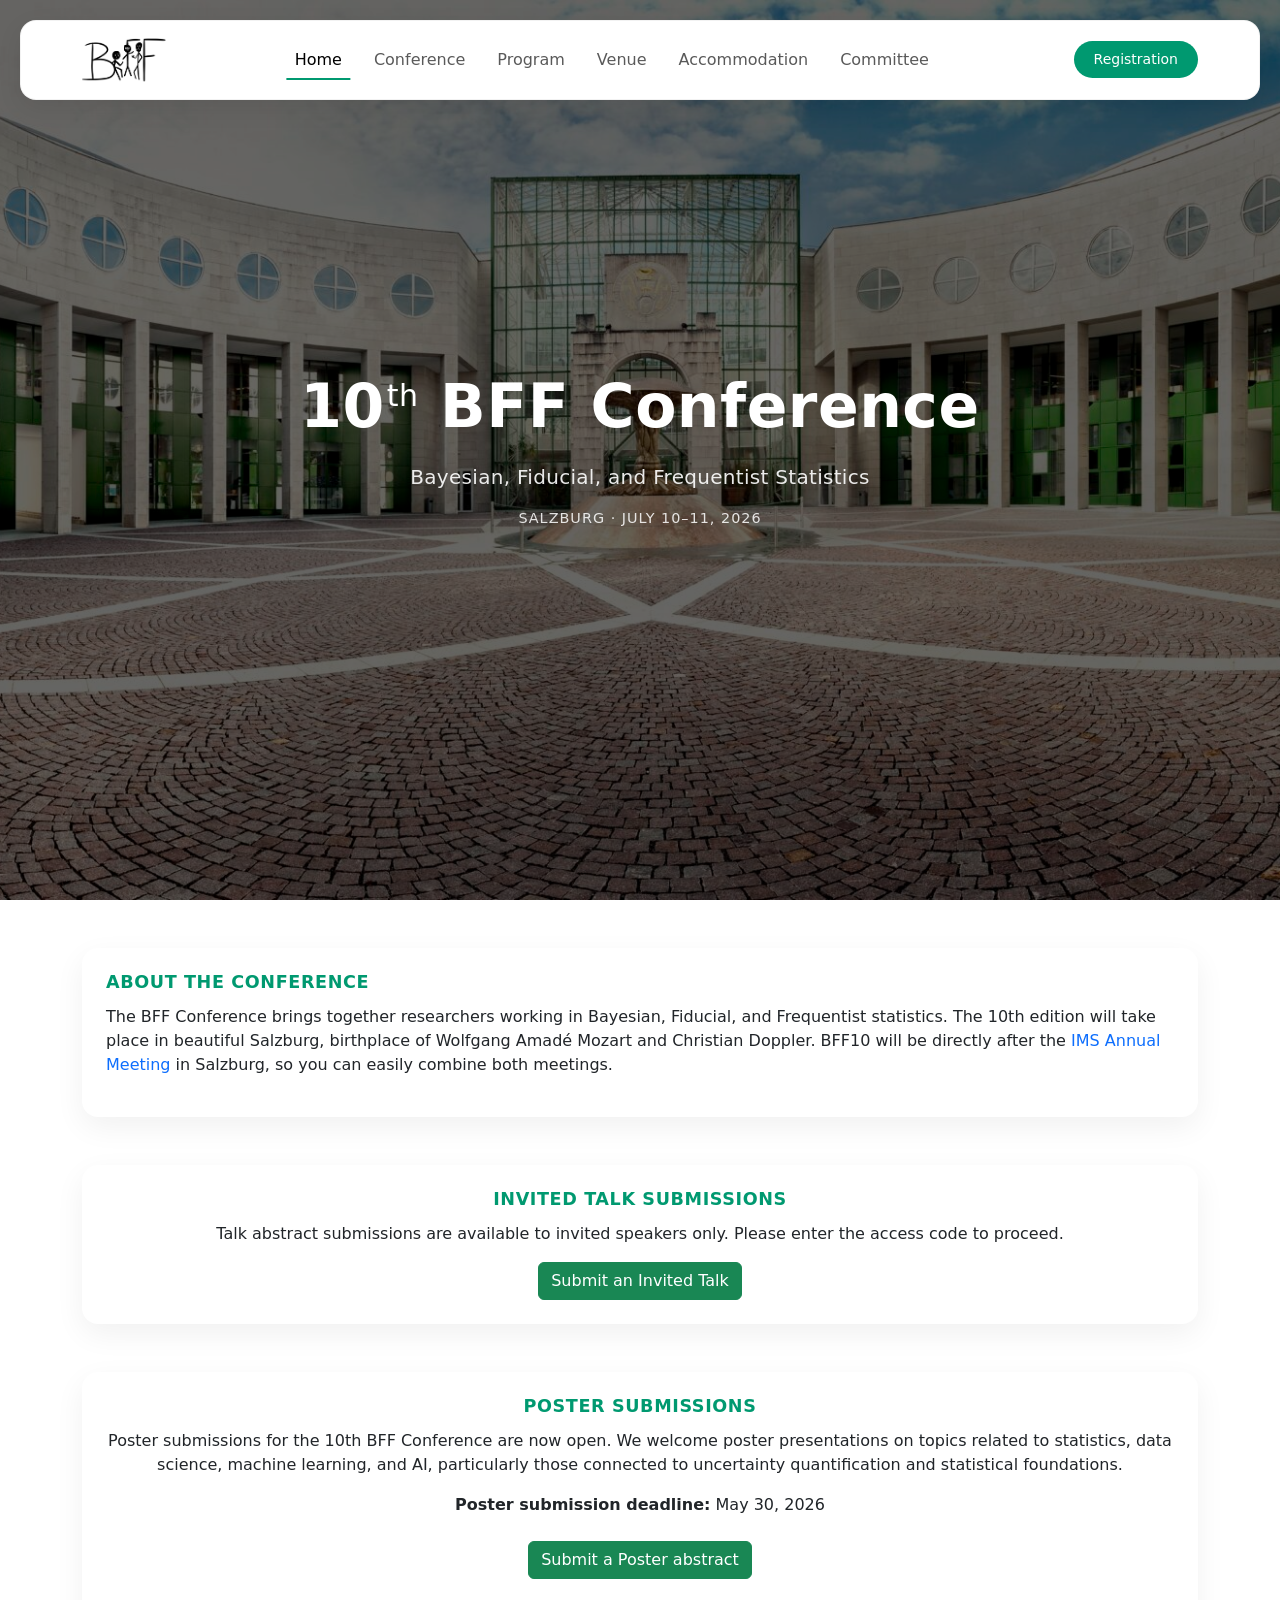
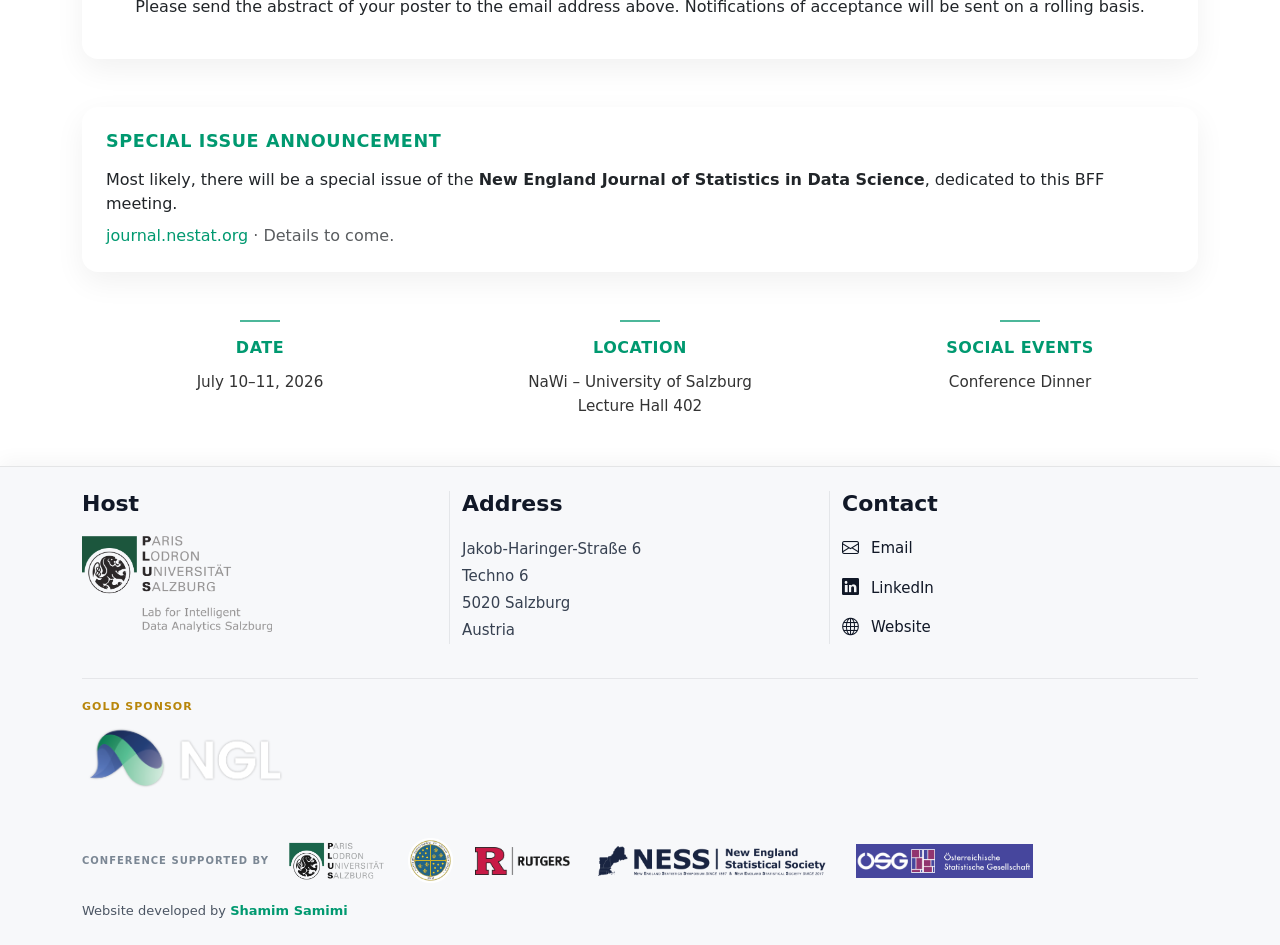
==== commit ea1dd8e9: "Add files via upload" ====
--- a/index.html
+++ b/index.html
@@ -236,10 +236,21 @@
     </div>
 
     <div class="footer-bottom">
-      
-
-      <div class="footer-supporters">
-        <span class="footer-supporters-label">Supported by</span>
+
+  <div class="footer-gold-sponsor">
+    <span class="footer-gold-label">Gold Sponsor</span>
+
+    <a href="https://nxgl.ai/" target="_blank" class="footer-supporter-link">
+      <img src="photo-bff/ngl-logo-DJXvmlii.png"
+           alt="Next Gen Learning"
+           class="footer-gold-logo">
+    </a>
+  </div>
+
+  <div class="footer-supporters">
+    <span class="footer-supporters-label">Conference Supported by</span>
+
+    <div class="footer-supporters-logos">
 
         <div class="footer-supporters-logos">
           <a href="https://www.plus.ac.at/" target="_blank" class="footer-supporter-link">
@@ -260,12 +271,16 @@
           <a href="https://www.osg.or.at/main.asp?VID=1&kat1=94&kat2=666" target="_blank" class="footer-supporter-link">
   <img src="photo-bff/OSG_Logo.gif" alt="OSG" class="footer-supporter-logo new-logo">
 </a>
-        </div>
-      </div>
-      <div class="footer-credit">
-        Website developed by <span class="credit-name">Shamim Samimi</span>
-      </div>
-    </div>
+        
+</div>
+    </div>
+  </div>
+
+  <div class="footer-credit">
+    Website developed by <span class="credit-name">Shamim Samimi</span>
+  </div>
+
+</div>
 
   </div>
 </footer>
--- a/css/style.css
+++ b/css/style.css
@@ -974,4 +974,32 @@
   text-transform: uppercase;
   letter-spacing: 1px;
   opacity: 0.85;
+}
+
+.footer-gold-sponsor{
+  margin-bottom:18px;
+}
+
+.footer-gold-label{
+  display:block;
+  margin-bottom:10px;
+
+  font-size:11px;
+  font-weight:700;
+  letter-spacing:1px;
+  text-transform:uppercase;
+
+  color:#b8860b;
+}
+
+.footer-gold-logo{
+  max-height:70px;
+  width:auto;
+  object-fit:contain;
+  display:block;
+}
+
+.footer-gold-logo{
+  max-height:70px;
+  filter: drop-shadow(0 0 1px rgba(0,0,0,0.3));
 }
